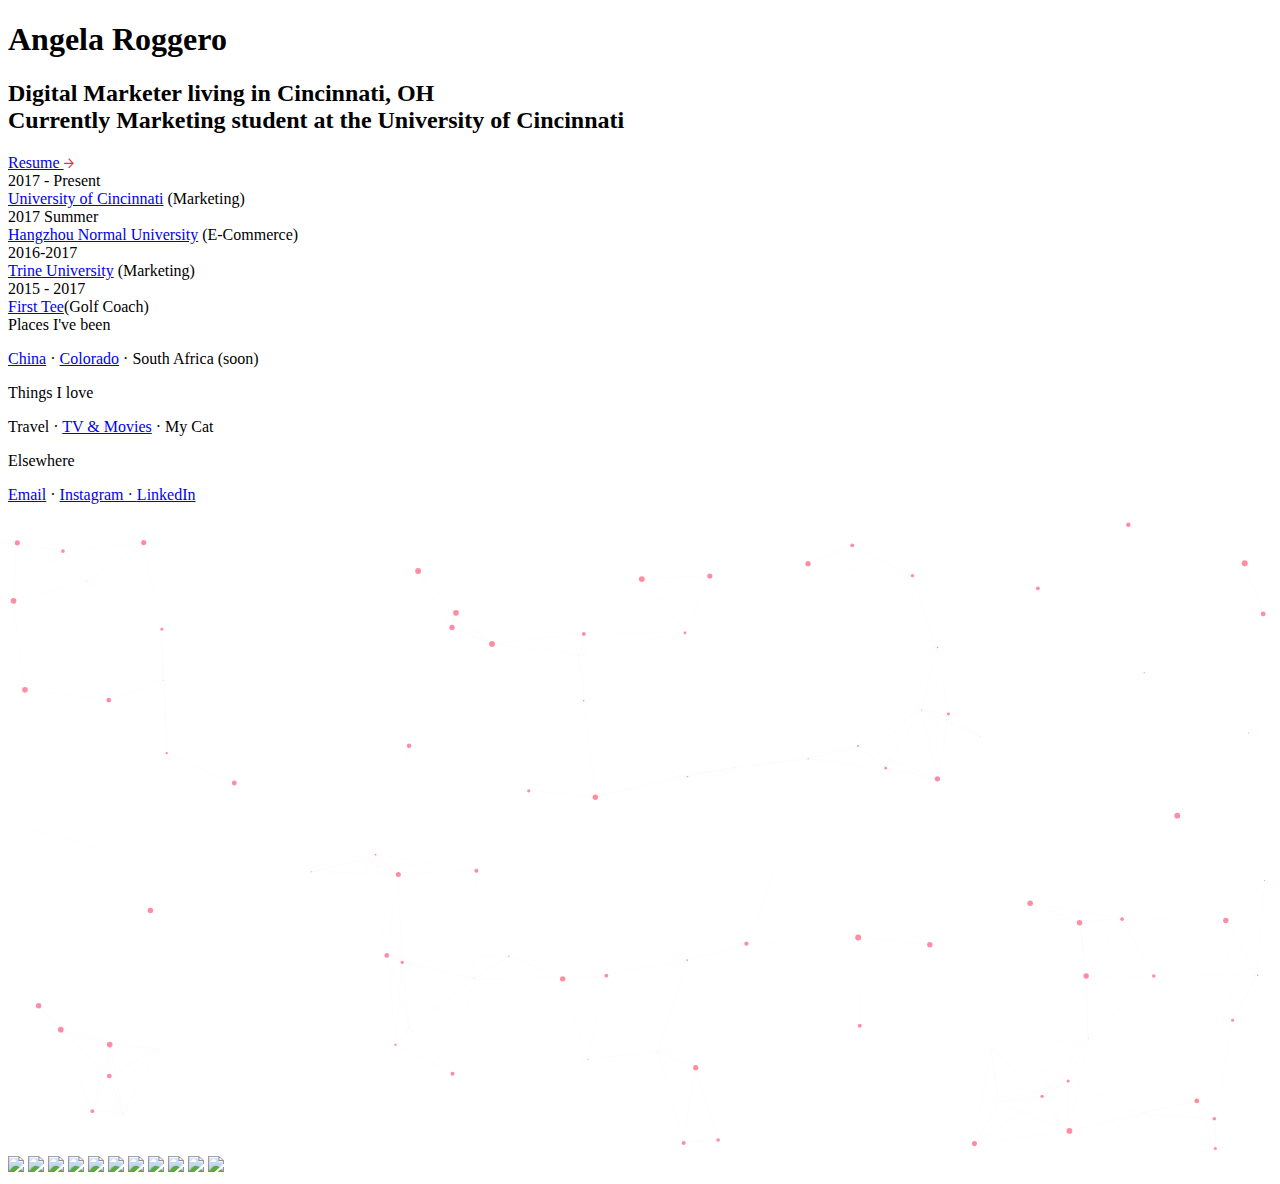
==== index.html @ 3e2d0a6f "Localized particles.js" ====
<!DOCTYPE html>
<html lang="en">

<head>
    <meta charset="utf-8">
    <title>Angela Roggero</title>
    <meta name="description" content="Angela Roggero Portfolio">
    <meta name="author" content="Angela Roggero">
    <meta name="viewport" content="width=device-width, initial-scale=1">
    <link rel="stylesheet" href="assets/css/main.css">
    <link href="https://fonts.googleapis.com/css?family=Karla" rel="stylesheet">
    <script src="assets/js/jquery-3.2.1.min.js"></script>
    <script src="assets/js/functions.js"></script>
    <!-- Favicon –––––––––––––––––––––––––––––––––––––––––––––––––– -->
    <link rel="icon" type="image/png" href="img/favicon.png">
    <script src="https://code.jquery.com/jquery-2.1.4.min.js"></script>
</head>

<body>
    <div class="wrapper">
        <div id="particles-js">
            <div class="content">


<!-- Header –––––––––––––––––––––––––––––––––––––––––––––––––– -->
                <h1><div class="link_angela"><span class="hover">Angela Roggero</span></div></h1>
                <h2>Digital Marketer living in<span class="hover link_cincinnati"> Cincinnati, OH</span><br>Currently Marketing student at the University of Cincinnati</h2>


<!-- Timeline –––––––––––––––––––––––––––––––––––––––––––––––––– -->
                <div class="experiences">
                    <div class="sectiontitle"> <a class="hover" href="file/roggero-angela-resume.pdf" target="_blank">Resume <span> <svg width="10" height="10" viewBox="0 0 24 24" xmlns="http://www.w3.org/2000/svg"> <path fill="#ff2851" d="M.216 11.359v2.819h18.401L10.24 22.87l2.114 1.918 11.276-11.941L12.314.788l-2.153 1.88 8.339 8.691z" fill-rule="evenodd"></path> </svg> </span> </a> </div>

                    <div class="year">
                        <div class="timestamp">2017 - Present</div>
                        <div class="title"><a class="hover link_uc" href="https://business.uc.edu/academics/departments/marketing.html" target="_blank">University of Cincinnati</a> (Marketing) </div>
                    </div>

                    <div style="clear:both;"></div>
                    <div class="year">
                        <div class="timestamp">2017 Summer</div>
                        <div class="title"><a class="hover link_hnu" href="http://english.hznu.edu.cn/c/2012-09-03/285253.shtml" target="_blank">Hangzhou Normal University</a> (E-Commerce)</div>
                    </div>

                    <div style="clear:both;"></div>
                    <div class="year">
                        <div class="timestamp">2016-2017</div>
                        <div class="title"><a class="hover link_trine" href="https://www.trine.edu/academics/majors-degrees/undergraduate/bs-marketing/index.aspx" target="_blank">Trine University</a> (Marketing)</div>
                    </div>

                    <div style="clear:both;"></div>
                    <div class="year">
                        <div class="timestamp">2015 - 2017</div>
                        <div class="title"><a class="hover link_golf" href="https://www.trine.edu/academics/majors-degrees/undergraduate/bs-marketing/index.aspx" target="_blank">First Tee</a>(Golf Coach)</div>
                    </div>

                    <div style="clear:both;"></div>
                </div>

<!-- Places I've Been –––––––––––––––––––––––––––––––––––––––––––––––––– -->
                <div class="sectiontitle">Places I've been</div>
                <p><a class="hover link_china" href="https://itunes.apple.com/app/qiu-shi-chaomobile/id583334920" target="_blank">China</a> · <a class="hover link_colorado" href="https://youtu.be/Vg82FDtxzfw" target="_blank">Colorado</a> · South Africa (soon)</p>


<!-- Things I Love –––––––––––––––––––––––––––––––––––––––––––––––––– -->
                <div class="sectiontitle">Things I love</div>
                <p><span class="hover link_travel" target="_blank">Travel</span> · <a class="hover link_tv" href="https://www.instagram.com/elanofx/" target="_blank">TV & Movies</a> · <span class="hover link_cat">My Cat</span></p>
                <div class="sectiontitle">Elsewhere</div>
                <p><a href="mailto:roggerat@mail.uc.edu?Subject=Hi%20there" target="_top">Email</a> · <a href="https://www.instagram.com/aroggero_/" target="_blank">Instagram · <a href="https://www.linkedin.com/in/angelaroggero/" target="_blank">LinkedIn</a></p>
            </div>
        </div>
    </div>
    </div>


<!-- Images –––––––––––––––––––––––––––––––––––––––––––––––––– -->


    <img src="img/corn.jpg" class="img img_angela">
    <img src="img/cincinnati.jpg" class="img img_cincinnati">

    <img src="img/uc.jpg" class="img img_uc">
    <img src="img/hnu.jpg" class="img img_hnu">
    <img src="img/trine.JPG" class="img img_trine">
    <img src="img/golf.jpg" class="img img_golf">

    <img src="img/china.jpg" class="img img_china">
    <img src="img/colorado.jpg" class="img img_colorado">

    <img src="img/travel.JPG" class="img img_travel">
  	<img src="img/tv.jpg" class="img img_tv">
    <img src="img/cat.JPG" class="img img_cat">


<!-- JS –––––––––––––––––––––––––––––––––––––––––––––––––– -->
    <script data-cfasync="false" src="assets/js/cdn-cgi/scripts/d07b1474/cloudflare-static/email-decode.min.js"></script>
    <script src="assets/js/particles.min.js"></script>
    <script>
        particlesJS("particles-js", {
            "particles": {
                "number": {
                    "value": 100,
                    "density": {
                        "enable": false,
                        "value_area": 4498.141557303954
                    }
                },
                "color": {
                    "value": "#FF5D7C"
                },
                "shape": {
                    "type": "circle",
                    "stroke": {
                        "width": 0,
                        "color": "#FF7690"
                    },
                    "polygon": {
                        "nb_sides": 6
                    },
                    "image": {
                        "src": "img/github.svg",
                        "width": 100,
                        "height": 100
                    }
                },
                "opacity": {
                    "value": 0.7,
                    "random": false,
                    "anim": {
                        "enable": false,
                        "speed": 1,
                        "opacity_min": 0.1,
                        "sync": false
                    }
                },
                "size": {
                    "value": 3,
                    "random": true,
                    "anim": {
                        "enable": false,
                        "speed": 40,
                        "size_min": 0.1,
                        "sync": false
                    }
                },
                "line_linked": {
                    "enable": true,
                    "distance": 150,
                    "color": "#FFF3F5",
                    "opacity": 0.6,
                    "width": 1
                },
                "move": {
                    "enable": true,
                    "speed": 4,
                    "direction": "none",
                    "random": false,
                    "straight": false,
                    "out_mode": "out",
                    "bounce": false,
                    "attract": {
                        "enable": false,
                        "rotateX": 600,
                        "rotateY": 1200
                    }
                }
            },
            "interactivity": {
                "detect_on": "canvas",
                "events": {
                    "onhover": {
                        "enable": true,
                        "mode": "repulse"
                    },
                    "onclick": {
                        "enable": true,
                        "mode": "push"
                    },
                    "resize": true
                },
                "modes": {
                    "grab": {
                        "distance": 400,
                        "line_linked": {
                            "opacity": 1
                        }
                    },
                    "bubble": {
                        "distance": 400,
                        "size": 40,
                        "duration": 2,
                        "opacity": 8,
                        "speed": 3
                    },
                    "repulse": {
                        "distance": 200,
                        "duration": 0.4
                    },
                    "push": {
                        "particles_nb": 4
                    },
                    "remove": {
                        "particles_nb": 2
                    }
                }
            },
            "retina_detect": true
        });
    </script>
</body>

</html>
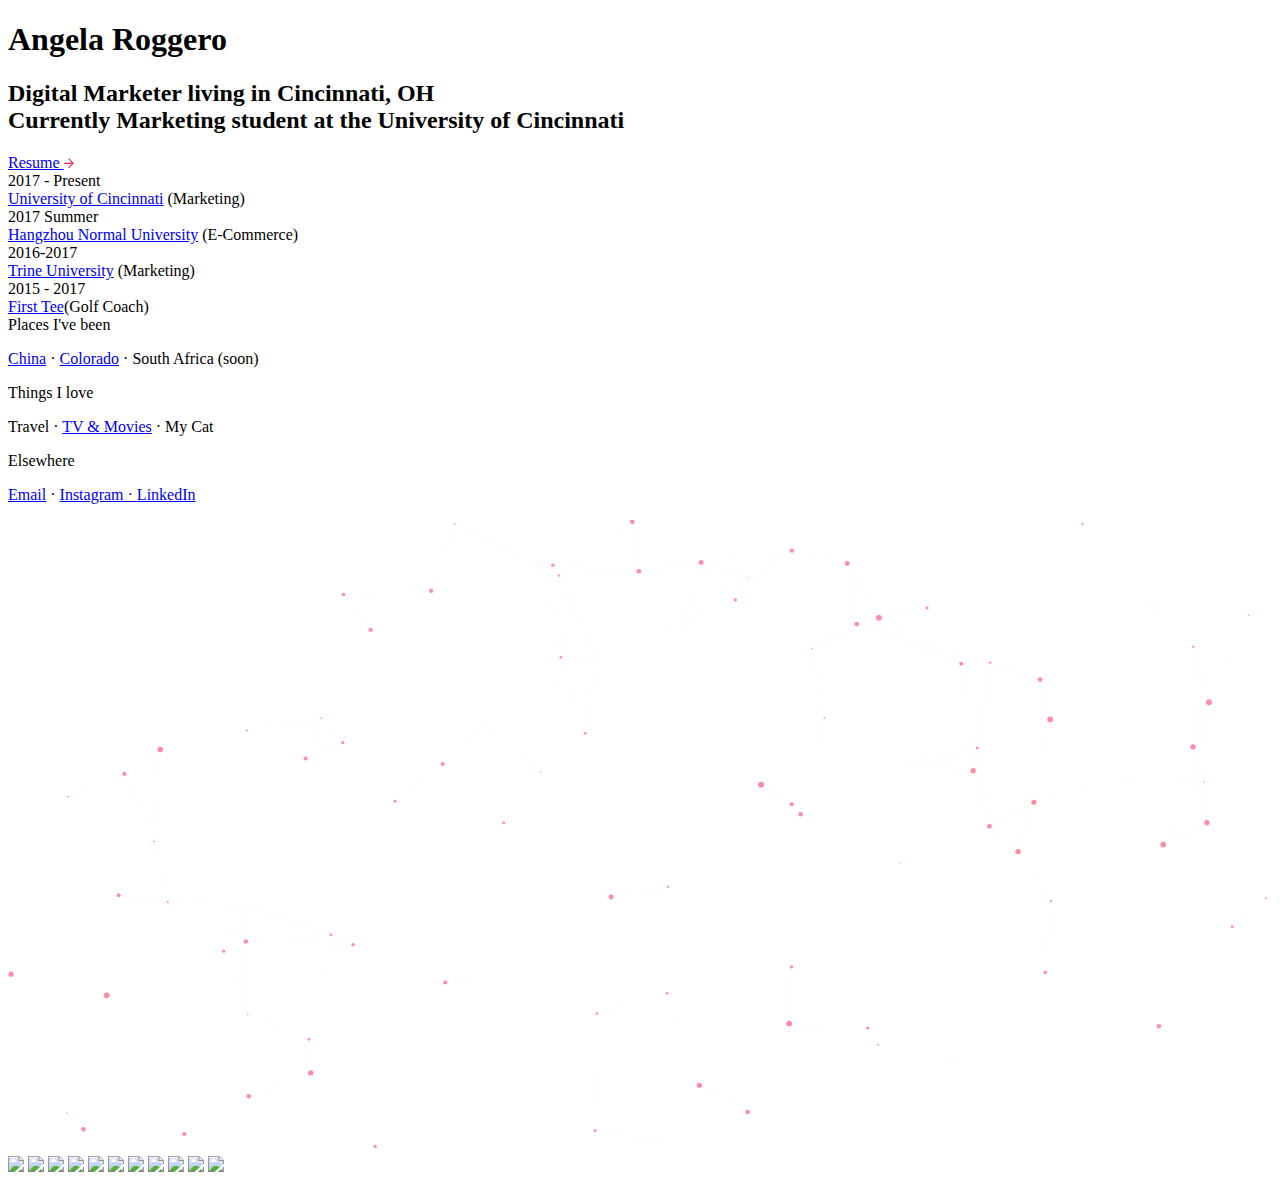
==== commit 8d6f8c42: "Fixed HNU image" ====
--- a/index.html
+++ b/index.html
@@ -80,7 +80,7 @@
     <img src="img/cincinnati.jpg" class="img img_cincinnati">
 
     <img src="img/uc.jpg" class="img img_uc">
-    <img src="img/hnu.jpg" class="img img_hnu">
+    <img src="img/hnu.JPG" class="img img_hnu">
     <img src="img/trine.JPG" class="img img_trine">
     <img src="img/golf.jpg" class="img img_golf">
 
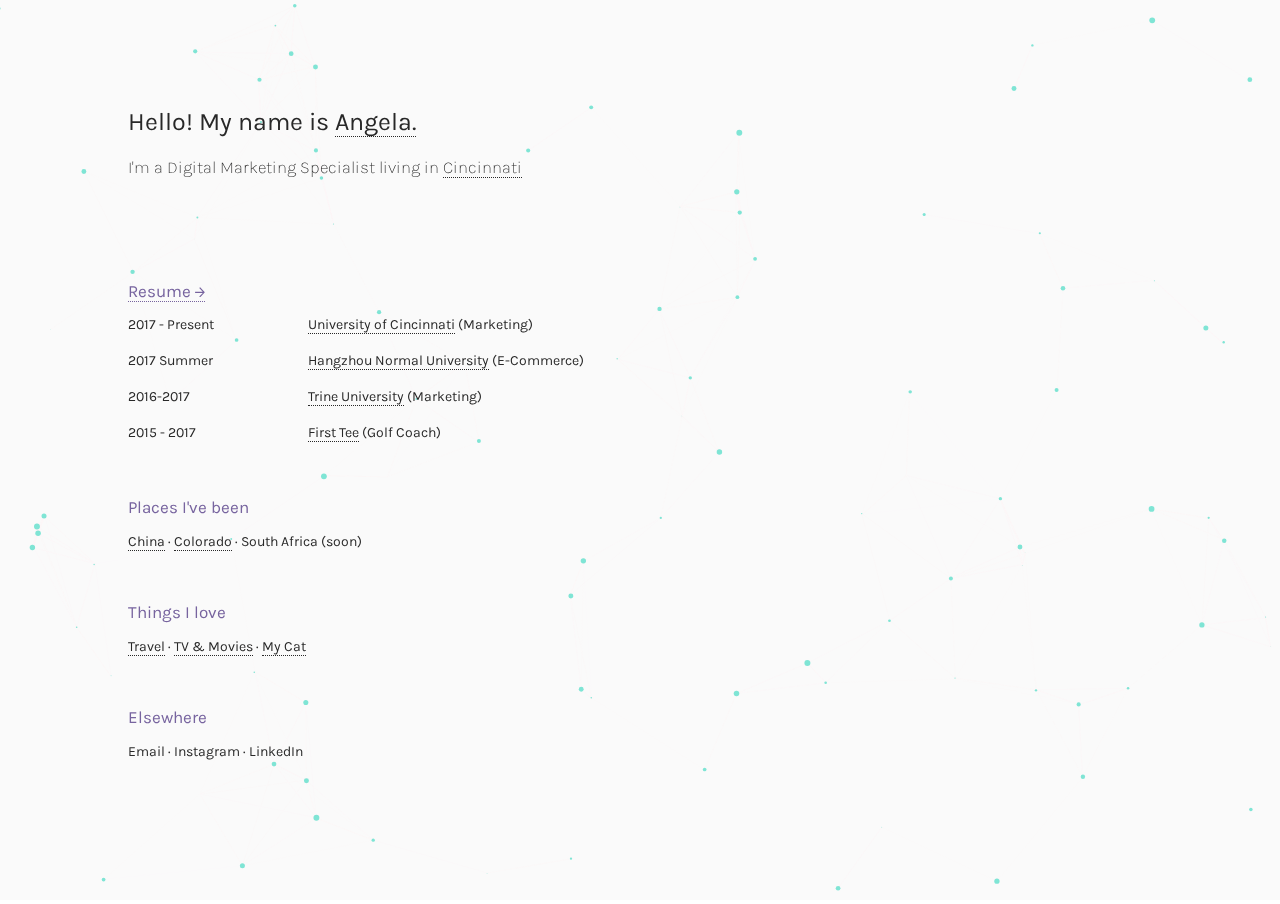
==== commit e155ac3a: "Multiple changes" ====
--- a/index.html
+++ b/index.html
@@ -23,13 +23,13 @@
 
 
 <!-- Header –––––––––––––––––––––––––––––––––––––––––––––––––– -->
-                <h1><div class="link_angela"><span class="hover">Angela Roggero</span></div></h1>
-                <h2>Digital Marketer living in<span class="hover link_cincinnati"> Cincinnati, OH</span><br>Currently Marketing student at the University of Cincinnati</h2>
+                <h1>Hello! My name is <span class="hover link_angela">Angela.</span></h1>
+                <h2>I'm a Digital Marketing Specialist living in <span class="hover link_cincinnati">Cincinnati</span></h2>
 
 
 <!-- Timeline –––––––––––––––––––––––––––––––––––––––––––––––––– -->
                 <div class="experiences">
-                    <div class="sectiontitle"> <a class="hover" href="file/roggero-angela-resume.pdf" target="_blank">Resume <span> <svg width="10" height="10" viewBox="0 0 24 24" xmlns="http://www.w3.org/2000/svg"> <path fill="#ff2851" d="M.216 11.359v2.819h18.401L10.24 22.87l2.114 1.918 11.276-11.941L12.314.788l-2.153 1.88 8.339 8.691z" fill-rule="evenodd"></path> </svg> </span> </a> </div>
+                    <div class="sectiontitle"> <a class="hover" href="file/roggero-angela-resume.pdf" target="_blank">Resume <span> <svg width="10" height="10" viewBox="0 0 24 24" xmlns="http://www.w3.org/2000/svg"> <path fill="#77649F" d="M.216 11.359v2.819h18.401L10.24 22.87l2.114 1.918 11.276-11.941L12.314.788l-2.153 1.88 8.339 8.691z" fill-rule="evenodd"></path> </svg> </span> </a> </div>
 
                     <div class="year">
                         <div class="timestamp">2017 - Present</div>
@@ -51,7 +51,7 @@
                     <div style="clear:both;"></div>
                     <div class="year">
                         <div class="timestamp">2015 - 2017</div>
-                        <div class="title"><a class="hover link_golf" href="https://www.trine.edu/academics/majors-degrees/undergraduate/bs-marketing/index.aspx" target="_blank">First Tee</a>(Golf Coach)</div>
+                        <div class="title"><a class="hover link_golf" href="https://thefirsttee.org/about/" target="_blank">First Tee</a> (Golf Coach)</div>
                     </div>
 
                     <div style="clear:both;"></div>
@@ -59,12 +59,12 @@
 
 <!-- Places I've Been –––––––––––––––––––––––––––––––––––––––––––––––––– -->
                 <div class="sectiontitle">Places I've been</div>
-                <p><a class="hover link_china" href="https://itunes.apple.com/app/qiu-shi-chaomobile/id583334920" target="_blank">China</a> · <a class="hover link_colorado" href="https://youtu.be/Vg82FDtxzfw" target="_blank">Colorado</a> · South Africa (soon)</p>
+                <p><a class="hover link_china" href="" target="_blank">China</a> · <a class="hover link_colorado" href="" target="_blank">Colorado</a> · South Africa (soon)</p>
 
 
 <!-- Things I Love –––––––––––––––––––––––––––––––––––––––––––––––––– -->
                 <div class="sectiontitle">Things I love</div>
-                <p><span class="hover link_travel" target="_blank">Travel</span> · <a class="hover link_tv" href="https://www.instagram.com/elanofx/" target="_blank">TV & Movies</a> · <span class="hover link_cat">My Cat</span></p>
+                <p><span class="hover link_travel" target="_blank">Travel</span> · <a class="hover link_tv" href="" target="_blank">TV & Movies</a> · <span class="hover link_cat">My Cat</span></p>
                 <div class="sectiontitle">Elsewhere</div>
                 <p><a href="mailto:roggerat@mail.uc.edu?Subject=Hi%20there" target="_top">Email</a> · <a href="https://www.instagram.com/aroggero_/" target="_blank">Instagram · <a href="https://www.linkedin.com/in/angelaroggero/" target="_blank">LinkedIn</a></p>
             </div>
@@ -106,13 +106,13 @@
                     }
                 },
                 "color": {
-                    "value": "#FF5D7C"
+                    "value": "#4adcc4"
                 },
                 "shape": {
                     "type": "circle",
                     "stroke": {
                         "width": 0,
-                        "color": "#FF7690"
+                        "color": "#9edfd6"
                     },
                     "polygon": {
                         "nb_sides": 6
--- a/assets/css/main.css
+++ b/assets/css/main.css
@@ -0,0 +1,175 @@
+::selection {
+    background: #282828;
+    color: #fff
+}
+
+::-moz-selection {
+    background: #282828;
+    color: #fff
+}
+
+body {
+    font-family: 'Karla', sans-serif;
+    text-rendering: optimizeLegibility;
+    -webkit-font-smoothing: antialiased;
+    margin: 0;
+    color: #282828
+}
+
+a {
+    text-decoration: none;
+    color: inherit
+}
+
+.hover {
+    text-decoration: none;
+    text-decoration-color: inherit;
+    border-color: inherit;
+    border-style: dotted;
+    border-width: 0 0 1px;
+    transition: border-color .2s ease-in-out;
+    -moz-transition: border-color .2s ease-in-out;
+    -webkit-transition: border-color .2s ease-in-out
+}
+
+a:hover,
+.hover:hover {
+    border-color: #77649F;
+    border-style: solid;
+    border-width: 0 0 3px
+}
+
+.content {
+    left: 10%;
+    top: 10%;
+    right: 10%;
+    position: absolute
+}
+
+h1 {
+
+    font-weight: 400;
+    font-size: 25px;
+    line-height: 1.4;
+    margin-top: 14px;
+    max-width: 600px;
+    width: 80%
+}
+
+h2 {
+    font-size: 17px;
+    font-weight: 100;
+    line-height: 1.4;
+    margin-top: 8px;
+    max-width: 600px;
+    width: 80%
+}
+
+p {
+    line-height: 1.5;
+    font-size: 14px;
+    font-weight: 400;
+    max-width: 600px
+}
+
+.name {
+  color: #77649F !important;
+}
+
+.experiences {
+    margin-top: 100px;
+    line-height: 1.4;
+    font-size: 14px;
+    font-weight: 400
+}
+
+.year {
+    margin-top: 8px;
+    line-height: 28px
+}
+
+.timestamp {
+    width: 180px;
+    float: left
+}
+
+.title {
+    float: left
+}
+
+.sectiontitle {
+    font-size: 17px;
+    font-weight: 400;
+    margin-top: 50px;
+    color: #77649F
+}
+
+li {
+    list-style-type: circle;
+    font-size: 14px;
+    font-weight: 400;
+    float: left;
+    left: 0;
+    margin-left: 13px;
+    margin-top: 64px;
+    margin-top: 1em
+}
+
+li:first-child {
+    list-style-type: none
+}
+
+.img {
+    display: none;
+    width: 700px;
+
+    left: 50%;
+    opacity: .9;
+    position: fixed;
+    top: 15%
+}
+
+#wrapper {
+    width: 100%;
+    height: 100%;
+    left: 0;
+    top: 0;
+    z-index: 0;
+    position: fixed
+}
+
+#particles-js {
+    position: absolute;
+    z-index: 0;
+    width: 100%;
+    height: 100%;
+    background-color: #fafafa;
+    background-image: url();
+    background-repeat: no-repeat;
+    background-size: cover;
+    background-position: 50% 50%
+}
+
+@media only screen and (max-width: 1050px) {
+    .img {
+        opacity: .5
+    }
+}
+
+@media only screen and (max-height: 702px) {
+    .experiences {
+        margin-top: 140px;
+        font-size: 14px;
+        font-weight: 400;
+        position: relative
+    }
+}
+
+@media only screen and (max-width: 542px) {
+    .timestamp {
+        width: 100%;
+        font-style: italic;
+        font-weight: 800;
+        float: left
+    }
+}
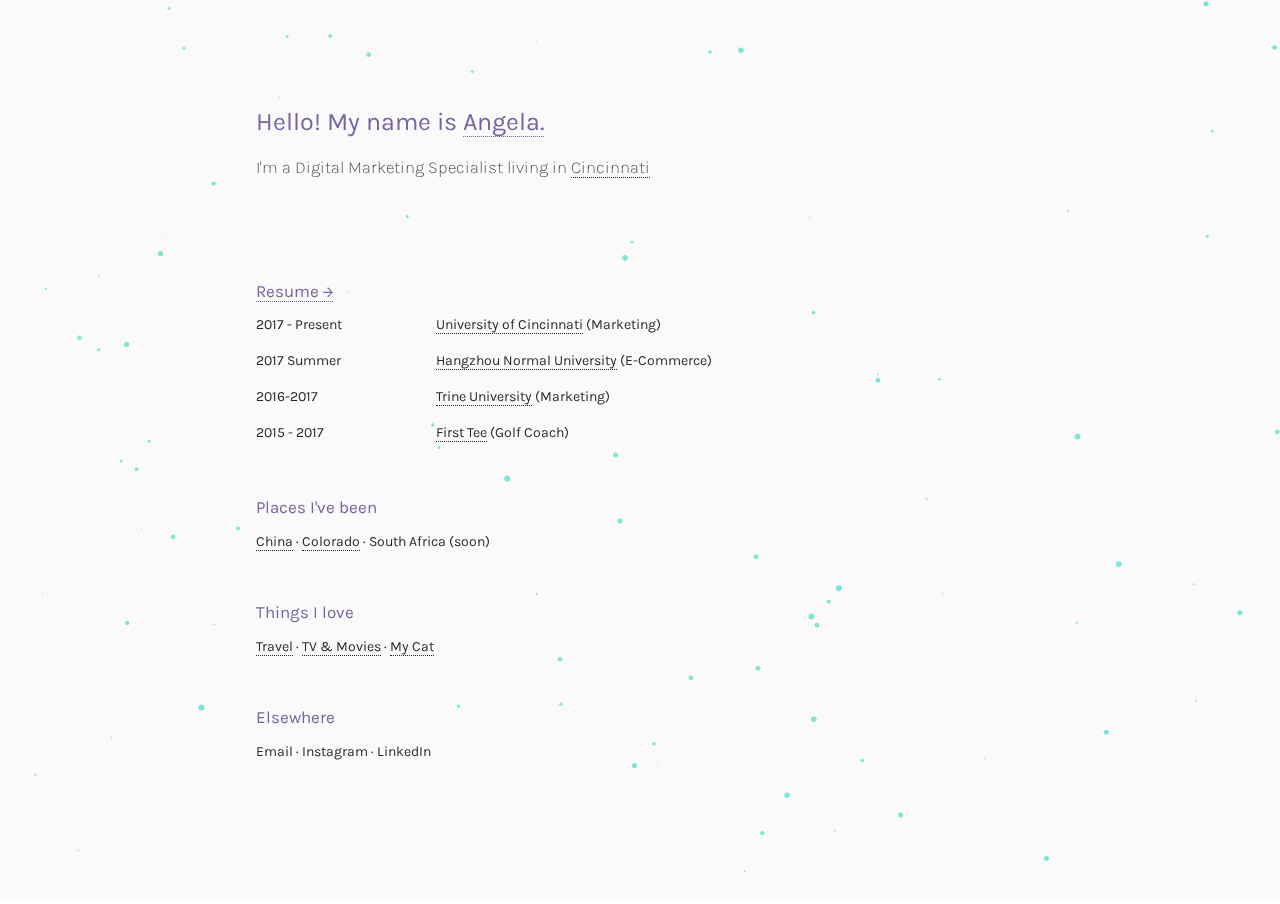
==== commit 76523379: "index.html" ====
--- a/index.html
+++ b/index.html
@@ -13,7 +13,7 @@
     <script src="assets/js/functions.js"></script>
     <!-- Favicon –––––––––––––––––––––––––––––––––––––––––––––––––– -->
     <link rel="icon" type="image/png" href="img/favicon.png">
-    <script src="https://code.jquery.com/jquery-2.1.4.min.js"></script>
+
 </head>
 
 <body>
@@ -23,7 +23,7 @@
 
 
 <!-- Header –––––––––––––––––––––––––––––––––––––––––––––––––– -->
-                <h1>Hello! My name is <span class="hover link_angela">Angela.</span></h1>
+                <h1 class="name" >Hello! My name is <span class="name hover link_angela">Angela.</span></h1>
                 <h2>I'm a Digital Marketing Specialist living in <span class="hover link_cincinnati">Cincinnati</span></h2>
 
 
@@ -76,20 +76,20 @@
 <!-- Images –––––––––––––––––––––––––––––––––––––––––––––––––– -->
 
 
-    <img src="img/corn.jpg" class="img img_angela">
-    <img src="img/cincinnati.jpg" class="img img_cincinnati">
-
-    <img src="img/uc.jpg" class="img img_uc">
-    <img src="img/hnu.JPG" class="img img_hnu">
-    <img src="img/trine.JPG" class="img img_trine">
-    <img src="img/golf.jpg" class="img img_golf">
-
-    <img src="img/china.jpg" class="img img_china">
-    <img src="img/colorado.jpg" class="img img_colorado">
-
-    <img src="img/travel.JPG" class="img img_travel">
-  	<img src="img/tv.jpg" class="img img_tv">
-    <img src="img/cat.JPG" class="img img_cat">
+    <img src="img/corn-1.jpg" class="img img_angela">
+    <img src="img/cincinnati-1.jpg" class="img img_cincinnati">
+
+    <img src="img/uc-1.jpg" class="img img_uc">
+    <img src="img/hnu-1.jpg" class="img img_hnu">
+    <img src="img/trine-1.jpg" class="img img_trine">
+    <img src="img/golf-1.jpg" class="img img_golf">
+
+    <img src="img/china-1.jpg" class="img img_china">
+    <img src="img/colorado-1.jpg" class="img img_colorado">
+
+    <img src="img/travel-1.jpg" class="img img_travel">
+  	<img src="img/tv-1.jpg" class="img img_tv">
+    <img src="img/cat-1.jpg" class="img img_cat">
 
 
 <!-- JS –––––––––––––––––––––––––––––––––––––––––––––––––– -->
--- a/assets/css/main.css
+++ b/assets/css/main.css
@@ -40,7 +40,7 @@
 }
 
 .content {
-    left: 10%;
+    left: 20%;
     top: 10%;
     right: 10%;
     position: absolute
@@ -121,13 +121,14 @@
 
 .img {
     display: none;
-    width: 700px;
+    height: 100%;
+    weight: auto;
+    left: 55%;
+    opacity: .9;
+    position: absolute;
 
-    left: 50%;
-    opacity: .9;
-    position: fixed;
-    top: 15%
 }
+
 
 #wrapper {
     width: 100%;
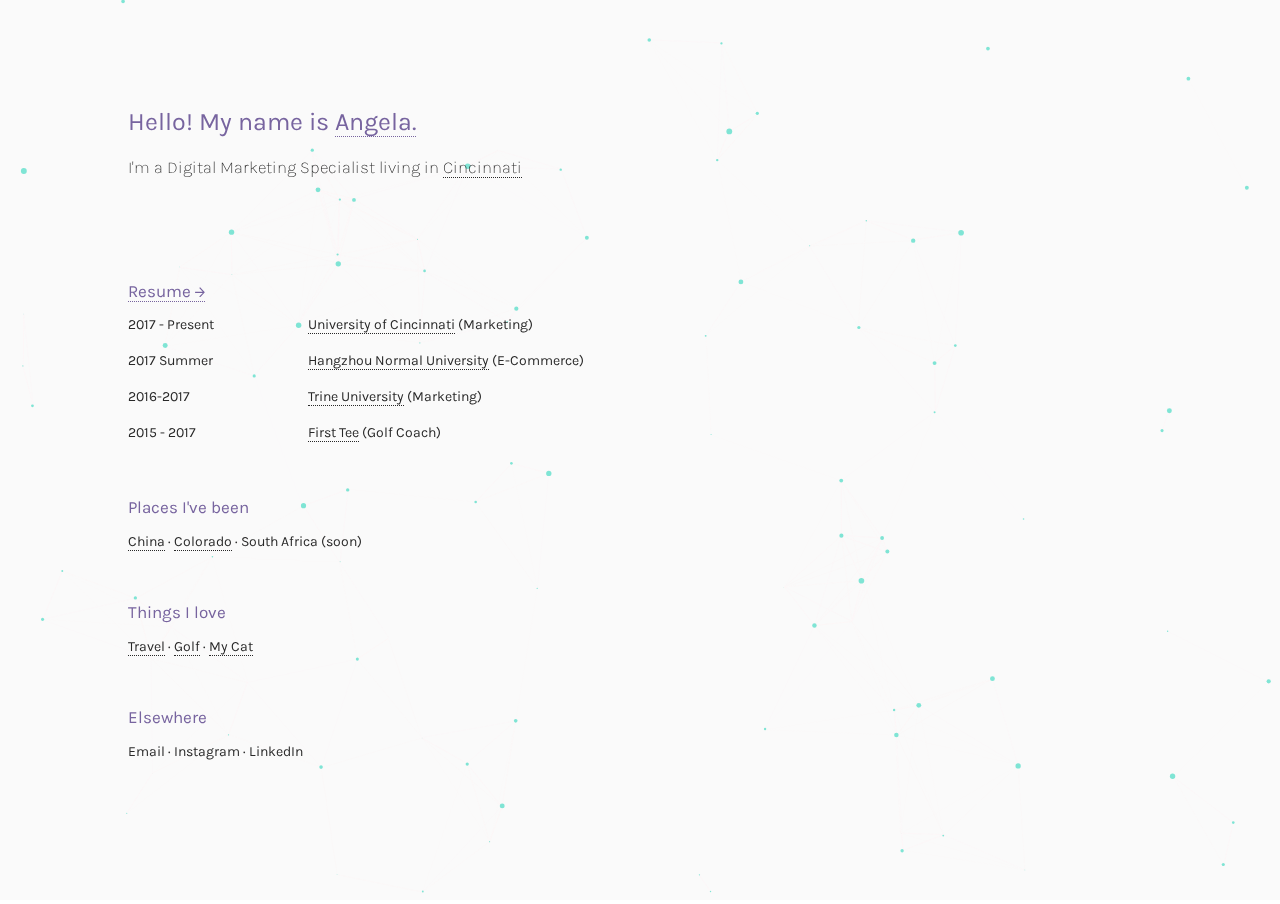
==== commit eae2594d: "YOUOUO" ====
--- a/index.html
+++ b/index.html
@@ -8,7 +8,11 @@
     <meta name="author" content="Angela Roggero">
     <meta name="viewport" content="width=device-width, initial-scale=1">
     <link rel="stylesheet" href="assets/css/main.css">
+
     <link href="https://fonts.googleapis.com/css?family=Karla" rel="stylesheet">
+    <script src="https://code.jquery.com/jquery-3.2.1.slim.min.js" integrity="sha384-KJ3o2DKtIkvYIK3UENzmM7KCkRr/rE9/Qpg6aAZGJwFDMVNA/GpGFF93hXpG5KkN" crossorigin="anonymous"></script>
+<script src="https://cdnjs.cloudflare.com/ajax/libs/popper.js/1.12.9/umd/popper.min.js" integrity="sha384-ApNbgh9B+Y1QKtv3Rn7W3mgPxhU9K/ScQsAP7hUibX39j7fakFPskvXusvfa0b4Q" crossorigin="anonymous"></script>
+
     <script src="assets/js/jquery-3.2.1.min.js"></script>
     <script src="assets/js/functions.js"></script>
     <!-- Favicon –––––––––––––––––––––––––––––––––––––––––––––––––– -->
@@ -51,7 +55,7 @@
                     <div style="clear:both;"></div>
                     <div class="year">
                         <div class="timestamp">2015 - 2017</div>
-                        <div class="title"><a class="hover link_golf" href="https://thefirsttee.org/about/" target="_blank">First Tee</a> (Golf Coach)</div>
+                        <div class="title"><a class="hover link_first-tee" href="https://thefirsttee.org/about/" target="_blank">First Tee</a> (Golf Coach)</div>
                     </div>
 
                     <div style="clear:both;"></div>
@@ -64,7 +68,7 @@
 
 <!-- Things I Love –––––––––––––––––––––––––––––––––––––––––––––––––– -->
                 <div class="sectiontitle">Things I love</div>
-                <p><span class="hover link_travel" target="_blank">Travel</span> · <a class="hover link_tv" href="" target="_blank">TV & Movies</a> · <span class="hover link_cat">My Cat</span></p>
+                <p><span class="hover link_travel" target="_blank">Travel</span> · <a class="hover link_golf" href="" target="_blank">Golf</a> · <span class="hover link_cat">My Cat</span></p>
                 <div class="sectiontitle">Elsewhere</div>
                 <p><a href="mailto:roggerat@mail.uc.edu?Subject=Hi%20there" target="_top">Email</a> · <a href="https://www.instagram.com/aroggero_/" target="_blank">Instagram · <a href="https://www.linkedin.com/in/angelaroggero/" target="_blank">LinkedIn</a></p>
             </div>
@@ -76,19 +80,19 @@
 <!-- Images –––––––––––––––––––––––––––––––––––––––––––––––––– -->
 
 
-    <img src="img/corn-1.jpg" class="img img_angela">
-    <img src="img/cincinnati-1.jpg" class="img img_cincinnati">
-
-    <img src="img/uc-1.jpg" class="img img_uc">
-    <img src="img/hnu-1.jpg" class="img img_hnu">
+    <img src="img/angela.jpg" class="img img_angela">
+    <img src="img/cincinnati.JPG" class="img img_cincinnati">
+
+    <img src="img/uc.jpg" class="img img_uc">
+    <img src="img/hnu.jpg" class="img img_hnu">
     <img src="img/trine-1.jpg" class="img img_trine">
-    <img src="img/golf-1.jpg" class="img img_golf">
-
-    <img src="img/china-1.jpg" class="img img_china">
+    <img src="img/first-tee.JPG" class="img img_first-tee">
+
+    <img src="img/china.jpg" class="img img_china">
     <img src="img/colorado-1.jpg" class="img img_colorado">
 
     <img src="img/travel-1.jpg" class="img img_travel">
-  	<img src="img/tv-1.jpg" class="img img_tv">
+  	<img src="img/golf.jpg" class="img img_golf">
     <img src="img/cat-1.jpg" class="img img_cat">
 
 
--- a/assets/css/main.css
+++ b/assets/css/main.css
@@ -32,6 +32,44 @@
     -webkit-transition: border-color .2s ease-in-out
 }
 
+.wrapperz,
+.wrapper-wide {
+    padding: 0 16px;
+    margin: 0 auto
+}
+
+@media only screen and (min-width: 500px) {
+    .wrapperz,
+    .wrapper-wide {
+        padding: 0 1.6rem
+    }
+}
+
+.wrapperz {
+    max-width: calc(700px + (1.6rem*2))
+}
+
+.wrapper-wide {
+    max-width: calc(1100px + (1.6rem*2))
+}
+
+.hero {
+  margin:auto !important;
+}
+
+.neyer {
+    display: block;
+    margin-left: auto;
+    margin-right: auto;
+}
+
+.yoga {
+    display: block;
+    margin-left: auto;
+    margin-right: auto
+}
+
+
 a:hover,
 .hover:hover {
     border-color: #77649F;
@@ -40,7 +78,7 @@
 }
 
 .content {
-    left: 20%;
+    left: 10%;
     top: 10%;
     right: 10%;
     position: absolute
@@ -141,13 +179,13 @@
 
 #particles-js {
     position: absolute;
-    z-index: 0;
+    z-index: -1;
     width: 100%;
     height: 100%;
     background-color: #fafafa;
     background-image: url();
-    background-repeat: no-repeat;
-    background-size: cover;
+
+
     background-position: 50% 50%
 }
 
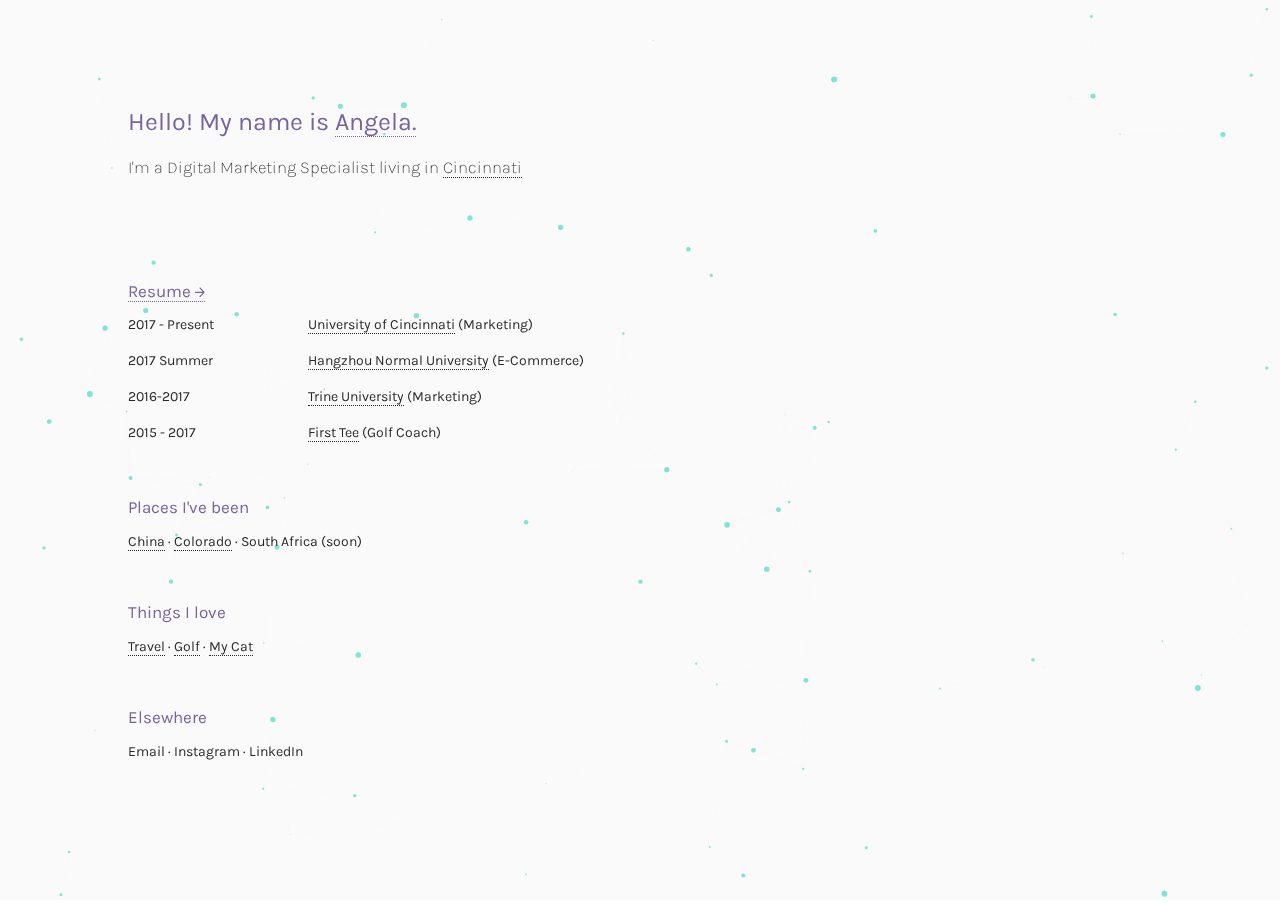
==== commit 2c8e1386: "fds" ====
--- a/index.html
+++ b/index.html
@@ -81,10 +81,10 @@
 
 
     <img src="img/angela.jpg" class="img img_angela">
-    <img src="img/cincinnati.JPG" class="img img_cincinnati">
+    <img src="http://roggero.me/img/cincinnati-1.JPG" class="img img_cincinnati">
 
     <img src="img/uc.jpg" class="img img_uc">
-    <img src="img/hnu.jpg" class="img img_hnu">
+    <img src="http://roggero.me/img/hnu.jpg" class="img img_hnu">
     <img src="img/trine-1.jpg" class="img img_trine">
     <img src="img/first-tee.JPG" class="img img_first-tee">
 
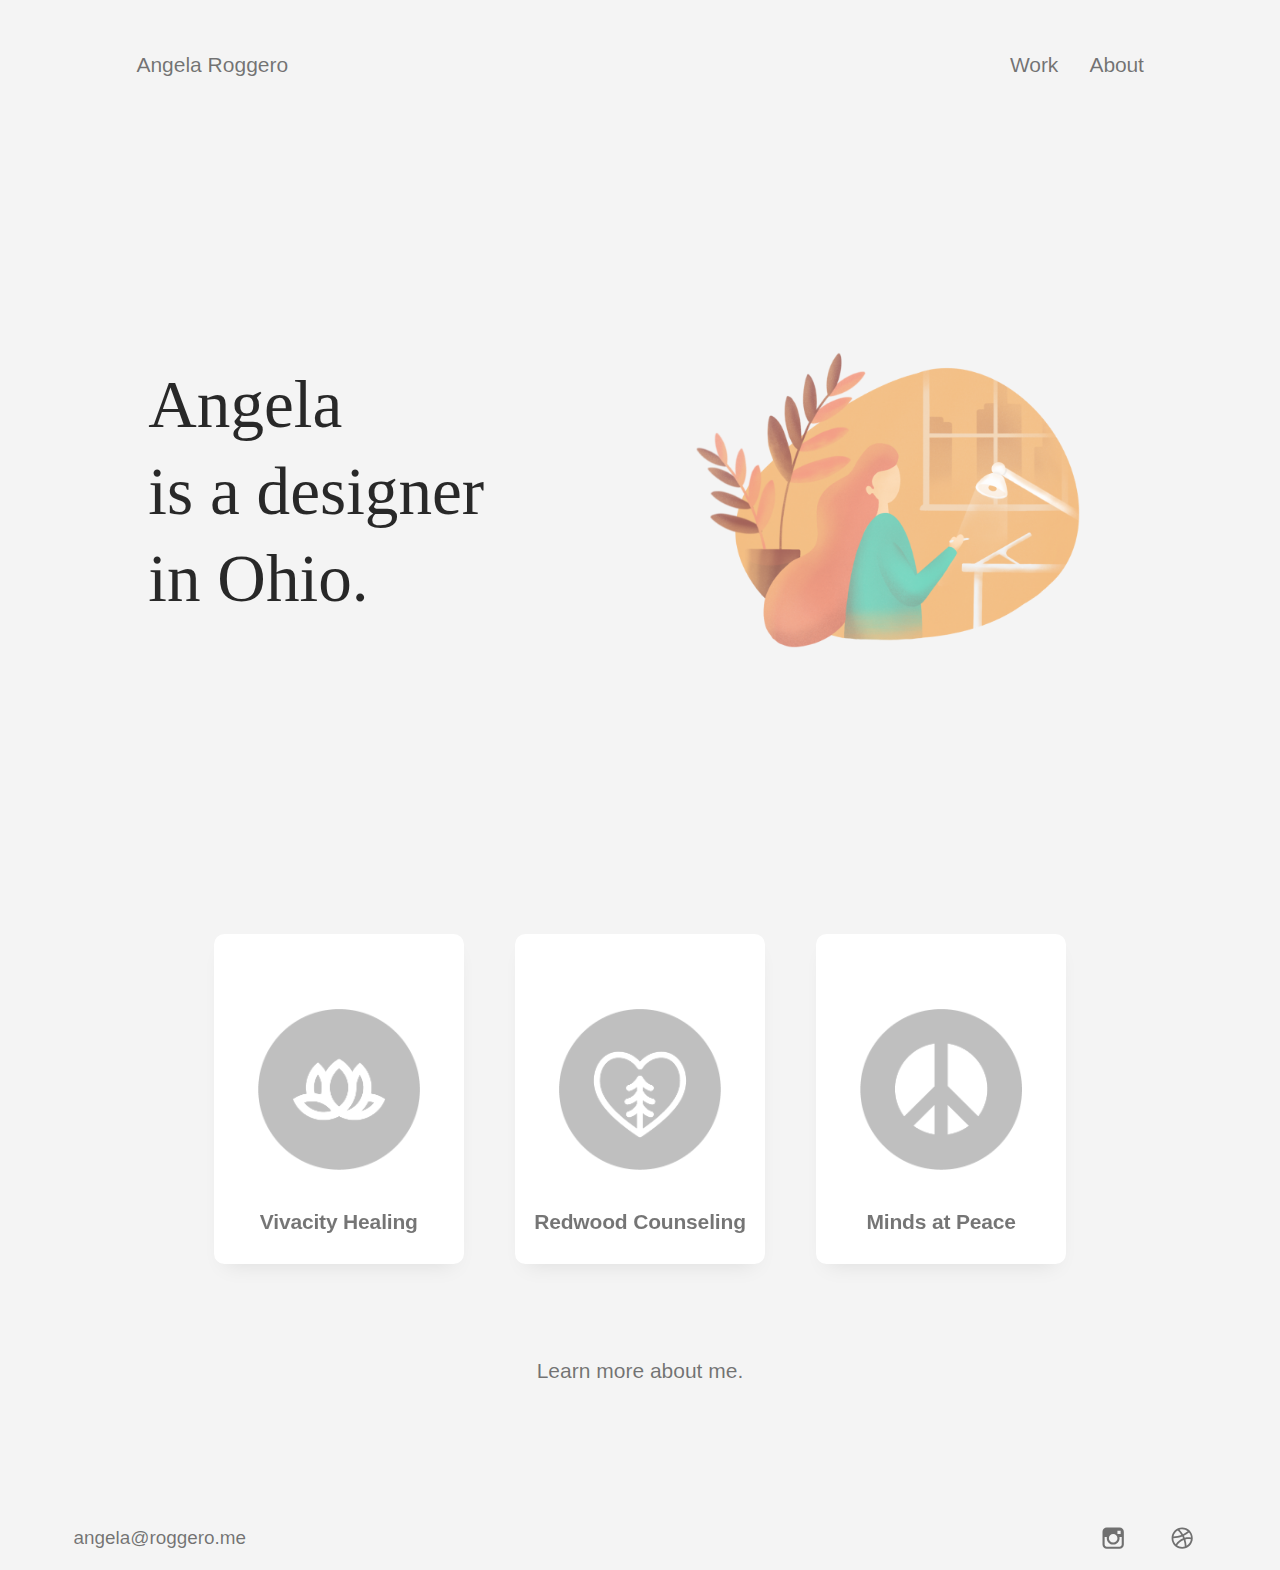
==== commit 1bd093f7: "publish_v1" ====
--- a/index.html
+++ b/index.html
@@ -1,216 +1,12 @@
-<!DOCTYPE html>
-<html lang="en">
-
-<head>
-    <meta charset="utf-8">
-    <title>Angela Roggero</title>
-    <meta name="description" content="Angela Roggero Portfolio">
-    <meta name="author" content="Angela Roggero">
-    <meta name="viewport" content="width=device-width, initial-scale=1">
-    <link rel="stylesheet" href="assets/css/main.css">
-
-    <link href="https://fonts.googleapis.com/css?family=Karla" rel="stylesheet">
-    <script src="https://code.jquery.com/jquery-3.2.1.slim.min.js" integrity="sha384-KJ3o2DKtIkvYIK3UENzmM7KCkRr/rE9/Qpg6aAZGJwFDMVNA/GpGFF93hXpG5KkN" crossorigin="anonymous"></script>
-<script src="https://cdnjs.cloudflare.com/ajax/libs/popper.js/1.12.9/umd/popper.min.js" integrity="sha384-ApNbgh9B+Y1QKtv3Rn7W3mgPxhU9K/ScQsAP7hUibX39j7fakFPskvXusvfa0b4Q" crossorigin="anonymous"></script>
-
-    <script src="assets/js/jquery-3.2.1.min.js"></script>
-    <script src="assets/js/functions.js"></script>
-    <!-- Favicon –––––––––––––––––––––––––––––––––––––––––––––––––– -->
-    <link rel="icon" type="image/png" href="img/favicon.png">
-
-</head>
-
-<body>
-    <div class="wrapper">
-        <div id="particles-js">
-            <div class="content">
-
-
-<!-- Header –––––––––––––––––––––––––––––––––––––––––––––––––– -->
-                <h1 class="name" >Hello! My name is <span class="name hover link_angela">Angela.</span></h1>
-                <h2>I'm a Digital Marketing Specialist living in <span class="hover link_cincinnati">Cincinnati</span></h2>
-
-
-<!-- Timeline –––––––––––––––––––––––––––––––––––––––––––––––––– -->
-                <div class="experiences">
-                    <div class="sectiontitle"> <a class="hover" href="file/roggero-angela-resume.pdf" target="_blank">Resume <span> <svg width="10" height="10" viewBox="0 0 24 24" xmlns="http://www.w3.org/2000/svg"> <path fill="#77649F" d="M.216 11.359v2.819h18.401L10.24 22.87l2.114 1.918 11.276-11.941L12.314.788l-2.153 1.88 8.339 8.691z" fill-rule="evenodd"></path> </svg> </span> </a> </div>
-
-                    <div class="year">
-                        <div class="timestamp">2017 - Present</div>
-                        <div class="title"><a class="hover link_uc" href="https://business.uc.edu/academics/departments/marketing.html" target="_blank">University of Cincinnati</a> (Marketing) </div>
-                    </div>
-
-                    <div style="clear:both;"></div>
-                    <div class="year">
-                        <div class="timestamp">2017 Summer</div>
-                        <div class="title"><a class="hover link_hnu" href="http://english.hznu.edu.cn/c/2012-09-03/285253.shtml" target="_blank">Hangzhou Normal University</a> (E-Commerce)</div>
-                    </div>
-
-                    <div style="clear:both;"></div>
-                    <div class="year">
-                        <div class="timestamp">2016-2017</div>
-                        <div class="title"><a class="hover link_trine" href="https://www.trine.edu/academics/majors-degrees/undergraduate/bs-marketing/index.aspx" target="_blank">Trine University</a> (Marketing)</div>
-                    </div>
-
-                    <div style="clear:both;"></div>
-                    <div class="year">
-                        <div class="timestamp">2015 - 2017</div>
-                        <div class="title"><a class="hover link_first-tee" href="https://thefirsttee.org/about/" target="_blank">First Tee</a> (Golf Coach)</div>
-                    </div>
-
-                    <div style="clear:both;"></div>
-                </div>
-
-<!-- Places I've Been –––––––––––––––––––––––––––––––––––––––––––––––––– -->
-                <div class="sectiontitle">Places I've been</div>
-                <p><a class="hover link_china" href="" target="_blank">China</a> · <a class="hover link_colorado" href="" target="_blank">Colorado</a> · South Africa (soon)</p>
-
-
-<!-- Things I Love –––––––––––––––––––––––––––––––––––––––––––––––––– -->
-                <div class="sectiontitle">Things I love</div>
-                <p><span class="hover link_travel" target="_blank">Travel</span> · <a class="hover link_golf" href="" target="_blank">Golf</a> · <span class="hover link_cat">My Cat</span></p>
-                <div class="sectiontitle">Elsewhere</div>
-                <p><a href="mailto:roggerat@mail.uc.edu?Subject=Hi%20there" target="_top">Email</a> · <a href="https://www.instagram.com/aroggero_/" target="_blank">Instagram · <a href="https://www.linkedin.com/in/angelaroggero/" target="_blank">LinkedIn</a></p>
-            </div>
-        </div>
-    </div>
-    </div>
-
-
-<!-- Images –––––––––––––––––––––––––––––––––––––––––––––––––– -->
-
-
-    <img src="img/angela.jpg" class="img img_angela">
-    <img src="http://roggero.me/img/cincinnati-1.JPG" class="img img_cincinnati">
-
-    <img src="img/uc.jpg" class="img img_uc">
-    <img src="http://roggero.me/img/hnu.jpg" class="img img_hnu">
-    <img src="img/trine-1.jpg" class="img img_trine">
-    <img src="img/first-tee.JPG" class="img img_first-tee">
-
-    <img src="img/china.jpg" class="img img_china">
-    <img src="img/colorado-1.jpg" class="img img_colorado">
-
-    <img src="img/travel-1.jpg" class="img img_travel">
-  	<img src="img/golf.jpg" class="img img_golf">
-    <img src="img/cat-1.jpg" class="img img_cat">
-
-
-<!-- JS –––––––––––––––––––––––––––––––––––––––––––––––––– -->
-    <script data-cfasync="false" src="assets/js/cdn-cgi/scripts/d07b1474/cloudflare-static/email-decode.min.js"></script>
-    <script src="assets/js/particles.min.js"></script>
-    <script>
-        particlesJS("particles-js", {
-            "particles": {
-                "number": {
-                    "value": 100,
-                    "density": {
-                        "enable": false,
-                        "value_area": 4498.141557303954
-                    }
-                },
-                "color": {
-                    "value": "#4adcc4"
-                },
-                "shape": {
-                    "type": "circle",
-                    "stroke": {
-                        "width": 0,
-                        "color": "#9edfd6"
-                    },
-                    "polygon": {
-                        "nb_sides": 6
-                    },
-                    "image": {
-                        "src": "img/github.svg",
-                        "width": 100,
-                        "height": 100
-                    }
-                },
-                "opacity": {
-                    "value": 0.7,
-                    "random": false,
-                    "anim": {
-                        "enable": false,
-                        "speed": 1,
-                        "opacity_min": 0.1,
-                        "sync": false
-                    }
-                },
-                "size": {
-                    "value": 3,
-                    "random": true,
-                    "anim": {
-                        "enable": false,
-                        "speed": 40,
-                        "size_min": 0.1,
-                        "sync": false
-                    }
-                },
-                "line_linked": {
-                    "enable": true,
-                    "distance": 150,
-                    "color": "#FFF3F5",
-                    "opacity": 0.6,
-                    "width": 1
-                },
-                "move": {
-                    "enable": true,
-                    "speed": 4,
-                    "direction": "none",
-                    "random": false,
-                    "straight": false,
-                    "out_mode": "out",
-                    "bounce": false,
-                    "attract": {
-                        "enable": false,
-                        "rotateX": 600,
-                        "rotateY": 1200
-                    }
-                }
-            },
-            "interactivity": {
-                "detect_on": "canvas",
-                "events": {
-                    "onhover": {
-                        "enable": true,
-                        "mode": "repulse"
-                    },
-                    "onclick": {
-                        "enable": true,
-                        "mode": "push"
-                    },
-                    "resize": true
-                },
-                "modes": {
-                    "grab": {
-                        "distance": 400,
-                        "line_linked": {
-                            "opacity": 1
-                        }
-                    },
-                    "bubble": {
-                        "distance": 400,
-                        "size": 40,
-                        "duration": 2,
-                        "opacity": 8,
-                        "speed": 3
-                    },
-                    "repulse": {
-                        "distance": 200,
-                        "duration": 0.4
-                    },
-                    "push": {
-                        "particles_nb": 4
-                    },
-                    "remove": {
-                        "particles_nb": 2
-                    }
-                }
-            },
-            "retina_detect": true
-        });
-    </script>
-</body>
-
-</html>
+<head><meta charset="utf-8"/><meta name="viewport" content="width=device-width,initial-scale=1.0"/><title>Home • Angela Roggero</title><meta/><meta property="og:title" content="Home"/><meta property="og:site_name" content="Angela Roggero"/><meta property="og:url" content="index"/><meta property="og:type" content="website"/><meta property="og:image" content=""/><meta name="author" content="Angela Roggero"/><link rel="apple-touch-icon" sizes="180x180" href="/apple-touch-icon.png"/><link rel="icon" type="image/png" sizes="32x32" href="/favicon-32x32.png"/><link rel="icon" type="image/png" sizes="16x16" href="/favicon-16x16.png"/><link rel="manifest" href="/site.webmanifest"/><link rel="mask-icon" href="/safari-pinned-tab.svg" color="#5bbad5"/><meta name="msapplication-TileColor" content="#da532c"/><meta name="theme-color" content="#ffffff"/><link rel="stylesheet" type="text/css" href="css/main.css"/></head><body class="page-home"><div class="header wrapper"><a class="logo" href="/index.html">Angela Roggero</a><nav class="nav" role="navigation"><ul class="menu"><li><a href="/vivacity.html">Work</a></li><li><a href="/about.html">About</a></li></ul></nav></div><main class="main transition-fade" role="main" id="swup"><div class="wrapper home-hero fadeOuthome"><h1 class="home-heading"><span class="lines two-lines"><span class="line"><span class="letter letter-1">A</span><span class="letter letter-2">n</span><span class="letter letter-3">g</span><span class="letter letter-4">e</span><span class="letter letter-5">l</span><span class="letter letter-6">a</span><span class="letter letter-7">&nbsp;</span><span class="letter letter-8">i</span><span class="letter letter-9">s</span><span class="letter letter-10">&nbsp;</span><span class="letter letter-11">a</span></span><span class="line"><span class="letter letter-12">d</span><span class="letter letter-13">e</span><span class="letter letter-14">s</span><span class="letter letter-15">i</span><span class="letter letter-16">g</span><span class="letter letter-17">n</span><span class="letter letter-18">e</span><span class="letter letter-19">r</span><span class="letter letter-20">&nbsp;</span><span class="letter letter-21">i</span><span class="letter letter-22">n</span><span class="letter letter-23">&nbsp;</span><span class="letter letter-24">O</span><span class="letter letter-25">h</span><span class="letter letter-26">i</span><span class="letter letter-27">o</span><span class="letter letter-28">. </span><span class="letter letter-29"> </span><span class="letter letter-30"> </span><span class="letter letter-31"> </span><span class="letter letter-32"> </span><span class="letter letter-33"> </span><span class="letter letter-34"> </span><span class="letter letter-35"> </span></span></span><span class="lines three-lines"><span class="line"><span class="letter letter-1">A</span><span class="letter letter-2">n</span><span class="letter letter-3">g</span><span class="letter letter-4">e</span><span class="letter letter-5">l</span><span class="letter letter-6">a</span></span><span class="line"><span class="letter letter-8">i</span><span class="letter letter-9">s</span><span class="letter letter-10">&nbsp;</span><span class="letter letter-11">a</span><span class="letter letter-11">&nbsp;</span><span class="letter letter-12">d</span><span class="letter letter-13">e</span><span class="letter letter-14">s</span><span class="letter letter-15">i</span><span class="letter letter-16">g</span><span class="letter letter-17">n</span><span class="letter letter-18">e</span><span class="letter letter-19">r</span></span><span class="line"><span class="letter letter-21">i</span><span class="letter letter-22">n</span><span class="letter letter-23">&nbsp;</span><span class="letter letter-24">O</span><span class="letter letter-25">h</span><span class="letter letter-26">i</span><span class="letter letter-27">o</span><span class="letter letter-28">. </span></span></span></h1><div id="home-skull"><img class="home-img" id="skull" src="img/about/home-hero_md.png"/></div></div><div class="content fadeInhome"><div class="wrapper"><div class="project-wrapper"><a class="project-preview project--1 transition-swipe" data-swup-transition="undefined-project" href="/vivacity.html"><div class="project-banner-container"><img class="project-banner" src="img/projects/project-preview/preview_vivacity.png"/></div><div class="project-preview-content"><span class="project-button"> <p>Vivacity Healing</p></span></div></a><a class="project-preview project--2 transition-swipe" data-swup-transition="undefined-project" href="/redwood.html"><div class="project-banner-container"><img class="project-banner" src="img/projects/project-preview/preview_redwood.png"/></div><div class="project-preview-content"><span class="project-button"> <p>Redwood Counseling</p></span></div></a><a class="project-preview project--3 transition-swipe" data-swup-transition="undefined-project" href="/minds-at-peace.html"><div class="project-banner-container"><img class="project-banner" src="img/projects/project-preview/preview_minds.png"/></div><div class="project-preview-content"><span class="project-button"> <p>Minds at Peace</p></span></div></a></div><a class="contact-me" href="/about.html">Learn more about me.</a><div class="spacer"></div><footer id="footer"><div class="footer-content wrapper"><div class="contact-links"><a href="mailto:angela@roggero.me" itemprop="email" target="_blank">angela@roggero.me</a></div><ul class="social-links"><li class="social-link"><a href="https://instagram.com/aroggero_/" target="_blank"><svg class="svg-icon" viewBox="0 0 20 20"><path fill="none" d="M14.52,2.469H5.482c-1.664,0-3.013,1.349-3.013,3.013v9.038c0,1.662,1.349,3.012,3.013,3.012h9.038c1.662,0,3.012-1.35,3.012-3.012V5.482C17.531,3.818,16.182,2.469,14.52,2.469 M13.012,4.729h2.26v2.259h-2.26V4.729z M10,6.988c1.664,0,3.012,1.349,3.012,3.012c0,1.664-1.348,3.013-3.012,3.013c-1.664,0-3.012-1.349-3.012-3.013C6.988,8.336,8.336,6.988,10,6.988 M16.025,14.52c0,0.831-0.676,1.506-1.506,1.506H5.482c-0.831,0-1.507-0.675-1.507-1.506V9.247h1.583C5.516,9.494,5.482,9.743,5.482,10c0,2.497,2.023,4.52,4.518,4.52c2.494,0,4.52-2.022,4.52-4.52c0-0.257-0.035-0.506-0.076-0.753h1.582V14.52z"></path></svg></a></li><li class="social-link"><a href="https://dribbble.com/aroggero_/" target="_blank"><svg class="svg-icon" viewBox="0 0 20 20" xmlns="http://www.w3.org/2000/svg"><path fill="none" d="M10,2.531c-4.125,0-7.469,3.344-7.469,7.469c0,4.125,3.344,7.469,7.469,7.469c4.125,0,7.469-3.344,7.469-7.469C17.469,5.875,14.125,2.531,10,2.531 M10,3.776c1.48,0,2.84,0.519,3.908,1.384c-1.009,0.811-2.111,1.512-3.298,2.066C9.914,6.072,9.077,5.017,8.14,4.059C8.728,3.876,9.352,3.776,10,3.776 M6.903,4.606c0.962,0.93,1.82,1.969,2.53,3.112C7.707,8.364,5.849,8.734,3.902,8.75C4.264,6.976,5.382,5.481,6.903,4.606 M3.776,10c2.219,0,4.338-0.418,6.29-1.175c0.209,0.404,0.405,0.813,0.579,1.236c-2.147,0.805-3.953,2.294-5.177,4.195C4.421,13.143,3.776,11.648,3.776,10 M10,16.224c-1.337,0-2.572-0.426-3.586-1.143c1.079-1.748,2.709-3.119,4.659-3.853c0.483,1.488,0.755,3.071,0.784,4.714C11.271,16.125,10.646,16.224,10,16.224 M13.075,15.407c-0.072-1.577-0.342-3.103-0.806-4.542c0.673-0.154,1.369-0.243,2.087-0.243c0.621,0,1.22,0.085,1.807,0.203C15.902,12.791,14.728,14.465,13.075,15.407 M14.356,9.378c-0.868,0-1.708,0.116-2.515,0.313c-0.188-0.464-0.396-0.917-0.621-1.359c1.294-0.612,2.492-1.387,3.587-2.284c0.798,0.97,1.302,2.187,1.395,3.517C15.602,9.455,14.99,9.378,14.356,9.378"></path></svg></a></li></ul></div></footer><script src="//ajax.googleapis.com/ajax/libs/jquery/3.3.1/jquery.min.js"></script><script src="js/functions.js"></script><script src="js/swup.js"></script><script src="js/wow.min.js"></script><script>new WOW().init();
+let options = {};
+const swup = new Swup(options);</script><script>function domReady(callback) {
+document.readyState === "interactive" || document.readyState === "complete" ? callback() : document.addEventListener("DOMContentLoaded", callback);
+};
+domReady(function() {
+const domain = window.location.origin
+const swup = new Swup({
+LINK_SELECTOR: `a[href*="${domain}"]:not([data-no-swup]), a[href^="/"]:not([data-no-swup]), a[href^="#"]:not([data-no-swup]), a[xlink\\\:href]`,
+})
+});
+</script></div></div></main></body>--- a/css/main.css
+++ b/css/main.css
@@ -0,0 +1 @@
+@charset "UTF-8";@import "//app/scss/bundle";.project-preview.project--1:after{background:#f95353}.project-preview.project--2:after{background:#5d6e5d}.project-preview.project--3:after{background:#0fafdb}.clearfix:after{clear:both;content:"";display:table}.hide-text{overflow:hidden;padding:0;text-indent:101%;white-space:nowrap}.visually-hidden{border:0;clip:rect(0 0 0 0);height:1px;margin:-1px;overflow:hidden;padding:0;position:absolute;width:1px}html{box-sizing:border-box}body{position:relative}*,:after,:before{box-sizing:inherit}ol,ul{list-style:none}a:-webkit-any-link{text-decoration:none!important}body{background:#f4f4f4}a{color:inherit;text-decoration:none}::selection{background-color:#eee}.transition-fade{transition:.2s ease;opacity:1}.button-container.transition-fade{transition-delay:.3s}html.is-animating .transition-fade{opacity:0}.transition-swipe{transition:.3s;-webkit-transform:translateZ(0);transform:translateZ(0);opacity:1}.transition-swipe.hero-title,img.transition-fade{transition-delay:.1s}.about-container.transition-fade,.transition-swipe.project-description{transition-delay:.2s}.button-container.transition-fade,.content.transition-swipe,.wrapper.transition-swipe{transition-delay:.3s}.is-animating .transition-swipe{opacity:0}.is-animating.to-prev-project .transition-swipe{-webkit-transform:translate3d(-4rem,0,0);transform:translate3d(-4rem,0,0);transition-timing-function:ease-out}.is-leaving.to-prev-project .transition-swipe{-webkit-transform:translate3d(4rem,0,0);transform:translate3d(4rem,0,0);transition-timing-function:ease-in}.is-animating.to-next-project .transition-swipe{-webkit-transform:translate3d(4rem,0,0);transform:translate3d(4rem,0,0);transition-timing-function:ease-out}.is-leaving.to-next-project .transition-swipe{-webkit-transform:translate3d(-4rem,0,0);transform:translate3d(-4rem,0,0);transition-timing-function:ease-in}.blur-up{-webkit-filter:blur(6px);filter:blur(6px);transition:-webkit-filter .3s;transition:filter .3s;transition:filter .3s,-webkit-filter .3s}.blur-up.lazyloaded{-webkit-filter:blur(0);filter:blur(0)}.home-heading .lines .letter.letter-1{-webkit-animation-delay:.03s;animation-delay:.03s}.home-heading .lines .letter.letter-2{-webkit-animation-delay:.06s;animation-delay:.06s}.home-heading .lines .letter.letter-3{-webkit-animation-delay:.09s;animation-delay:.09s}.home-heading .lines .letter.letter-4{-webkit-animation-delay:.12s;animation-delay:.12s}.home-heading .lines .letter.letter-5{-webkit-animation-delay:.15s;animation-delay:.15s}.home-heading .lines .letter.letter-6{-webkit-animation-delay:.18s;animation-delay:.18s}.home-heading .lines .letter.letter-7{-webkit-animation-delay:.21s;animation-delay:.21s}.home-heading .lines .letter.letter-8{-webkit-animation-delay:.24s;animation-delay:.24s}.home-heading .lines .letter.letter-9{-webkit-animation-delay:.27s;animation-delay:.27s}.home-heading .lines .letter.letter-10{-webkit-animation-delay:.3s;animation-delay:.3s}.home-heading .lines .letter.letter-11{-webkit-animation-delay:.33s;animation-delay:.33s}.home-heading .lines .letter.letter-12{-webkit-animation-delay:.36s;animation-delay:.36s}.home-heading .lines .letter.letter-13{-webkit-animation-delay:.39s;animation-delay:.39s}.home-heading .lines .letter.letter-14{-webkit-animation-delay:.42s;animation-delay:.42s}.home-heading .lines .letter.letter-15{-webkit-animation-delay:.45s;animation-delay:.45s}.home-heading .lines .letter.letter-16{-webkit-animation-delay:.48s;animation-delay:.48s}.home-heading .lines .letter.letter-17{-webkit-animation-delay:.51s;animation-delay:.51s}.home-heading .lines .letter.letter-18{-webkit-animation-delay:.54s;animation-delay:.54s}.home-heading .lines .letter.letter-19{-webkit-animation-delay:.57s;animation-delay:.57s}.home-heading .lines .letter.letter-20{-webkit-animation-delay:.6s;animation-delay:.6s}.home-heading .lines .letter.letter-21{-webkit-animation-delay:.63s;animation-delay:.63s}.home-heading .lines .letter.letter-22{-webkit-animation-delay:.66s;animation-delay:.66s}.home-heading .lines .letter.letter-23{-webkit-animation-delay:.69s;animation-delay:.69s}.home-heading .lines .letter.letter-24{-webkit-animation-delay:.72s;animation-delay:.72s}.home-heading .lines .letter.letter-25{-webkit-animation-delay:.75s;animation-delay:.75s}.home-heading .lines .letter.letter-26{-webkit-animation-delay:.78s;animation-delay:.78s}.home-heading .lines .letter.letter-27{-webkit-animation-delay:.81s;animation-delay:.81s}.home-heading .lines .letter.letter-28{-webkit-animation-delay:.84s;animation-delay:.84s}.home-heading .lines .letter.letter-29{-webkit-animation-delay:.87s;animation-delay:.87s}.home-heading .lines .letter.letter-30{-webkit-animation-delay:.9s;animation-delay:.9s}.home-heading .lines .letter.letter-31{-webkit-animation-delay:.93s;animation-delay:.93s}.home-heading .lines .letter.letter-32{-webkit-animation-delay:.96s;animation-delay:.96s}.home-heading .lines .letter.letter-33{-webkit-animation-delay:.99s;animation-delay:.99s}.home-heading .lines .letter.letter-34{-webkit-animation-delay:1.02s;animation-delay:1.02s}.home-heading .lines .letter.letter-35{-webkit-animation-delay:1.05s;animation-delay:1.05s}.page-home #home-skull{width:100%}@-webkit-keyframes slideInhome-skull{0%{-webkit-transform:translate3d(0,25%,0) scale(.92);transform:translate3d(0,25%,0) scale(.92);opacity:0}to{-webkit-transform:translateZ(0) scale(1);transform:translateZ(0) scale(1);opacity:1}}@keyframes slideInhome-skull{0%{-webkit-transform:translate3d(0,25%,0) scale(.92);transform:translate3d(0,25%,0) scale(.92);opacity:0}to{-webkit-transform:translateZ(0) scale(1);transform:translateZ(0) scale(1);opacity:1}}@-webkit-keyframes rotate{0%{-webkit-transform:rotate(0deg);transform:rotate(0deg)}to{-webkit-transform:rotate(1turn);transform:rotate(1turn)}}@keyframes rotate{0%{-webkit-transform:rotate(0deg);transform:rotate(0deg)}to{-webkit-transform:rotate(1turn);transform:rotate(1turn)}}.animated,.page-home .svg-art,.page-home .title-with-icons p{-webkit-animation-duration:1s;animation-duration:1s;-webkit-animation-fill-mode:both;animation-fill-mode:both}.animated.bounceIn,.animated.bounceOut,.page-home .bounceIn.svg-art,.page-home .bounceOut.svg-art,.page-home .title-with-icons p.bounceIn,.page-home .title-with-icons p.bounceOut{-webkit-animation-duration:.75s;animation-duration:.75s}@-webkit-keyframes bounce{0%,20%,53%,80%,to{-webkit-animation-timing-function:cubic-bezier(.215,.61,.355,1);animation-timing-function:cubic-bezier(.215,.61,.355,1);-webkit-transform:translateZ(0);transform:translateZ(0)}40%,43%{-webkit-animation-timing-function:cubic-bezier(.755,.05,.855,.06);animation-timing-function:cubic-bezier(.755,.05,.855,.06);-webkit-transform:translate3d(0,-30px,0);transform:translate3d(0,-30px,0)}70%{-webkit-animation-timing-function:cubic-bezier(.755,.05,.855,.06);animation-timing-function:cubic-bezier(.755,.05,.855,.06);-webkit-transform:translate3d(0,-15px,0);transform:translate3d(0,-15px,0)}90%{-webkit-transform:translate3d(0,-4px,0);transform:translate3d(0,-4px,0)}}@keyframes bounce{0%,20%,53%,80%,to{-webkit-animation-timing-function:cubic-bezier(.215,.61,.355,1);animation-timing-function:cubic-bezier(.215,.61,.355,1);-webkit-transform:translateZ(0);transform:translateZ(0)}40%,43%{-webkit-animation-timing-function:cubic-bezier(.755,.05,.855,.06);animation-timing-function:cubic-bezier(.755,.05,.855,.06);-webkit-transform:translate3d(0,-30px,0);transform:translate3d(0,-30px,0)}70%{-webkit-animation-timing-function:cubic-bezier(.755,.05,.855,.06);animation-timing-function:cubic-bezier(.755,.05,.855,.06);-webkit-transform:translate3d(0,-15px,0);transform:translate3d(0,-15px,0)}90%{-webkit-transform:translate3d(0,-4px,0);transform:translate3d(0,-4px,0)}}.bounce{-webkit-animation-name:bounce;animation-name:bounce;-webkit-transform-origin:center bottom;transform-origin:center bottom}@-webkit-keyframes bounceIn{0%,20%,40%,60%,80%,to{-webkit-animation-timing-function:cubic-bezier(.215,.61,.355,1);animation-timing-function:cubic-bezier(.215,.61,.355,1)}0%{opacity:0;-webkit-transform:scale3d(.3,.3,.3);transform:scale3d(.3,.3,.3)}20%{-webkit-transform:scale3d(1.1,1.1,1.1);transform:scale3d(1.1,1.1,1.1)}40%{-webkit-transform:scale3d(.9,.9,.9);transform:scale3d(.9,.9,.9)}60%{opacity:1;-webkit-transform:scale3d(1.03,1.03,1.03);transform:scale3d(1.03,1.03,1.03)}80%{-webkit-transform:scale3d(.97,.97,.97);transform:scale3d(.97,.97,.97)}to{opacity:1;-webkit-transform:scaleX(1);transform:scaleX(1)}}@keyframes bounceIn{0%,20%,40%,60%,80%,to{-webkit-animation-timing-function:cubic-bezier(.215,.61,.355,1);animation-timing-function:cubic-bezier(.215,.61,.355,1)}0%{opacity:0;-webkit-transform:scale3d(.3,.3,.3);transform:scale3d(.3,.3,.3)}20%{-webkit-transform:scale3d(1.1,1.1,1.1);transform:scale3d(1.1,1.1,1.1)}40%{-webkit-transform:scale3d(.9,.9,.9);transform:scale3d(.9,.9,.9)}60%{opacity:1;-webkit-transform:scale3d(1.03,1.03,1.03);transform:scale3d(1.03,1.03,1.03)}80%{-webkit-transform:scale3d(.97,.97,.97);transform:scale3d(.97,.97,.97)}to{opacity:1;-webkit-transform:scaleX(1);transform:scaleX(1)}}.bounceIn{-webkit-animation-name:bounceIn;animation-name:bounceIn}@-webkit-keyframes bounceInDown{0%,60%,75%,90%,to{-webkit-animation-timing-function:cubic-bezier(.215,.61,.355,1);animation-timing-function:cubic-bezier(.215,.61,.355,1)}0%{opacity:0;-webkit-transform:translate3d(0,-3000px,0);transform:translate3d(0,-3000px,0)}60%{opacity:1;-webkit-transform:translate3d(0,25px,0);transform:translate3d(0,25px,0)}75%{-webkit-transform:translate3d(0,-10px,0);transform:translate3d(0,-10px,0)}90%{-webkit-transform:translate3d(0,5px,0);transform:translate3d(0,5px,0)}to{-webkit-transform:none;transform:none}}@keyframes bounceInDown{0%,60%,75%,90%,to{-webkit-animation-timing-function:cubic-bezier(.215,.61,.355,1);animation-timing-function:cubic-bezier(.215,.61,.355,1)}0%{opacity:0;-webkit-transform:translate3d(0,-3000px,0);transform:translate3d(0,-3000px,0)}60%{opacity:1;-webkit-transform:translate3d(0,25px,0);transform:translate3d(0,25px,0)}75%{-webkit-transform:translate3d(0,-10px,0);transform:translate3d(0,-10px,0)}90%{-webkit-transform:translate3d(0,5px,0);transform:translate3d(0,5px,0)}to{-webkit-transform:none;transform:none}}.bounceInDown{-webkit-animation-name:bounceInDown;animation-name:bounceInDown}@-webkit-keyframes bounceInLeft{0%,60%,75%,90%,to{-webkit-animation-timing-function:cubic-bezier(.215,.61,.355,1);animation-timing-function:cubic-bezier(.215,.61,.355,1)}0%{opacity:0;-webkit-transform:translate3d(-3000px,0,0);transform:translate3d(-3000px,0,0)}60%{opacity:1;-webkit-transform:translate3d(25px,0,0);transform:translate3d(25px,0,0)}75%{-webkit-transform:translate3d(-10px,0,0);transform:translate3d(-10px,0,0)}90%{-webkit-transform:translate3d(5px,0,0);transform:translate3d(5px,0,0)}to{-webkit-transform:none;transform:none}}@keyframes bounceInLeft{0%,60%,75%,90%,to{-webkit-animation-timing-function:cubic-bezier(.215,.61,.355,1);animation-timing-function:cubic-bezier(.215,.61,.355,1)}0%{opacity:0;-webkit-transform:translate3d(-3000px,0,0);transform:translate3d(-3000px,0,0)}60%{opacity:1;-webkit-transform:translate3d(25px,0,0);transform:translate3d(25px,0,0)}75%{-webkit-transform:translate3d(-10px,0,0);transform:translate3d(-10px,0,0)}90%{-webkit-transform:translate3d(5px,0,0);transform:translate3d(5px,0,0)}to{-webkit-transform:none;transform:none}}.bounceInLeft{-webkit-animation-name:bounceInLeft;animation-name:bounceInLeft}@-webkit-keyframes bounceInRight{0%,60%,75%,90%,to{-webkit-animation-timing-function:cubic-bezier(.215,.61,.355,1);animation-timing-function:cubic-bezier(.215,.61,.355,1)}0%{opacity:0;-webkit-transform:translate3d(3000px,0,0);transform:translate3d(3000px,0,0)}60%{opacity:1;-webkit-transform:translate3d(-25px,0,0);transform:translate3d(-25px,0,0)}75%{-webkit-transform:translate3d(10px,0,0);transform:translate3d(10px,0,0)}90%{-webkit-transform:translate3d(-5px,0,0);transform:translate3d(-5px,0,0)}to{-webkit-transform:none;transform:none}}@keyframes bounceInRight{0%,60%,75%,90%,to{-webkit-animation-timing-function:cubic-bezier(.215,.61,.355,1);animation-timing-function:cubic-bezier(.215,.61,.355,1)}0%{opacity:0;-webkit-transform:translate3d(3000px,0,0);transform:translate3d(3000px,0,0)}60%{opacity:1;-webkit-transform:translate3d(-25px,0,0);transform:translate3d(-25px,0,0)}75%{-webkit-transform:translate3d(10px,0,0);transform:translate3d(10px,0,0)}90%{-webkit-transform:translate3d(-5px,0,0);transform:translate3d(-5px,0,0)}to{-webkit-transform:none;transform:none}}.bounceInRight{-webkit-animation-name:bounceInRight;animation-name:bounceInRight}@-webkit-keyframes bounceInUp{0%,60%,75%,90%,to{-webkit-animation-timing-function:cubic-bezier(.215,.61,.355,1);animation-timing-function:cubic-bezier(.215,.61,.355,1)}0%{opacity:0;-webkit-transform:translate3d(0,3000px,0);transform:translate3d(0,3000px,0)}60%{opacity:1;-webkit-transform:translate3d(0,-20px,0);transform:translate3d(0,-20px,0)}75%{-webkit-transform:translate3d(0,10px,0);transform:translate3d(0,10px,0)}90%{-webkit-transform:translate3d(0,-5px,0);transform:translate3d(0,-5px,0)}to{-webkit-transform:translateZ(0);transform:translateZ(0)}}@keyframes bounceInUp{0%,60%,75%,90%,to{-webkit-animation-timing-function:cubic-bezier(.215,.61,.355,1);animation-timing-function:cubic-bezier(.215,.61,.355,1)}0%{opacity:0;-webkit-transform:translate3d(0,3000px,0);transform:translate3d(0,3000px,0)}60%{opacity:1;-webkit-transform:translate3d(0,-20px,0);transform:translate3d(0,-20px,0)}75%{-webkit-transform:translate3d(0,10px,0);transform:translate3d(0,10px,0)}90%{-webkit-transform:translate3d(0,-5px,0);transform:translate3d(0,-5px,0)}to{-webkit-transform:translateZ(0);transform:translateZ(0)}}.bounceInUp{-webkit-animation-name:bounceInUp;animation-name:bounceInUp}@-webkit-keyframes bounceOut{20%{-webkit-transform:scale3d(.9,.9,.9);transform:scale3d(.9,.9,.9)}50%,55%{opacity:1;-webkit-transform:scale3d(1.1,1.1,1.1);transform:scale3d(1.1,1.1,1.1)}to{opacity:0;-webkit-transform:scale3d(.3,.3,.3);transform:scale3d(.3,.3,.3)}}@keyframes bounceOut{20%{-webkit-transform:scale3d(.9,.9,.9);transform:scale3d(.9,.9,.9)}50%,55%{opacity:1;-webkit-transform:scale3d(1.1,1.1,1.1);transform:scale3d(1.1,1.1,1.1)}to{opacity:0;-webkit-transform:scale3d(.3,.3,.3);transform:scale3d(.3,.3,.3)}}.bounceOut{-webkit-animation-name:bounceOut;animation-name:bounceOut}@-webkit-keyframes bounceOutDown{20%{-webkit-transform:translate3d(0,10px,0);transform:translate3d(0,10px,0)}40%,45%{opacity:1;-webkit-transform:translate3d(0,-20px,0);transform:translate3d(0,-20px,0)}to{opacity:0;-webkit-transform:translate3d(0,2000px,0);transform:translate3d(0,2000px,0)}}@keyframes bounceOutDown{20%{-webkit-transform:translate3d(0,10px,0);transform:translate3d(0,10px,0)}40%,45%{opacity:1;-webkit-transform:translate3d(0,-20px,0);transform:translate3d(0,-20px,0)}to{opacity:0;-webkit-transform:translate3d(0,2000px,0);transform:translate3d(0,2000px,0)}}.bounceOutDown{-webkit-animation-name:bounceOutDown;animation-name:bounceOutDown}@-webkit-keyframes bounceOutLeft{20%{opacity:1;-webkit-transform:translate3d(20px,0,0);transform:translate3d(20px,0,0)}to{opacity:0;-webkit-transform:translate3d(-2000px,0,0);transform:translate3d(-2000px,0,0)}}@keyframes bounceOutLeft{20%{opacity:1;-webkit-transform:translate3d(20px,0,0);transform:translate3d(20px,0,0)}to{opacity:0;-webkit-transform:translate3d(-2000px,0,0);transform:translate3d(-2000px,0,0)}}.bounceOutLeft{-webkit-animation-name:bounceOutLeft;animation-name:bounceOutLeft}@-webkit-keyframes bounceOutRight{20%{opacity:1;-webkit-transform:translate3d(-20px,0,0);transform:translate3d(-20px,0,0)}to{opacity:0;-webkit-transform:translate3d(2000px,0,0);transform:translate3d(2000px,0,0)}}@keyframes bounceOutRight{20%{opacity:1;-webkit-transform:translate3d(-20px,0,0);transform:translate3d(-20px,0,0)}to{opacity:0;-webkit-transform:translate3d(2000px,0,0);transform:translate3d(2000px,0,0)}}.bounceOutRight{-webkit-animation-name:bounceOutRight;animation-name:bounceOutRight}@-webkit-keyframes bounceOutUp{20%{-webkit-transform:translate3d(0,-10px,0);transform:translate3d(0,-10px,0)}40%,45%{opacity:1;-webkit-transform:translate3d(0,20px,0);transform:translate3d(0,20px,0)}to{opacity:0;-webkit-transform:translate3d(0,-2000px,0);transform:translate3d(0,-2000px,0)}}@keyframes bounceOutUp{20%{-webkit-transform:translate3d(0,-10px,0);transform:translate3d(0,-10px,0)}40%,45%{opacity:1;-webkit-transform:translate3d(0,20px,0);transform:translate3d(0,20px,0)}to{opacity:0;-webkit-transform:translate3d(0,-2000px,0);transform:translate3d(0,-2000px,0)}}.bounceOutUp{-webkit-animation-name:bounceOutUp;animation-name:bounceOutUp}@-webkit-keyframes fadeIn{0%{opacity:0}to{opacity:1}}@keyframes fadeIn{0%{opacity:0}to{opacity:1}}.fadeIn,.page-home .svg-art{-webkit-animation-name:fadeIn;animation-name:fadeIn}@-webkit-keyframes fadeInDown{0%{opacity:0;-webkit-transform:translate3d(0,-100%,0);transform:translate3d(0,-100%,0)}to{opacity:1;-webkit-transform:none;transform:none}}@keyframes fadeInDown{0%{opacity:0;-webkit-transform:translate3d(0,-100%,0);transform:translate3d(0,-100%,0)}to{opacity:1;-webkit-transform:none;transform:none}}.fadeInDown{-webkit-animation-name:fadeInDown;animation-name:fadeInDown}@-webkit-keyframes fadeInDownBig{0%{opacity:0;-webkit-transform:translate3d(0,-2000px,0);transform:translate3d(0,-2000px,0)}to{opacity:1;-webkit-transform:none;transform:none}}@keyframes fadeInDownBig{0%{opacity:0;-webkit-transform:translate3d(0,-2000px,0);transform:translate3d(0,-2000px,0)}to{opacity:1;-webkit-transform:none;transform:none}}.fadeInDownBig{-webkit-animation-name:fadeInDownBig;animation-name:fadeInDownBig}@-webkit-keyframes fadeInLeft{0%{opacity:0;-webkit-transform:translate3d(-100%,0,0);transform:translate3d(-100%,0,0)}to{opacity:1;-webkit-transform:none;transform:none}}@keyframes fadeInLeft{0%{opacity:0;-webkit-transform:translate3d(-100%,0,0);transform:translate3d(-100%,0,0)}to{opacity:1;-webkit-transform:none;transform:none}}.fadeInLeft{-webkit-animation-name:fadeInLeft;animation-name:fadeInLeft}@-webkit-keyframes fadeInLeftBig{0%{opacity:0;-webkit-transform:translate3d(-2000px,0,0);transform:translate3d(-2000px,0,0)}to{opacity:1;-webkit-transform:none;transform:none}}@keyframes fadeInLeftBig{0%{opacity:0;-webkit-transform:translate3d(-2000px,0,0);transform:translate3d(-2000px,0,0)}to{opacity:1;-webkit-transform:none;transform:none}}.fadeInLeftBig{-webkit-animation-name:fadeInLeftBig;animation-name:fadeInLeftBig}@-webkit-keyframes fadeInRight{0%{opacity:0;-webkit-transform:translate3d(100%,0,0);transform:translate3d(100%,0,0)}to{opacity:1;-webkit-transform:none;transform:none}}@keyframes fadeInRight{0%{opacity:0;-webkit-transform:translate3d(100%,0,0);transform:translate3d(100%,0,0)}to{opacity:1;-webkit-transform:none;transform:none}}.fadeInRight{-webkit-animation-name:fadeInRight;animation-name:fadeInRight}@-webkit-keyframes fadeInRightBig{0%{opacity:0;-webkit-transform:translate3d(2000px,0,0);transform:translate3d(2000px,0,0)}to{opacity:1;-webkit-transform:none;transform:none}}@keyframes fadeInRightBig{0%{opacity:0;-webkit-transform:translate3d(2000px,0,0);transform:translate3d(2000px,0,0)}to{opacity:1;-webkit-transform:none;transform:none}}.fadeInRightBig{-webkit-animation-name:fadeInRightBig;animation-name:fadeInRightBig}@-webkit-keyframes fadeInUp{0%{opacity:0;-webkit-transform:translate3d(0,60px,0);transform:translate3d(0,60px,0)}to{opacity:1;-webkit-transform:none;transform:none}}@keyframes fadeInUp{0%{opacity:0;-webkit-transform:translate3d(0,60px,0);transform:translate3d(0,60px,0)}to{opacity:1;-webkit-transform:none;transform:none}}.fadeInUp,.page-home .title-with-icons p{-webkit-animation-name:fadeInUp;animation-name:fadeInUp;-webkit-animation-duration:.8s;animation-duration:.8s}@-webkit-keyframes fadeInUpBig{0%{opacity:0;-webkit-transform:translate3d(0,2000px,0);transform:translate3d(0,2000px,0)}to{opacity:1;-webkit-transform:none;transform:none}}@keyframes fadeInUpBig{0%{opacity:0;-webkit-transform:translate3d(0,2000px,0);transform:translate3d(0,2000px,0)}to{opacity:1;-webkit-transform:none;transform:none}}.fadeInUpBig{-webkit-animation-name:fadeInUpBig;animation-name:fadeInUpBig}@-webkit-keyframes fadeOut{0%{opacity:1}to{opacity:0}}@keyframes fadeOut{0%{opacity:1}to{opacity:0}}.fadeOut{-webkit-animation-name:fadeOut;animation-name:fadeOut}@-webkit-keyframes fadeOutDown{0%{opacity:1}to{opacity:0;-webkit-transform:translate3d(0,100%,0);transform:translate3d(0,100%,0)}}@keyframes fadeOutDown{0%{opacity:1}to{opacity:0;-webkit-transform:translate3d(0,100%,0);transform:translate3d(0,100%,0)}}.fadeOutDown{-webkit-animation-name:fadeOutDown;animation-name:fadeOutDown}@-webkit-keyframes fadeOutDownBig{0%{opacity:1}to{opacity:0;-webkit-transform:translate3d(0,2000px,0);transform:translate3d(0,2000px,0)}}@keyframes fadeOutDownBig{0%{opacity:1}to{opacity:0;-webkit-transform:translate3d(0,2000px,0);transform:translate3d(0,2000px,0)}}.fadeOutDownBig{-webkit-animation-name:fadeOutDownBig;animation-name:fadeOutDownBig}@-webkit-keyframes fadeOutLeft{0%{opacity:1}to{opacity:0;-webkit-transform:translate3d(-100%,0,0);transform:translate3d(-100%,0,0)}}@keyframes fadeOutLeft{0%{opacity:1}to{opacity:0;-webkit-transform:translate3d(-100%,0,0);transform:translate3d(-100%,0,0)}}.fadeOutLeft{-webkit-animation-name:fadeOutLeft;animation-name:fadeOutLeft}@-webkit-keyframes fadeOutLeftBig{0%{opacity:1}to{opacity:0;-webkit-transform:translate3d(-2000px,0,0);transform:translate3d(-2000px,0,0)}}@keyframes fadeOutLeftBig{0%{opacity:1}to{opacity:0;-webkit-transform:translate3d(-2000px,0,0);transform:translate3d(-2000px,0,0)}}.fadeOutLeftBig{-webkit-animation-name:fadeOutLeftBig;animation-name:fadeOutLeftBig}@-webkit-keyframes fadeOutRight{0%{opacity:1}to{opacity:0;-webkit-transform:translate3d(100%,0,0);transform:translate3d(100%,0,0)}}@keyframes fadeOutRight{0%{opacity:1}to{opacity:0;-webkit-transform:translate3d(100%,0,0);transform:translate3d(100%,0,0)}}.fadeOutRight{-webkit-animation-name:fadeOutRight;animation-name:fadeOutRight}@-webkit-keyframes fadeOutRightBig{0%{opacity:1}to{opacity:0;-webkit-transform:translate3d(2000px,0,0);transform:translate3d(2000px,0,0)}}@keyframes fadeOutRightBig{0%{opacity:1}to{opacity:0;-webkit-transform:translate3d(2000px,0,0);transform:translate3d(2000px,0,0)}}.fadeOutRightBig{-webkit-animation-name:fadeOutRightBig;animation-name:fadeOutRightBig}@-webkit-keyframes fadeOutUp{0%{opacity:1}to{opacity:0;-webkit-transform:translate3d(0,-100%,0);transform:translate3d(0,-100%,0)}}@keyframes fadeOutUp{0%{opacity:1}to{opacity:0;-webkit-transform:translate3d(0,-100%,0);transform:translate3d(0,-100%,0)}}.fadeOutUp{-webkit-animation-name:fadeOutUp;animation-name:fadeOutUp}@-webkit-keyframes fadeOutUpBig{0%{opacity:1}to{opacity:0;-webkit-transform:translate3d(0,-2000px,0);transform:translate3d(0,-2000px,0)}}@keyframes fadeOutUpBig{0%{opacity:1}to{opacity:0;-webkit-transform:translate3d(0,-2000px,0);transform:translate3d(0,-2000px,0)}}.fadeOutUpBig{-webkit-animation-name:fadeOutUpBig;animation-name:fadeOutUpBig}@-webkit-keyframes slideInDown{0%{-webkit-transform:translate3d(0,-100%,0);transform:translate3d(0,-100%,0);visibility:visible}to{-webkit-transform:translateZ(0);transform:translateZ(0)}}@keyframes slideInDown{0%{-webkit-transform:translate3d(0,-100%,0);transform:translate3d(0,-100%,0);visibility:visible}to{-webkit-transform:translateZ(0);transform:translateZ(0)}}.slideInDown{-webkit-animation-name:slideInDown;animation-name:slideInDown}@-webkit-keyframes slideInLeft{0%{-webkit-transform:translate3d(-100%,0,0);transform:translate3d(-100%,0,0);visibility:visible}to{-webkit-transform:translateZ(0);transform:translateZ(0)}}@keyframes slideInLeft{0%{-webkit-transform:translate3d(-100%,0,0);transform:translate3d(-100%,0,0);visibility:visible}to{-webkit-transform:translateZ(0);transform:translateZ(0)}}.slideInLeft{-webkit-animation-name:slideInLeft;animation-name:slideInLeft}@-webkit-keyframes slideInRight{0%{-webkit-transform:translate3d(100%,0,0);transform:translate3d(100%,0,0);visibility:visible}to{-webkit-transform:translateZ(0);transform:translateZ(0)}}@keyframes slideInRight{0%{-webkit-transform:translate3d(100%,0,0);transform:translate3d(100%,0,0);visibility:visible}to{-webkit-transform:translateZ(0);transform:translateZ(0)}}.slideInRight{-webkit-animation-name:slideInRight;animation-name:slideInRight}@-webkit-keyframes slideInUp{0%{-webkit-transform:translate3d(0,100%,0);transform:translate3d(0,100%,0);visibility:visible}to{-webkit-transform:translateZ(0);transform:translateZ(0)}}@keyframes slideInUp{0%{-webkit-transform:translate3d(0,100%,0);transform:translate3d(0,100%,0);visibility:visible}to{-webkit-transform:translateZ(0);transform:translateZ(0)}}.slideInUp{-webkit-animation-name:slideInUp;animation-name:slideInUp}@-webkit-keyframes slideOutDown{0%{-webkit-transform:translateZ(0);transform:translateZ(0)}to{visibility:hidden;-webkit-transform:translate3d(0,100%,0);transform:translate3d(0,100%,0)}}@keyframes slideOutDown{0%{-webkit-transform:translateZ(0);transform:translateZ(0)}to{visibility:hidden;-webkit-transform:translate3d(0,100%,0);transform:translate3d(0,100%,0)}}.slideOutDown{-webkit-animation-name:slideOutDown;animation-name:slideOutDown}@-webkit-keyframes slideOutLeft{0%{-webkit-transform:translateZ(0);transform:translateZ(0)}to{visibility:hidden;-webkit-transform:translate3d(-100%,0,0);transform:translate3d(-100%,0,0)}}@keyframes slideOutLeft{0%{-webkit-transform:translateZ(0);transform:translateZ(0)}to{visibility:hidden;-webkit-transform:translate3d(-100%,0,0);transform:translate3d(-100%,0,0)}}.slideOutLeft{-webkit-animation-name:slideOutLeft;animation-name:slideOutLeft}@-webkit-keyframes slideOutRight{0%{-webkit-transform:translateZ(0);transform:translateZ(0)}to{visibility:hidden;-webkit-transform:translate3d(100%,0,0);transform:translate3d(100%,0,0)}}@keyframes slideOutRight{0%{-webkit-transform:translateZ(0);transform:translateZ(0)}to{visibility:hidden;-webkit-transform:translate3d(100%,0,0);transform:translate3d(100%,0,0)}}.slideOutRight{-webkit-animation-name:slideOutRight;animation-name:slideOutRight}@-webkit-keyframes slideOutUp{0%{-webkit-transform:translateZ(0);transform:translateZ(0)}to{visibility:hidden;-webkit-transform:translate3d(0,-100%,0);transform:translate3d(0,-100%,0)}}@keyframes slideOutUp{0%{-webkit-transform:translateZ(0);transform:translateZ(0)}to{visibility:hidden;-webkit-transform:translate3d(0,-100%,0);transform:translate3d(0,-100%,0)}}html{font-size:18px}@media screen and (min-width:320px){html{font-size:calc(18px + 3*(80vw - 320px)/880)}}@media screen and (min-width:1200px){html{font-size:21px}}body,li,p{line-height:1.5rem}li,p{font-family:CharterWeb-Regular,Georgia,Cambria,Times New Roman,Times,serif;letter-spacing:-.008em}h1,h2,h3,h4,h5,li,p{margin-bottom:1.5rem}h2,h3,h5{font-family:KievitWeb-Bold,if-font,-apple-system,BlinkMacSystemFont,Segoe UI,Roboto,Oxygen,Ubuntu,Cantarell,Open Sans,Helvetica Neue,sans-serif;letter-spacing:-.015em}h1{font-family:FellWeb-Regular,Georgia,Cambria,Times New Roman,Times,serif;font-weight:400!important;letter-spacing:0}blockquote{padding:0;margin:2rem}blockquote p{quotes:"“" "”" "‘" "’";font-size:1.25rem;line-height:1.95rem;text-indent:-.4em}blockquote p:before{content:open-quote}blockquote p:after{content:close-quote;margin:-.1em}.end-of-casestudy p,.hero-arrow .tooltip,.nav li,.project-button p,.project-overview h4,.project-overview p,[tooltip]:before,[tooltip]:hover:before,a,a.contact-me,figcaption,footer,h4,label{font-family:KievitWeb-Book,if-font,-apple-system,BlinkMacSystemFont,Segoe UI,Roboto,Oxygen,Ubuntu,Cantarell,Open Sans,Helvetica Neue,sans-serif}.end-of-casestudy p,.project-overview p,figcaption{font-size:85%}.hero-arrow .tooltip,[tooltip]:hover:before{font-size:14px}.project-description,.project-year{padding:1rem}.em-serif,.markup--quote{font-family:CharterWeb-RegularItalic,Georgia,Cambria,Times New Roman,Times,serif!important}.end-of-casestudy p,.project-description,.project-year,figcaption{color:rgba(0,0,0,.54)}figcaption{margin-top:1em}.end-of-casestudy{text-align:center;padding:3.2rem 0}@media (min-width:768px){.end-of-casestudy{padding:3.2rem}}.end-of-casestudy a:hover{color:rgba(0,0,0,.84);text-decoration:underline!important}h1{font-size:2rem;line-height:2rem;margin-top:1rem}h2{font-size:1.5rem;line-height:1.5rem;margin-top:3rem}h3{font-size:1.25rem;line-height:1.25rem;margin-top:3.25rem}h4{font-size:1rem;line-height:1rem;margin-top:3.5rem}h5{font-size:.875rem;line-height:.875rem;margin-top:3.625rem}h1{font-size:2.0736rem;font-size:31.104px}@media screen and (min-width:320px){h1{font-size:calc(31.104px + 29.646*(80vw - 320px)/880)}}@media screen and (min-width:1200px){h1{font-size:60.75px}}h2{font-size:1.728rem;font-size:25.92px}@media screen and (min-width:320px){h2{font-size:calc(25.92px + 14.58*(80vw - 320px)/880)}}@media screen and (min-width:1200px){h2{font-size:40.5px}}h3{font-size:1.44rem;font-size:25.92px}@media screen and (min-width:320px){h3{font-size:calc(25.92px + 14.58*(80vw - 320px)/880)}}@media screen and (min-width:1200px){h3{font-size:40.5px}}.wrapper-wide.text{padding-top:1.5em}.wrapper-wide.text ol li{display:list-item}h1,h2,h3,h4{margin:0}.contact-me,h1,h2{line-height:1.4}h4{font-style:normal;font-weight:700}.text{margin:0 auto}.text .contact-me,.text h2{margin-top:3em}.text .contact-me,.text h2,.text ol,.text p,.text ul{max-width:700px;margin-left:auto;margin-right:auto}.text .contact-me:first-child,.text h2:first-child{margin-top:0}.text ol,.text ul{padding-left:1.6rem}.text ol li,.text ul li{margin-bottom:.4rem}.text ul{list-style-type:disc}.text ol{list-style-type:decimal}.text figure,.text ol,.text p,.text ul{margin-bottom:1.6rem}.text .three-up+blockquote,.text .three-up+ol,.text .three-up+p,.text .three-up+ul,.text .two-up-+blockquote,.text .two-up-+ol,.text .two-up-+p,.text .two-up-+ul,.text blockquote+.three-up,.text blockquote+.two-up,.text blockquote+figure,.text figure:not(.about-selfie)+blockquote,.text figure:not(.about-selfie)+ol,.text figure:not(.about-selfie)+p,.text figure:not(.about-selfie)+ul,.text ol+.three-up,.text ol+.two-up,.text ol+figure,.text p+.three-up,.text p+.two-up,.text p+figure,.text ul+.three-up,.text ul+.two-up,.text ul+figure{margin-top:3.2rem}.text a{text-decoration:underline;transition:all .1s ease}html{-webkit-font-smoothing:antialiased;-moz-osx-font-smoothing:grayscale}.wf-loading .project-overview p,.wf-loading .text{visibility:hidden}.wf-active .project-overview p,.wf-active .text,.wf-inactive .project-overview p,.wf-inactive .text{visibility:visible}.browser-annotations,.contact-me,body,h1,h2,h3,h4{color:rgba(0,0,0,.84);font-style:normal;text-rendering:optimizeLegibility;-webkit-font-feature-settings:"pnum";font-feature-settings:"pnum";font-variant-numeric:proportional-nums}.header a{transition:color .2s ease}.header .logo{float:left;margin-top:2%}a.logo{display:block;transition:all .2s ease}.header .nav{float:right;font-weight:400}.header .nav li{float:left;margin-left:1em}@media (min-width:576px){.header .nav li{margin-left:1.5em}}.header .nav a,a.logo{color:rgba(0,0,0,.54);display:block;position:relative}.header .nav a:hover,a.logo:hover{color:rgba(0,0,0,.84)}.hero{color:rgba(0,0,0,.6);padding:1.6rem 0;text-align:center;overflow:hidden;position:relative}@media (min-width:992px){.hero{padding-bottom:3.2rem}}.hero-image{margin-bottom:2.4rem;padding:0 1.6rem}.hero-title{-webkit-animation-delay:.2s;animation-delay:.2s}.project-wrapper{display:flex;flex-direction:column;align-items:center}@media (min-width:992px){.project-wrapper{display:flex;flex-direction:row;justify-content:center;align-items:center}}.project-wrapper>div{display:flex;flex-direction:row;justify-content:center;flex-basis:calc(100% - 40px)}@media (min-width:992px){.project-wrapper>div{flex-basis:calc(33% - 40px)}}.project-wrapper>div>div{display:flex;flex-direction:row;justify-content:center}a.project-preview{display:flex;flex-direction:row;align-items:center;width:100%;height:180px;max-width:540px;margin:1rem 0;padding:1.5rem;position:relative;background-color:#fff;transition:all .2s ease;box-shadow:0 .5rem 1rem -.5rem rgba(0,0,0,.1);border-radius:.5rem;overflow:hidden}@media (min-width:576px){a.project-preview{display:flex;flex-direction:row;align-items:center;height:220px;margin:1rem;padding:1.5rem}}@media (min-width:992px){a.project-preview{display:flex;flex-direction:column;width:250px;height:330px;max-height:330px;min-width:250px;margin:2vw}}.project-preview:after{z-index:0;transition:all .3s ease 0s;content:"";position:absolute;top:0;right:0;bottom:0;width:0}@media (min-width:992px){.project-preview:after{position:absolute;top:0;right:0;left:0;height:0;width:100%}}.project-preview:hover:after{width:.5rem}@media (min-width:992px){.project-preview:hover:after{width:100%;height:.5rem}}.rounded{border-radius:.5rem;transition:all .5s ease-out}.rounded:hover img{-webkit-transform:scale(1.2);transform:scale(1.2)}a.project-preview:active,a.project-preview:focus,a.project-preview:hover{box-shadow:0 .5rem 1rem -.5rem rgba(0,0,0,.1);-webkit-transform:translateY(-15px)!important;transform:translateY(-15px)!important}a.project-preview:active .project-banner-container,a.project-preview:focus .project-banner-container,a.project-preview:hover .project-banner-container{left:calc(-100px + 4rem);-webkit-transform:scale(.7);transform:scale(.7)}@media (min-width:992px){a.project-preview:active .project-banner-container,a.project-preview:focus .project-banner-container,a.project-preview:hover .project-banner-container{-webkit-transform:none;transform:none;left:auto}}a.project-preview:active img.project-banner,a.project-preview:focus img.project-banner,a.project-preview:hover img.project-banner{-webkit-filter:none;filter:none}.rounded,a.project-preview:active{box-shadow:0 .5rem 1rem -.5rem rgba(0,0,0,.1);-webkit-transform:scale(.98)!important;transform:scale(.98)!important}.project-banner-container,.project-preview-content{transition:all .2s ease}@media (min-width:992px){.project-banner-container,.project-preview-content{width:auto;height:auto}}.project-banner-container{position:absolute;width:190px;height:190px;left:calc(-160px + 4rem);display:flex;justify-content:center}@media (min-width:576px){.project-banner-container{width:230px;height:230px;left:calc(-175px + 4rem)}}@media (min-width:992px){.project-banner-container{position:relative;width:auto;left:auto;display:flex;justify-content:center;align-items:center}}img.project-banner{width:auto;height:auto;margin-top:0;pointer-events:none;padding:1vw;-webkit-filter:grayscale(100%) contrast(0) brightness(170%);filter:grayscale(100%) contrast(0) brightness(170%);transition:all .5s ease-out}@media (min-width:992px){img.project-banner{-webkit-filter:grayscale(100%) contrast(0) brightness(150%);filter:grayscale(100%) contrast(0) brightness(150%);width:200px;height:auto;padding-top:1.5em}}.project-preview-content{position:relative;width:100%;height:65px;margin-left:7em;display:flex;flex-direction:row;justify-content:flex-start;align-items:flex-end;margin-top:0}@media (min-width:576px){.project-preview-content{margin-left:9em}}@media (min-width:992px){.project-preview-content{margin-left:0;position:absolute;bottom:.6em}}.project-preview-content p{text-align:left;font-size:1.2em;font-weight:600;color:rgba(0,0,0,.54)}@media (min-width:576px){.project-preview-content p{font-size:1.4em}}@media (min-width:992px){.project-preview-content p{font-size:inherit;text-align:center}}.project-button{text-align:left;align-self:center;color:rgba(0,0,0,.84);width:100%;height:auto;border-radius:4px;margin-top:.8rem;transition:all .2s ease;display:block}.project-overview{border-top:1px solid rgba(0,0,0,.05);border-bottom:1px solid rgba(0,0,0,.05)}@media (min-width:576px){.project-info{width:50%;float:left;padding:1.8em}}.project-overview h4{margin-top:.5em}.project-info p{margin-bottom:.5em;margin-top:.5em}.project-role{margin-top:1.2em}@media (min-width:576px){.project-role{margin-top:0;padding-right:0}}.project-challenge{padding-bottom:0}@media (min-width:576px){.project-challenge{border-right:1px solid rgba(0,0,0,.05);padding-left:0}}.markup--quote{background-color:transparent!important;background-image:linear-gradient(180deg,#e9fdf0,#e9fdf0)}.markup--quote:hover{cursor:pointer;background-image:linear-gradient(180deg,#7dffb3,#7dffb3)}[tooltip]:before{content:attr(tooltip);position:absolute;opacity:0}[tooltip]:hover:before{opacity:1;margin-top:-3.3em;margin-left:auto;transition:all .15s ease;border-radius:5px;padding:.2rem 2rem;max-width:250px;white-space:-moz-nowrap;white-space:-o-nowrap;white-space:nowrap;background-repeat:repeat-x;background-image:linear-gradient(180deg,rgba(49,49,47,.95),#262625);color:#fff;display:flex;justify-content:center;align-items:center}[tooltip]:not([tooltip-persistent]):before{pointer-events:none}.hero-arrow{opacity:1!important;width:56px;height:56px;background:transparent;color:rgba(0,0,0,.54);line-height:50px;border-radius:28px;text-align:center;font-size:2em;font-weight:700;transition:all .2s ease;z-index:5;position:absolute;top:20%}@media (min-width:576px){.hero-arrow{top:50%}}@media (min-width:992px){.hero-arrow{position:fixed}}.hero-arrow:hover,.tooltip{color:rgba(0,0,0,.84)}.hero-arrow:hover{background-color:rgba(0,0,0,.14)}.hero-arrow:hover .tooltip{-webkit-transform:none;transform:none}@media (min-width:768px){.hero-arrow:hover .tooltip{opacity:1}}.hero-arrow:active{box-shadow:none;background:rgba(0,0,0,.14);border-color:rgba(0,0,0,.14)}.hero-arrow .tooltip{opacity:0;border-radius:5px;padding:.2em 2em;max-width:250px;white-space:-moz-nowrap;white-space:-o-nowrap;white-space:nowrap;color:#fff;transition:all .2s ease;pointer-events:none;line-height:30px}.hero-arrow .tooltip,.hero-arrow .tooltip:before{position:absolute;background-repeat:repeat-x;background-image:linear-gradient(180deg,rgba(49,49,47,.95),#262625)}.hero-arrow .tooltip:before{content:"";width:12px;height:12px;border-radius:0 3px 0 3px;-webkit-transform:rotate(45deg);transform:rotate(45deg);top:11px;z-index:-1}.hero-arrow-prev{left:0;-webkit-animation-delay:0s;animation-delay:0s}@media (min-width:576px){.hero-arrow-prev{left:1rem}}.hero-arrow-prev .tooltip{left:calc(100% + 18px);-webkit-transform-origin:-40px center;transform-origin:-40px center;-webkit-transform:rotate(10deg);transform:rotate(10deg)}.hero-arrow-prev .tooltip:before{left:-6px}.hero-arrow-next{right:0;-webkit-animation-delay:.2s;animation-delay:.2s}@media (min-width:576px){.hero-arrow-next{right:1.6rem}}.hero-arrow-next .tooltip{right:calc(100% + 18px);-webkit-transform-origin:calc(100% + 40px) center;transform-origin:calc(100% + 40px) center;-webkit-transform:rotate(-10deg);transform:rotate(-10deg)}.hero-arrow-next .tooltip:before{right:-6px}.btn-container{display:flex;flex-direction:column;justify-content:flex-start;align-items:flex-start}@media (min-width:768px){.btn-container{display:flex;flex-direction:row}}.btn,.btn--inverse{margin:1em 1em 0 0;text-align:center;width:100%;height:37px;line-height:37px;border-radius:4px;font-size:16px;transition:all .15s ease;cursor:pointer;text-rendering:optimizelegibility;text-decoration:none!important;white-space:nowrap!important}@media (min-width:768px){.btn,.btn--inverse{padding:0 32px;width:auto}}.btn{color:hsla(0,0%,100%,.97);background:rgba(0,0,0,.84)}.btn:hover{background-color:#000;color:hsla(0,0%,100%,.97)!important}.btn--inverse{background:transparent;border:1px solid rgba(0,0,0,.68)}.btn--inverse:hover{border-color:#000;color:#000!important}a.email:hover{text-decoration:underline!important}figure{overflow:hidden;margin:0;transition:all .5s ease-out}figure:hover figure img{-webkit-transform:scale(1.1);transform:scale(1.1)}figure img{display:block;-o-object-fit:contain;object-fit:contain;transition:all .5s ease-out}figure.image-narrow,figure img{margin-left:auto;margin-right:auto}figure.image-narrow{max-width:700px}figure.image-mid{max-width:900px;margin-left:auto;margin-right:auto}img{height:auto;max-width:100%}.content-title{margin-top:3.2rem}.wrapper,.wrapper-wide{padding:0 16px;max-width:1200px;margin-left:auto;margin-right:auto;width:100%}@media (min-width:992px){.wrapper,.wrapper-wide{width:85%;padding:0 1.6rem}}.three-up,.two-up{display:flex;flex-wrap:wrap;justify-content:space-between;align-items:stretch}.two-up{display:flex;flex-direction:column}@media (min-width:576px){.two-up{display:flex;flex-direction:row}}@media only screen and (min-width:500px){.two-up>*{width:calc(50% - 15px)}}@media only screen and (min-width:400px){.three-up>*{width:calc(50% - 15px)}}@media only screen and (min-width:700px){.three-up>*{width:calc(33.3333% - 20px)}}.contact-me{display:block;text-align:center;padding:2.4rem 12px;transition:all .2s ease;z-index:99999}@media (min-width:576px){.contact-me{padding:3.2rem 1.6rem;height:10em;margin-bottom:3em}}.contact-me:hover{color:rgba(0,0,0,.84)}.contact-me:hover,a.contact-me{text-decoration:underline!important}a.contact-me{color:rgba(0,0,0,.54)}@media (min-width:576px){a.contact-me{text-decoration:none!important}}#footer{width:100%;max-width:1300px;margin-left:auto;margin-right:auto;text-align:center;position:absolute;right:0;bottom:0;left:0}#footer a{color:rgba(0,0,0,.54);font-size:.9em}#footer a:hover{color:rgba(0,0,0,.84)}#footer .footer-content{padding-top:1rem;width:100%;display:flex;flex-direction:row;justify-content:space-between}@media (min-width:576px){#footer .footer-content{padding-top:6rem}}#footer .contact-links{margin-right:auto;display:flex;justify-content:center;align-items:center}#footer ul.social-links{margin:0}#footer .social-links a{width:48px;height:48px;display:flex;justify-content:center;align-items:center;transition:all .2s ease}@media (min-width:576px){#footer .social-links a{margin:0 .4em}}#footer .social-links a:last-child{margin-right:0}#footer .social-links a:first-child{margin-left:0}li.social-link{margin:0 0 0 .5em;position:relative;display:inline-block;transition:all .2s ease;border-radius:50%}@media (min-width:576px){li.social-link{margin:0 0 0 1em}}li.social-link:hover{background:rgba(0,0,0,.14)}li.social-link:hover svg.svg-icon circle,li.social-link:hover svg.svg-icon path,li.social-link:hover svg.svg-icon polygon,li.social-link:hover svg.svg-icon rect{fill:rgba(0,0,0,.84)}.svg-icon{display:flex;justify-content:center;align-items:center;margin:auto;width:1.5em;height:1.5em}svg.svg-icon path,svg.svg-icon polygon,svg.svg-icon rect{fill:rgba(0,0,0,.54)}svg.svg-icon path:hover,svg.svg-icon polygon:hover,svg.svg-icon rect:hover{fill:rgba(0,0,0,.84)}svg.svg-icon circle{stroke:rgba(0,0,0,.54);stroke-width:1}figure.browser-screenshot{position:relative}figure.browser-screenshot:before{content:"";background:#ff5a5a;box-shadow:0 0 0 1px #ff0e0e,22px 0 0 0 #ffd220,22px 0 0 1px #ecbc00,44px 0 0 0 #64df66,44px 0 0 1px #2acc2d;width:11px;height:11px;border-radius:5.5px;display:block;position:absolute;top:14px;left:14px;z-index:3}figure.browser-screenshot:after{content:"";display:block;position:absolute;top:40px;left:0;right:0;bottom:0;z-index:3;border-radius:0 0 6px 6px;box-shadow:inset 0 1px 0 rgba(0,0,0,.15)}figure.browser-screenshot img{background:#e9eaf0;background-image:linear-gradient(180deg,#f6f8f9,#e9eaf0);background-repeat:no-repeat;background-size:100% 40px;border-radius:6px;padding-top:40px;box-shadow:0 5px 20px 1px rgba(0,0,0,.1),0 0 0 1px rgba(0,0,0,.12),inset 0 1px 0 hsla(0,0%,100%,.8);z-index:2;position:relative}.about-container{display:flex;flex-direction:column;align-items:center;margin-left:auto;margin-right:auto}@media (min-width:768px){.about-container{display:flex;flex-direction:row;width:90%}}.element::-webkit-scrollbar{width:0!important}.page-about .about-container{z-index:999999}.page-about #footer .footer-content{padding-top:0}@media (min-width:768px){.about-info{width:60%}}@media (min-width:768px){.page-about .hero-title{text-align:left}}.page-about .hero-title{text-align:center}.about-selfie{display:block;width:200px;border:2px solid #f4f4f4;border-radius:50%;background-color:#f4f4f4}@media (min-width:768px){.about-selfie{margin-right:12%;margin-left:0}}.about-selfie :after{content:"";width:100%;height:100%;top:0;left:0;background-color:rgba(0,0,0,.84);mix-blend-mode:lighten;transition:all .5s ease-in-out;position:absolute;z-index:99999!important}.about-selfie img{border-radius:50%}.spacer{display:block;width:auto;height:5em}@media (min-width:576px){.spacer{display:none}}.iframe-codepen{margin-top:3rem}.iframe-codepen .iframe-title{font-size:.8em;margin-top:1em;color:#40445e}.staticrypt-hr{margin-top:10px;margin-bottom:10px;border:0;border-top:1px solid #eee}.staticrypt-form{position:relative;z-index:1;background:#f4f4f4;width:100%;margin:0 auto;padding:45px 45px 0;text-align:center;display:flex;flex-direction:column;align-items:center}.staticrypt-form:hover{cursor:text}.group{position:relative}.staticrypt-form input{background:#f4f4f4;font-size:18px;padding:10px 10px 10px 5px;display:block;width:300px;border:none;border-bottom:1px solid rgba(0,0,0,.84)}.staticrypt-form input:focus{outline:none}label{color:rgba(0,0,0,.54);font-weight:400;position:absolute;pointer-events:none;left:5px;top:10px;transition:all .2s ease;-moz-transition:.2s ease all;-webkit-transition:all .2s ease}input:focus~label,input:valid~label{top:-20px;font-size:14px;color:#ec8680}.bar{position:relative;display:block;width:300px}.bar:after,.bar:before{content:"";height:2px;width:0;bottom:1px;position:absolute;background:#ec8680;transition:all .2s ease;-moz-transition:.2s ease all;-webkit-transition:all .2s ease}.bar:before{left:50%}.bar:after{right:50%}input:focus~.bar:after,input:focus~.bar:before{width:50%}.highlight{position:absolute;height:60%;width:100px;top:25%;left:0;pointer-events:none;opacity:.5}input:focus~.highlight{-webkit-animation:inputHighlighter .3s ease;animation:inputHighlighter .3s ease}@-webkit-keyframes inputHighlighter{0%{background:#ec8680}to{width:0;background:transparent}}@keyframes inputHighlighter{0%{background:#ec8680}to{width:0;background:transparent}}.staticrypt-form .staticrypt-decrypt-button{visibility:hidden}.staticrypt-instructions{margin-top:-1em;margin-bottom:1em}.shake{-webkit-animation:shake .5s infinite;animation:shake .5s infinite}@-webkit-keyframes shake{0%{-webkit-transform:translate(0);transform:translate(0)}20%{-webkit-transform:translate(3em);transform:translate(3em)}40%{-webkit-transform:translate(-3em);transform:translate(-3em)}60%{-webkit-transform:translate(3em);transform:translate(3em)}80%{-webkit-transform:translate(-3em);transform:translate(-3em)}to{-webkit-transform:translate(0);transform:translate(0)}}@keyframes shake{0%{-webkit-transform:translate(0);transform:translate(0)}20%{-webkit-transform:translate(3em);transform:translate(3em)}40%{-webkit-transform:translate(-3em);transform:translate(-3em)}60%{-webkit-transform:translate(3em);transform:translate(3em)}80%{-webkit-transform:translate(-3em);transform:translate(-3em)}to{-webkit-transform:translate(0);transform:translate(0)}}.page-home body{margin:0!important}.content .fadeInhome{opacity:0;margin-top:-600px}.page-home #home-skull{padding-top:30px;display:flex;align-items:center;justify-content:center;-webkit-animation:slideInhome-skull .8s ease;animation:slideInhome-skull .8s ease;-webkit-animation-delay:1s;animation-delay:1s;-webkit-animation-fill-mode:both;animation-fill-mode:both;width:auto;max-width:500px;max-height:500px;margin-bottom:0}@media (min-width:576px){.page-home #home-skull{width:80%}}@media (min-width:992px){.page-home #home-skull{padding-top:0;margin-top:0;display:flex;width:calc(50% - 1rem);right:3%;margin-bottom:0}}#skull{width:300px;max-width:420px;min-width:300px;height:auto}@media (min-width:576px){#skull{width:30vw}}.page-home .header{position:absolute;top:0;left:0;right:0}.home-hero{min-height:100vh;padding-top:4rem;position:relative;display:flex;flex-direction:column;justify-content:center;align-items:center}@media (min-width:992px){.home-hero{display:flex;flex-direction:row;justify-content:space-between;width:85%;padding-left:1.5rem;max-width:1100px}}.home-heading{z-index:99;padding-bottom:.8rem;font-size:11vw;line-height:1.2em;transition:-webkit-transform .3s ease;transition:transform .3s ease;transition:transform .3s ease,-webkit-transform .3s ease;text-align:center}@media (min-width:576px){.home-heading{font-size:8.4vw}}@media (min-width:992px){.home-heading{font-size:5.9vw;text-align:left;justify-self:flex-start;width:calc(50% - 1rem);line-height:1.3em}}@media (min-width:1200px){.home-heading{font-size:3.2rem}}.home-heading .lines{display:block}.home-heading .lines .line{display:block;white-space:nowrap}.home-heading .lines .letter{-webkit-animation:letterIn .6s ease;animation:letterIn .6s ease;-webkit-animation-fill-mode:both;animation-fill-mode:both;display:inline-block}.home-heading .two-lines{display:none}@media (min-width:576px){.home-heading .two-lines{display:block;width:100%;-webkit-transform:translate3d(50%,0,0);transform:translate3d(50%,0,0)}}@media (min-width:992px){.home-heading .two-lines{display:none}}@media (min-width:576px){.home-heading .two-lines .line{-webkit-transform:translate3d(-50%,0,0);transform:translate3d(-50%,0,0)}}@media (min-width:576px){.home-heading .three-lines{display:none}}@media (min-width:992px){.home-heading .three-lines{display:block}}.page-home .home-title{margin-right:-10px;white-space:nowrap}@-webkit-keyframes letterIn{0%{-webkit-transform:translate3d(0,50%,0) scale(.8);transform:translate3d(0,50%,0) scale(.8);opacity:0}to{color:#424242;-webkit-transform:translateZ(0) scale(1);transform:translateZ(0) scale(1)}}@keyframes letterIn{0%{-webkit-transform:translate3d(0,50%,0) scale(.8);transform:translate3d(0,50%,0) scale(.8);opacity:0}to{color:#424242;-webkit-transform:translateZ(0) scale(1);transform:translateZ(0) scale(1)}}.progressive{position:relative;display:block;overflow:hidden;outline:none}.progressive img{display:block;width:100%;max-width:none;height:auto;border:0}.progressive img.preview{-webkit-filter:blur(2vw);filter:blur(2vw);-webkit-transform:scale(1);transform:scale(1)}.progressive img.reveal{position:absolute;left:0;top:0;will-change:transform,opacity;-webkit-animation:progressiveReveal 1s ease-out;animation:progressiveReveal 1s ease-out}@-webkit-keyframes progressiveReveal{0%{-webkit-transform:scale(1);transform:scale(1);opacity:0}to{-webkit-transform:scale(1);transform:scale(1);opacity:1}}@keyframes progressiveReveal{0%{-webkit-transform:scale(1);transform:scale(1);opacity:0}to{-webkit-transform:scale(1);transform:scale(1);opacity:1}}.header{padding-top:20px;padding-bottom:20px;z-index:1;line-height:1.6rem}.cf:after,.cf:before,.footer:after,.footer:before,.header .menu:after,.header .menu:before,.header:after,.header:before,.project-overview:after,.project-overview:before,.wrapper-wide:after,.wrapper-wide:before,.wrapper:after,.wrapper:before{content:" ";display:table}.cf:after,.footer:after,.header .menu:after,.header:after,.project-overview:after,.wrapper-wide:after,.wrapper:after{clear:both}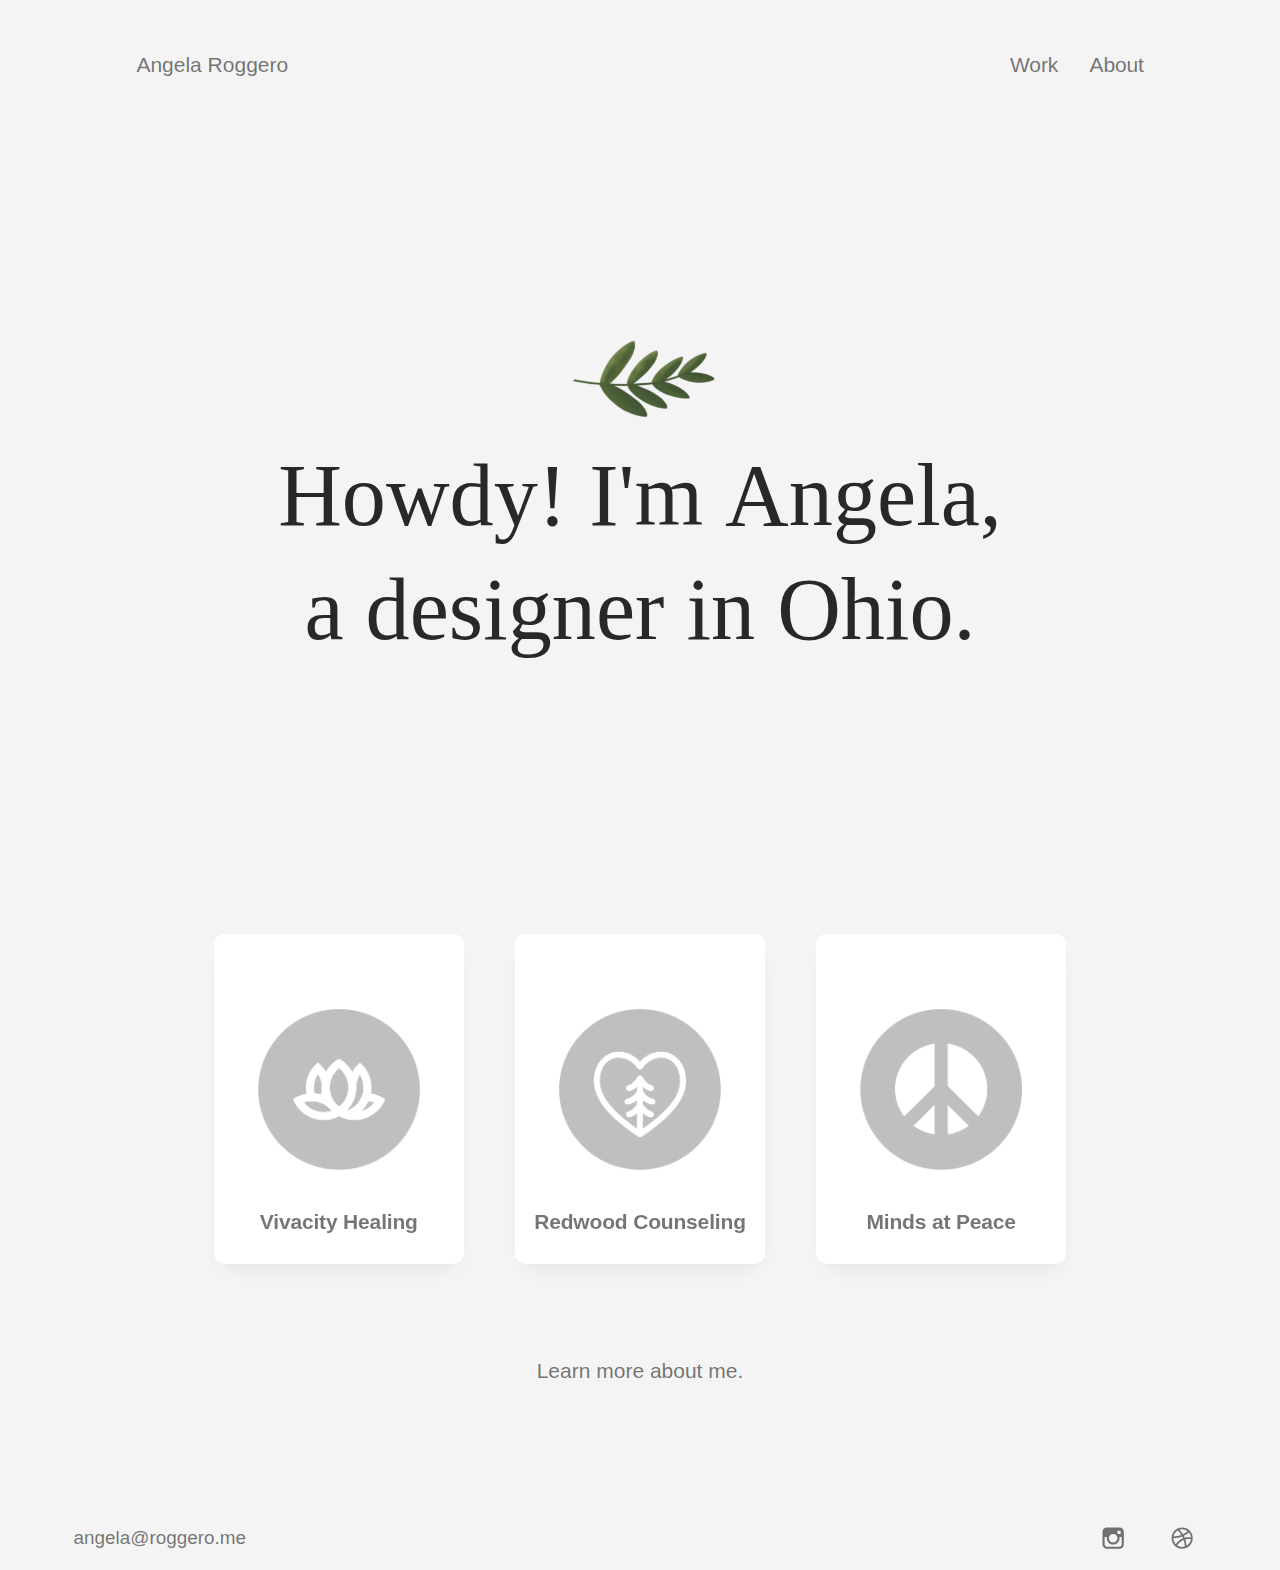
==== commit 4dc2c4c1: "Home_V01" ====
--- a/index.html
+++ b/index.html
@@ -1,4 +1,4 @@
-<head><meta charset="utf-8"/><meta name="viewport" content="width=device-width,initial-scale=1.0"/><title>Home • Angela Roggero</title><meta/><meta property="og:title" content="Home"/><meta property="og:site_name" content="Angela Roggero"/><meta property="og:url" content="index"/><meta property="og:type" content="website"/><meta property="og:image" content=""/><meta name="author" content="Angela Roggero"/><link rel="apple-touch-icon" sizes="180x180" href="/apple-touch-icon.png"/><link rel="icon" type="image/png" sizes="32x32" href="/favicon-32x32.png"/><link rel="icon" type="image/png" sizes="16x16" href="/favicon-16x16.png"/><link rel="manifest" href="/site.webmanifest"/><link rel="mask-icon" href="/safari-pinned-tab.svg" color="#5bbad5"/><meta name="msapplication-TileColor" content="#da532c"/><meta name="theme-color" content="#ffffff"/><link rel="stylesheet" type="text/css" href="css/main.css"/></head><body class="page-home"><div class="header wrapper"><a class="logo" href="/index.html">Angela Roggero</a><nav class="nav" role="navigation"><ul class="menu"><li><a href="/vivacity.html">Work</a></li><li><a href="/about.html">About</a></li></ul></nav></div><main class="main transition-fade" role="main" id="swup"><div class="wrapper home-hero fadeOuthome"><h1 class="home-heading"><span class="lines two-lines"><span class="line"><span class="letter letter-1">A</span><span class="letter letter-2">n</span><span class="letter letter-3">g</span><span class="letter letter-4">e</span><span class="letter letter-5">l</span><span class="letter letter-6">a</span><span class="letter letter-7">&nbsp;</span><span class="letter letter-8">i</span><span class="letter letter-9">s</span><span class="letter letter-10">&nbsp;</span><span class="letter letter-11">a</span></span><span class="line"><span class="letter letter-12">d</span><span class="letter letter-13">e</span><span class="letter letter-14">s</span><span class="letter letter-15">i</span><span class="letter letter-16">g</span><span class="letter letter-17">n</span><span class="letter letter-18">e</span><span class="letter letter-19">r</span><span class="letter letter-20">&nbsp;</span><span class="letter letter-21">i</span><span class="letter letter-22">n</span><span class="letter letter-23">&nbsp;</span><span class="letter letter-24">O</span><span class="letter letter-25">h</span><span class="letter letter-26">i</span><span class="letter letter-27">o</span><span class="letter letter-28">. </span><span class="letter letter-29"> </span><span class="letter letter-30"> </span><span class="letter letter-31"> </span><span class="letter letter-32"> </span><span class="letter letter-33"> </span><span class="letter letter-34"> </span><span class="letter letter-35"> </span></span></span><span class="lines three-lines"><span class="line"><span class="letter letter-1">A</span><span class="letter letter-2">n</span><span class="letter letter-3">g</span><span class="letter letter-4">e</span><span class="letter letter-5">l</span><span class="letter letter-6">a</span></span><span class="line"><span class="letter letter-8">i</span><span class="letter letter-9">s</span><span class="letter letter-10">&nbsp;</span><span class="letter letter-11">a</span><span class="letter letter-11">&nbsp;</span><span class="letter letter-12">d</span><span class="letter letter-13">e</span><span class="letter letter-14">s</span><span class="letter letter-15">i</span><span class="letter letter-16">g</span><span class="letter letter-17">n</span><span class="letter letter-18">e</span><span class="letter letter-19">r</span></span><span class="line"><span class="letter letter-21">i</span><span class="letter letter-22">n</span><span class="letter letter-23">&nbsp;</span><span class="letter letter-24">O</span><span class="letter letter-25">h</span><span class="letter letter-26">i</span><span class="letter letter-27">o</span><span class="letter letter-28">. </span></span></span></h1><div id="home-skull"><img class="home-img" id="skull" src="img/about/home-hero_md.png"/></div></div><div class="content fadeInhome"><div class="wrapper"><div class="project-wrapper"><a class="project-preview project--1 transition-swipe" data-swup-transition="undefined-project" href="/vivacity.html"><div class="project-banner-container"><img class="project-banner" src="img/projects/project-preview/preview_vivacity.png"/></div><div class="project-preview-content"><span class="project-button"> <p>Vivacity Healing</p></span></div></a><a class="project-preview project--2 transition-swipe" data-swup-transition="undefined-project" href="/redwood.html"><div class="project-banner-container"><img class="project-banner" src="img/projects/project-preview/preview_redwood.png"/></div><div class="project-preview-content"><span class="project-button"> <p>Redwood Counseling</p></span></div></a><a class="project-preview project--3 transition-swipe" data-swup-transition="undefined-project" href="/minds-at-peace.html"><div class="project-banner-container"><img class="project-banner" src="img/projects/project-preview/preview_minds.png"/></div><div class="project-preview-content"><span class="project-button"> <p>Minds at Peace</p></span></div></a></div><a class="contact-me" href="/about.html">Learn more about me.</a><div class="spacer"></div><footer id="footer"><div class="footer-content wrapper"><div class="contact-links"><a href="mailto:angela@roggero.me" itemprop="email" target="_blank">angela@roggero.me</a></div><ul class="social-links"><li class="social-link"><a href="https://instagram.com/aroggero_/" target="_blank"><svg class="svg-icon" viewBox="0 0 20 20"><path fill="none" d="M14.52,2.469H5.482c-1.664,0-3.013,1.349-3.013,3.013v9.038c0,1.662,1.349,3.012,3.013,3.012h9.038c1.662,0,3.012-1.35,3.012-3.012V5.482C17.531,3.818,16.182,2.469,14.52,2.469 M13.012,4.729h2.26v2.259h-2.26V4.729z M10,6.988c1.664,0,3.012,1.349,3.012,3.012c0,1.664-1.348,3.013-3.012,3.013c-1.664,0-3.012-1.349-3.012-3.013C6.988,8.336,8.336,6.988,10,6.988 M16.025,14.52c0,0.831-0.676,1.506-1.506,1.506H5.482c-0.831,0-1.507-0.675-1.507-1.506V9.247h1.583C5.516,9.494,5.482,9.743,5.482,10c0,2.497,2.023,4.52,4.518,4.52c2.494,0,4.52-2.022,4.52-4.52c0-0.257-0.035-0.506-0.076-0.753h1.582V14.52z"></path></svg></a></li><li class="social-link"><a href="https://dribbble.com/aroggero_/" target="_blank"><svg class="svg-icon" viewBox="0 0 20 20" xmlns="http://www.w3.org/2000/svg"><path fill="none" d="M10,2.531c-4.125,0-7.469,3.344-7.469,7.469c0,4.125,3.344,7.469,7.469,7.469c4.125,0,7.469-3.344,7.469-7.469C17.469,5.875,14.125,2.531,10,2.531 M10,3.776c1.48,0,2.84,0.519,3.908,1.384c-1.009,0.811-2.111,1.512-3.298,2.066C9.914,6.072,9.077,5.017,8.14,4.059C8.728,3.876,9.352,3.776,10,3.776 M6.903,4.606c0.962,0.93,1.82,1.969,2.53,3.112C7.707,8.364,5.849,8.734,3.902,8.75C4.264,6.976,5.382,5.481,6.903,4.606 M3.776,10c2.219,0,4.338-0.418,6.29-1.175c0.209,0.404,0.405,0.813,0.579,1.236c-2.147,0.805-3.953,2.294-5.177,4.195C4.421,13.143,3.776,11.648,3.776,10 M10,16.224c-1.337,0-2.572-0.426-3.586-1.143c1.079-1.748,2.709-3.119,4.659-3.853c0.483,1.488,0.755,3.071,0.784,4.714C11.271,16.125,10.646,16.224,10,16.224 M13.075,15.407c-0.072-1.577-0.342-3.103-0.806-4.542c0.673-0.154,1.369-0.243,2.087-0.243c0.621,0,1.22,0.085,1.807,0.203C15.902,12.791,14.728,14.465,13.075,15.407 M14.356,9.378c-0.868,0-1.708,0.116-2.515,0.313c-0.188-0.464-0.396-0.917-0.621-1.359c1.294-0.612,2.492-1.387,3.587-2.284c0.798,0.97,1.302,2.187,1.395,3.517C15.602,9.455,14.99,9.378,14.356,9.378"></path></svg></a></li></ul></div></footer><script src="//ajax.googleapis.com/ajax/libs/jquery/3.3.1/jquery.min.js"></script><script src="js/functions.js"></script><script src="js/swup.js"></script><script src="js/wow.min.js"></script><script>new WOW().init();
+<head><meta charset="utf-8"/><meta name="viewport" content="width=device-width,initial-scale=1.0"/><title>Home • Angela Roggero</title><meta/><meta property="og:title" content="Home"/><meta property="og:site_name" content="Angela Roggero"/><meta property="og:url" content="index"/><meta property="og:type" content="website"/><meta property="og:image" content=""/><meta name="author" content="Angela Roggero"/><link rel="apple-touch-icon" sizes="180x180" href="/apple-touch-icon.png"/><link rel="icon" type="image/png" sizes="32x32" href="/favicon-32x32.png"/><link rel="icon" type="image/png" sizes="16x16" href="/favicon-16x16.png"/><link rel="manifest" href="/site.webmanifest"/><link rel="mask-icon" href="/safari-pinned-tab.svg" color="#5bbad5"/><meta name="msapplication-TileColor" content="#da532c"/><meta name="theme-color" content="#ffffff"/><link rel="stylesheet" type="text/css" href="css/main.css"/></head><body class="page-home"><div class="header wrapper"><a class="logo" href="/index.html">Angela Roggero</a><nav class="nav" role="navigation"><ul class="menu"><li><a href="/vivacity.html">Work</a></li><li><a href="/about.html">About</a></li></ul></nav></div><main class="main transition-fade" role="main" id="swup"><div class="wrapper home-hero fadeOuthome"><div id="home-skull"><img class="home-img" id="skull" src="img/about/home-hero_md.png"/></div><h1 class="home-heading"><span class="lines two-lines"><span class="line"><span class="letter letter-1">H</span><span class="letter letter-2">o</span><span class="letter letter-3">w</span><span class="letter letter-4">d</span><span class="letter letter-5">y</span><span class="letter letter-6">!</span><span class="letter letter-7">&nbsp;</span><span class="letter letter-8">I</span><span class="letter letter-9">'m</span><span class="letter letter-10">&nbsp;</span><span class="letter letter-11">A</span><span class="letter letter-12">n</span><span class="letter letter-13">g</span><span class="letter letter-14">e</span><span class="letter letter-15">l</span><span class="letter letter-16">a,</span></span><span class="line"><span class="letter letter-17">a</span><span class="letter letter-18">&nbsp;</span><span class="letter letter-19">d</span><span class="letter letter-20">e</span><span class="letter letter-21">s</span><span class="letter letter-22">i</span><span class="letter letter-23">g</span><span class="letter letter-24">n</span><span class="letter letter-25">e</span><span class="letter letter-26">r</span><span class="letter letter-27">&nbsp;</span><span class="letter letter-28">i</span><span class="letter letter-29">n</span><span class="letter letter-30">&nbsp;</span><span class="letter letter-31">O</span><span class="letter letter-32">h</span><span class="letter letter-33">i</span><span class="letter letter-34">o</span><span class="letter letter-35">. </span></span></span><span class="lines three-lines"><span class="line"><span class="letter letter-1">A</span><span class="letter letter-2">n</span><span class="letter letter-3">g</span><span class="letter letter-4">e</span><span class="letter letter-5">l</span><span class="letter letter-6">a</span></span><span class="line"><span class="letter letter-8">i</span><span class="letter letter-9">s</span><span class="letter letter-10">&nbsp;</span><span class="letter letter-11">a</span><span class="letter letter-11">&nbsp;</span><span class="letter letter-12">d</span><span class="letter letter-13">e</span><span class="letter letter-14">s</span><span class="letter letter-15">i</span><span class="letter letter-16">g</span><span class="letter letter-17">n</span><span class="letter letter-18">e</span><span class="letter letter-19">r</span></span><span class="line"><span class="letter letter-21">i</span><span class="letter letter-22">n</span><span class="letter letter-23">&nbsp;</span><span class="letter letter-24">O</span><span class="letter letter-25">h</span><span class="letter letter-26">i</span><span class="letter letter-27">o</span><span class="letter letter-28">. </span></span></span></h1></div><div class="content fadeInhome"><div class="wrapper"><div class="project-wrapper"><a class="project-preview project--1 transition-swipe" data-swup-transition="undefined-project" href="/vivacity.html"><div class="project-banner-container"><img class="project-banner" src="img/projects/project-preview/preview_vivacity.png"/></div><div class="project-preview-content"><span class="project-button"> <p>Vivacity Healing</p></span></div></a><a class="project-preview project--2 transition-swipe" data-swup-transition="undefined-project" href="/redwood.html"><div class="project-banner-container"><img class="project-banner" src="img/projects/project-preview/preview_redwood.png"/></div><div class="project-preview-content"><span class="project-button"> <p>Redwood Counseling</p></span></div></a><a class="project-preview project--3 transition-swipe" data-swup-transition="undefined-project" href="/minds-at-peace.html"><div class="project-banner-container"><img class="project-banner" src="img/projects/project-preview/preview_minds.png"/></div><div class="project-preview-content"><span class="project-button"> <p>Minds at Peace</p></span></div></a></div><a class="contact-me" href="/about.html">Learn more about me.</a><div class="spacer"></div><footer id="footer"><div class="footer-content wrapper"><div class="contact-links"><a href="mailto:angela@roggero.me" itemprop="email" target="_blank">angela@roggero.me</a></div><ul class="social-links"><li class="social-link"><a href="https://instagram.com/aroggero_/" target="_blank"><svg class="svg-icon" viewBox="0 0 20 20"><path fill="none" d="M14.52,2.469H5.482c-1.664,0-3.013,1.349-3.013,3.013v9.038c0,1.662,1.349,3.012,3.013,3.012h9.038c1.662,0,3.012-1.35,3.012-3.012V5.482C17.531,3.818,16.182,2.469,14.52,2.469 M13.012,4.729h2.26v2.259h-2.26V4.729z M10,6.988c1.664,0,3.012,1.349,3.012,3.012c0,1.664-1.348,3.013-3.012,3.013c-1.664,0-3.012-1.349-3.012-3.013C6.988,8.336,8.336,6.988,10,6.988 M16.025,14.52c0,0.831-0.676,1.506-1.506,1.506H5.482c-0.831,0-1.507-0.675-1.507-1.506V9.247h1.583C5.516,9.494,5.482,9.743,5.482,10c0,2.497,2.023,4.52,4.518,4.52c2.494,0,4.52-2.022,4.52-4.52c0-0.257-0.035-0.506-0.076-0.753h1.582V14.52z"></path></svg></a></li><li class="social-link"><a href="https://dribbble.com/aroggero_/" target="_blank"><svg class="svg-icon" viewBox="0 0 20 20" xmlns="http://www.w3.org/2000/svg"><path fill="none" d="M10,2.531c-4.125,0-7.469,3.344-7.469,7.469c0,4.125,3.344,7.469,7.469,7.469c4.125,0,7.469-3.344,7.469-7.469C17.469,5.875,14.125,2.531,10,2.531 M10,3.776c1.48,0,2.84,0.519,3.908,1.384c-1.009,0.811-2.111,1.512-3.298,2.066C9.914,6.072,9.077,5.017,8.14,4.059C8.728,3.876,9.352,3.776,10,3.776 M6.903,4.606c0.962,0.93,1.82,1.969,2.53,3.112C7.707,8.364,5.849,8.734,3.902,8.75C4.264,6.976,5.382,5.481,6.903,4.606 M3.776,10c2.219,0,4.338-0.418,6.29-1.175c0.209,0.404,0.405,0.813,0.579,1.236c-2.147,0.805-3.953,2.294-5.177,4.195C4.421,13.143,3.776,11.648,3.776,10 M10,16.224c-1.337,0-2.572-0.426-3.586-1.143c1.079-1.748,2.709-3.119,4.659-3.853c0.483,1.488,0.755,3.071,0.784,4.714C11.271,16.125,10.646,16.224,10,16.224 M13.075,15.407c-0.072-1.577-0.342-3.103-0.806-4.542c0.673-0.154,1.369-0.243,2.087-0.243c0.621,0,1.22,0.085,1.807,0.203C15.902,12.791,14.728,14.465,13.075,15.407 M14.356,9.378c-0.868,0-1.708,0.116-2.515,0.313c-0.188-0.464-0.396-0.917-0.621-1.359c1.294-0.612,2.492-1.387,3.587-2.284c0.798,0.97,1.302,2.187,1.395,3.517C15.602,9.455,14.99,9.378,14.356,9.378"></path></svg></a></li></ul></div></footer><script src="//ajax.googleapis.com/ajax/libs/jquery/3.3.1/jquery.min.js"></script><script src="js/functions.js"></script><script src="js/swup.js"></script><script src="js/wow.min.js"></script><script>new WOW().init();
 let options = {};
 const swup = new Swup(options);</script><script>function domReady(callback) {
 document.readyState === "interactive" || document.readyState === "complete" ? callback() : document.addEventListener("DOMContentLoaded", callback);
--- a/css/main.css
+++ b/css/main.css
@@ -1 +1 @@
-@charset "UTF-8";@import "//app/scss/bundle";.project-preview.project--1:after{background:#f95353}.project-preview.project--2:after{background:#5d6e5d}.project-preview.project--3:after{background:#0fafdb}.clearfix:after{clear:both;content:"";display:table}.hide-text{overflow:hidden;padding:0;text-indent:101%;white-space:nowrap}.visually-hidden{border:0;clip:rect(0 0 0 0);height:1px;margin:-1px;overflow:hidden;padding:0;position:absolute;width:1px}html{box-sizing:border-box}body{position:relative}*,:after,:before{box-sizing:inherit}ol,ul{list-style:none}a:-webkit-any-link{text-decoration:none!important}body{background:#f4f4f4}a{color:inherit;text-decoration:none}::selection{background-color:#eee}.transition-fade{transition:.2s ease;opacity:1}.button-container.transition-fade{transition-delay:.3s}html.is-animating .transition-fade{opacity:0}.transition-swipe{transition:.3s;-webkit-transform:translateZ(0);transform:translateZ(0);opacity:1}.transition-swipe.hero-title,img.transition-fade{transition-delay:.1s}.about-container.transition-fade,.transition-swipe.project-description{transition-delay:.2s}.button-container.transition-fade,.content.transition-swipe,.wrapper.transition-swipe{transition-delay:.3s}.is-animating .transition-swipe{opacity:0}.is-animating.to-prev-project .transition-swipe{-webkit-transform:translate3d(-4rem,0,0);transform:translate3d(-4rem,0,0);transition-timing-function:ease-out}.is-leaving.to-prev-project .transition-swipe{-webkit-transform:translate3d(4rem,0,0);transform:translate3d(4rem,0,0);transition-timing-function:ease-in}.is-animating.to-next-project .transition-swipe{-webkit-transform:translate3d(4rem,0,0);transform:translate3d(4rem,0,0);transition-timing-function:ease-out}.is-leaving.to-next-project .transition-swipe{-webkit-transform:translate3d(-4rem,0,0);transform:translate3d(-4rem,0,0);transition-timing-function:ease-in}.blur-up{-webkit-filter:blur(6px);filter:blur(6px);transition:-webkit-filter .3s;transition:filter .3s;transition:filter .3s,-webkit-filter .3s}.blur-up.lazyloaded{-webkit-filter:blur(0);filter:blur(0)}.home-heading .lines .letter.letter-1{-webkit-animation-delay:.03s;animation-delay:.03s}.home-heading .lines .letter.letter-2{-webkit-animation-delay:.06s;animation-delay:.06s}.home-heading .lines .letter.letter-3{-webkit-animation-delay:.09s;animation-delay:.09s}.home-heading .lines .letter.letter-4{-webkit-animation-delay:.12s;animation-delay:.12s}.home-heading .lines .letter.letter-5{-webkit-animation-delay:.15s;animation-delay:.15s}.home-heading .lines .letter.letter-6{-webkit-animation-delay:.18s;animation-delay:.18s}.home-heading .lines .letter.letter-7{-webkit-animation-delay:.21s;animation-delay:.21s}.home-heading .lines .letter.letter-8{-webkit-animation-delay:.24s;animation-delay:.24s}.home-heading .lines .letter.letter-9{-webkit-animation-delay:.27s;animation-delay:.27s}.home-heading .lines .letter.letter-10{-webkit-animation-delay:.3s;animation-delay:.3s}.home-heading .lines .letter.letter-11{-webkit-animation-delay:.33s;animation-delay:.33s}.home-heading .lines .letter.letter-12{-webkit-animation-delay:.36s;animation-delay:.36s}.home-heading .lines .letter.letter-13{-webkit-animation-delay:.39s;animation-delay:.39s}.home-heading .lines .letter.letter-14{-webkit-animation-delay:.42s;animation-delay:.42s}.home-heading .lines .letter.letter-15{-webkit-animation-delay:.45s;animation-delay:.45s}.home-heading .lines .letter.letter-16{-webkit-animation-delay:.48s;animation-delay:.48s}.home-heading .lines .letter.letter-17{-webkit-animation-delay:.51s;animation-delay:.51s}.home-heading .lines .letter.letter-18{-webkit-animation-delay:.54s;animation-delay:.54s}.home-heading .lines .letter.letter-19{-webkit-animation-delay:.57s;animation-delay:.57s}.home-heading .lines .letter.letter-20{-webkit-animation-delay:.6s;animation-delay:.6s}.home-heading .lines .letter.letter-21{-webkit-animation-delay:.63s;animation-delay:.63s}.home-heading .lines .letter.letter-22{-webkit-animation-delay:.66s;animation-delay:.66s}.home-heading .lines .letter.letter-23{-webkit-animation-delay:.69s;animation-delay:.69s}.home-heading .lines .letter.letter-24{-webkit-animation-delay:.72s;animation-delay:.72s}.home-heading .lines .letter.letter-25{-webkit-animation-delay:.75s;animation-delay:.75s}.home-heading .lines .letter.letter-26{-webkit-animation-delay:.78s;animation-delay:.78s}.home-heading .lines .letter.letter-27{-webkit-animation-delay:.81s;animation-delay:.81s}.home-heading .lines .letter.letter-28{-webkit-animation-delay:.84s;animation-delay:.84s}.home-heading .lines .letter.letter-29{-webkit-animation-delay:.87s;animation-delay:.87s}.home-heading .lines .letter.letter-30{-webkit-animation-delay:.9s;animation-delay:.9s}.home-heading .lines .letter.letter-31{-webkit-animation-delay:.93s;animation-delay:.93s}.home-heading .lines .letter.letter-32{-webkit-animation-delay:.96s;animation-delay:.96s}.home-heading .lines .letter.letter-33{-webkit-animation-delay:.99s;animation-delay:.99s}.home-heading .lines .letter.letter-34{-webkit-animation-delay:1.02s;animation-delay:1.02s}.home-heading .lines .letter.letter-35{-webkit-animation-delay:1.05s;animation-delay:1.05s}.page-home #home-skull{width:100%}@-webkit-keyframes slideInhome-skull{0%{-webkit-transform:translate3d(0,25%,0) scale(.92);transform:translate3d(0,25%,0) scale(.92);opacity:0}to{-webkit-transform:translateZ(0) scale(1);transform:translateZ(0) scale(1);opacity:1}}@keyframes slideInhome-skull{0%{-webkit-transform:translate3d(0,25%,0) scale(.92);transform:translate3d(0,25%,0) scale(.92);opacity:0}to{-webkit-transform:translateZ(0) scale(1);transform:translateZ(0) scale(1);opacity:1}}@-webkit-keyframes rotate{0%{-webkit-transform:rotate(0deg);transform:rotate(0deg)}to{-webkit-transform:rotate(1turn);transform:rotate(1turn)}}@keyframes rotate{0%{-webkit-transform:rotate(0deg);transform:rotate(0deg)}to{-webkit-transform:rotate(1turn);transform:rotate(1turn)}}.animated,.page-home .svg-art,.page-home .title-with-icons p{-webkit-animation-duration:1s;animation-duration:1s;-webkit-animation-fill-mode:both;animation-fill-mode:both}.animated.bounceIn,.animated.bounceOut,.page-home .bounceIn.svg-art,.page-home .bounceOut.svg-art,.page-home .title-with-icons p.bounceIn,.page-home .title-with-icons p.bounceOut{-webkit-animation-duration:.75s;animation-duration:.75s}@-webkit-keyframes bounce{0%,20%,53%,80%,to{-webkit-animation-timing-function:cubic-bezier(.215,.61,.355,1);animation-timing-function:cubic-bezier(.215,.61,.355,1);-webkit-transform:translateZ(0);transform:translateZ(0)}40%,43%{-webkit-animation-timing-function:cubic-bezier(.755,.05,.855,.06);animation-timing-function:cubic-bezier(.755,.05,.855,.06);-webkit-transform:translate3d(0,-30px,0);transform:translate3d(0,-30px,0)}70%{-webkit-animation-timing-function:cubic-bezier(.755,.05,.855,.06);animation-timing-function:cubic-bezier(.755,.05,.855,.06);-webkit-transform:translate3d(0,-15px,0);transform:translate3d(0,-15px,0)}90%{-webkit-transform:translate3d(0,-4px,0);transform:translate3d(0,-4px,0)}}@keyframes bounce{0%,20%,53%,80%,to{-webkit-animation-timing-function:cubic-bezier(.215,.61,.355,1);animation-timing-function:cubic-bezier(.215,.61,.355,1);-webkit-transform:translateZ(0);transform:translateZ(0)}40%,43%{-webkit-animation-timing-function:cubic-bezier(.755,.05,.855,.06);animation-timing-function:cubic-bezier(.755,.05,.855,.06);-webkit-transform:translate3d(0,-30px,0);transform:translate3d(0,-30px,0)}70%{-webkit-animation-timing-function:cubic-bezier(.755,.05,.855,.06);animation-timing-function:cubic-bezier(.755,.05,.855,.06);-webkit-transform:translate3d(0,-15px,0);transform:translate3d(0,-15px,0)}90%{-webkit-transform:translate3d(0,-4px,0);transform:translate3d(0,-4px,0)}}.bounce{-webkit-animation-name:bounce;animation-name:bounce;-webkit-transform-origin:center bottom;transform-origin:center bottom}@-webkit-keyframes bounceIn{0%,20%,40%,60%,80%,to{-webkit-animation-timing-function:cubic-bezier(.215,.61,.355,1);animation-timing-function:cubic-bezier(.215,.61,.355,1)}0%{opacity:0;-webkit-transform:scale3d(.3,.3,.3);transform:scale3d(.3,.3,.3)}20%{-webkit-transform:scale3d(1.1,1.1,1.1);transform:scale3d(1.1,1.1,1.1)}40%{-webkit-transform:scale3d(.9,.9,.9);transform:scale3d(.9,.9,.9)}60%{opacity:1;-webkit-transform:scale3d(1.03,1.03,1.03);transform:scale3d(1.03,1.03,1.03)}80%{-webkit-transform:scale3d(.97,.97,.97);transform:scale3d(.97,.97,.97)}to{opacity:1;-webkit-transform:scaleX(1);transform:scaleX(1)}}@keyframes bounceIn{0%,20%,40%,60%,80%,to{-webkit-animation-timing-function:cubic-bezier(.215,.61,.355,1);animation-timing-function:cubic-bezier(.215,.61,.355,1)}0%{opacity:0;-webkit-transform:scale3d(.3,.3,.3);transform:scale3d(.3,.3,.3)}20%{-webkit-transform:scale3d(1.1,1.1,1.1);transform:scale3d(1.1,1.1,1.1)}40%{-webkit-transform:scale3d(.9,.9,.9);transform:scale3d(.9,.9,.9)}60%{opacity:1;-webkit-transform:scale3d(1.03,1.03,1.03);transform:scale3d(1.03,1.03,1.03)}80%{-webkit-transform:scale3d(.97,.97,.97);transform:scale3d(.97,.97,.97)}to{opacity:1;-webkit-transform:scaleX(1);transform:scaleX(1)}}.bounceIn{-webkit-animation-name:bounceIn;animation-name:bounceIn}@-webkit-keyframes bounceInDown{0%,60%,75%,90%,to{-webkit-animation-timing-function:cubic-bezier(.215,.61,.355,1);animation-timing-function:cubic-bezier(.215,.61,.355,1)}0%{opacity:0;-webkit-transform:translate3d(0,-3000px,0);transform:translate3d(0,-3000px,0)}60%{opacity:1;-webkit-transform:translate3d(0,25px,0);transform:translate3d(0,25px,0)}75%{-webkit-transform:translate3d(0,-10px,0);transform:translate3d(0,-10px,0)}90%{-webkit-transform:translate3d(0,5px,0);transform:translate3d(0,5px,0)}to{-webkit-transform:none;transform:none}}@keyframes bounceInDown{0%,60%,75%,90%,to{-webkit-animation-timing-function:cubic-bezier(.215,.61,.355,1);animation-timing-function:cubic-bezier(.215,.61,.355,1)}0%{opacity:0;-webkit-transform:translate3d(0,-3000px,0);transform:translate3d(0,-3000px,0)}60%{opacity:1;-webkit-transform:translate3d(0,25px,0);transform:translate3d(0,25px,0)}75%{-webkit-transform:translate3d(0,-10px,0);transform:translate3d(0,-10px,0)}90%{-webkit-transform:translate3d(0,5px,0);transform:translate3d(0,5px,0)}to{-webkit-transform:none;transform:none}}.bounceInDown{-webkit-animation-name:bounceInDown;animation-name:bounceInDown}@-webkit-keyframes bounceInLeft{0%,60%,75%,90%,to{-webkit-animation-timing-function:cubic-bezier(.215,.61,.355,1);animation-timing-function:cubic-bezier(.215,.61,.355,1)}0%{opacity:0;-webkit-transform:translate3d(-3000px,0,0);transform:translate3d(-3000px,0,0)}60%{opacity:1;-webkit-transform:translate3d(25px,0,0);transform:translate3d(25px,0,0)}75%{-webkit-transform:translate3d(-10px,0,0);transform:translate3d(-10px,0,0)}90%{-webkit-transform:translate3d(5px,0,0);transform:translate3d(5px,0,0)}to{-webkit-transform:none;transform:none}}@keyframes bounceInLeft{0%,60%,75%,90%,to{-webkit-animation-timing-function:cubic-bezier(.215,.61,.355,1);animation-timing-function:cubic-bezier(.215,.61,.355,1)}0%{opacity:0;-webkit-transform:translate3d(-3000px,0,0);transform:translate3d(-3000px,0,0)}60%{opacity:1;-webkit-transform:translate3d(25px,0,0);transform:translate3d(25px,0,0)}75%{-webkit-transform:translate3d(-10px,0,0);transform:translate3d(-10px,0,0)}90%{-webkit-transform:translate3d(5px,0,0);transform:translate3d(5px,0,0)}to{-webkit-transform:none;transform:none}}.bounceInLeft{-webkit-animation-name:bounceInLeft;animation-name:bounceInLeft}@-webkit-keyframes bounceInRight{0%,60%,75%,90%,to{-webkit-animation-timing-function:cubic-bezier(.215,.61,.355,1);animation-timing-function:cubic-bezier(.215,.61,.355,1)}0%{opacity:0;-webkit-transform:translate3d(3000px,0,0);transform:translate3d(3000px,0,0)}60%{opacity:1;-webkit-transform:translate3d(-25px,0,0);transform:translate3d(-25px,0,0)}75%{-webkit-transform:translate3d(10px,0,0);transform:translate3d(10px,0,0)}90%{-webkit-transform:translate3d(-5px,0,0);transform:translate3d(-5px,0,0)}to{-webkit-transform:none;transform:none}}@keyframes bounceInRight{0%,60%,75%,90%,to{-webkit-animation-timing-function:cubic-bezier(.215,.61,.355,1);animation-timing-function:cubic-bezier(.215,.61,.355,1)}0%{opacity:0;-webkit-transform:translate3d(3000px,0,0);transform:translate3d(3000px,0,0)}60%{opacity:1;-webkit-transform:translate3d(-25px,0,0);transform:translate3d(-25px,0,0)}75%{-webkit-transform:translate3d(10px,0,0);transform:translate3d(10px,0,0)}90%{-webkit-transform:translate3d(-5px,0,0);transform:translate3d(-5px,0,0)}to{-webkit-transform:none;transform:none}}.bounceInRight{-webkit-animation-name:bounceInRight;animation-name:bounceInRight}@-webkit-keyframes bounceInUp{0%,60%,75%,90%,to{-webkit-animation-timing-function:cubic-bezier(.215,.61,.355,1);animation-timing-function:cubic-bezier(.215,.61,.355,1)}0%{opacity:0;-webkit-transform:translate3d(0,3000px,0);transform:translate3d(0,3000px,0)}60%{opacity:1;-webkit-transform:translate3d(0,-20px,0);transform:translate3d(0,-20px,0)}75%{-webkit-transform:translate3d(0,10px,0);transform:translate3d(0,10px,0)}90%{-webkit-transform:translate3d(0,-5px,0);transform:translate3d(0,-5px,0)}to{-webkit-transform:translateZ(0);transform:translateZ(0)}}@keyframes bounceInUp{0%,60%,75%,90%,to{-webkit-animation-timing-function:cubic-bezier(.215,.61,.355,1);animation-timing-function:cubic-bezier(.215,.61,.355,1)}0%{opacity:0;-webkit-transform:translate3d(0,3000px,0);transform:translate3d(0,3000px,0)}60%{opacity:1;-webkit-transform:translate3d(0,-20px,0);transform:translate3d(0,-20px,0)}75%{-webkit-transform:translate3d(0,10px,0);transform:translate3d(0,10px,0)}90%{-webkit-transform:translate3d(0,-5px,0);transform:translate3d(0,-5px,0)}to{-webkit-transform:translateZ(0);transform:translateZ(0)}}.bounceInUp{-webkit-animation-name:bounceInUp;animation-name:bounceInUp}@-webkit-keyframes bounceOut{20%{-webkit-transform:scale3d(.9,.9,.9);transform:scale3d(.9,.9,.9)}50%,55%{opacity:1;-webkit-transform:scale3d(1.1,1.1,1.1);transform:scale3d(1.1,1.1,1.1)}to{opacity:0;-webkit-transform:scale3d(.3,.3,.3);transform:scale3d(.3,.3,.3)}}@keyframes bounceOut{20%{-webkit-transform:scale3d(.9,.9,.9);transform:scale3d(.9,.9,.9)}50%,55%{opacity:1;-webkit-transform:scale3d(1.1,1.1,1.1);transform:scale3d(1.1,1.1,1.1)}to{opacity:0;-webkit-transform:scale3d(.3,.3,.3);transform:scale3d(.3,.3,.3)}}.bounceOut{-webkit-animation-name:bounceOut;animation-name:bounceOut}@-webkit-keyframes bounceOutDown{20%{-webkit-transform:translate3d(0,10px,0);transform:translate3d(0,10px,0)}40%,45%{opacity:1;-webkit-transform:translate3d(0,-20px,0);transform:translate3d(0,-20px,0)}to{opacity:0;-webkit-transform:translate3d(0,2000px,0);transform:translate3d(0,2000px,0)}}@keyframes bounceOutDown{20%{-webkit-transform:translate3d(0,10px,0);transform:translate3d(0,10px,0)}40%,45%{opacity:1;-webkit-transform:translate3d(0,-20px,0);transform:translate3d(0,-20px,0)}to{opacity:0;-webkit-transform:translate3d(0,2000px,0);transform:translate3d(0,2000px,0)}}.bounceOutDown{-webkit-animation-name:bounceOutDown;animation-name:bounceOutDown}@-webkit-keyframes bounceOutLeft{20%{opacity:1;-webkit-transform:translate3d(20px,0,0);transform:translate3d(20px,0,0)}to{opacity:0;-webkit-transform:translate3d(-2000px,0,0);transform:translate3d(-2000px,0,0)}}@keyframes bounceOutLeft{20%{opacity:1;-webkit-transform:translate3d(20px,0,0);transform:translate3d(20px,0,0)}to{opacity:0;-webkit-transform:translate3d(-2000px,0,0);transform:translate3d(-2000px,0,0)}}.bounceOutLeft{-webkit-animation-name:bounceOutLeft;animation-name:bounceOutLeft}@-webkit-keyframes bounceOutRight{20%{opacity:1;-webkit-transform:translate3d(-20px,0,0);transform:translate3d(-20px,0,0)}to{opacity:0;-webkit-transform:translate3d(2000px,0,0);transform:translate3d(2000px,0,0)}}@keyframes bounceOutRight{20%{opacity:1;-webkit-transform:translate3d(-20px,0,0);transform:translate3d(-20px,0,0)}to{opacity:0;-webkit-transform:translate3d(2000px,0,0);transform:translate3d(2000px,0,0)}}.bounceOutRight{-webkit-animation-name:bounceOutRight;animation-name:bounceOutRight}@-webkit-keyframes bounceOutUp{20%{-webkit-transform:translate3d(0,-10px,0);transform:translate3d(0,-10px,0)}40%,45%{opacity:1;-webkit-transform:translate3d(0,20px,0);transform:translate3d(0,20px,0)}to{opacity:0;-webkit-transform:translate3d(0,-2000px,0);transform:translate3d(0,-2000px,0)}}@keyframes bounceOutUp{20%{-webkit-transform:translate3d(0,-10px,0);transform:translate3d(0,-10px,0)}40%,45%{opacity:1;-webkit-transform:translate3d(0,20px,0);transform:translate3d(0,20px,0)}to{opacity:0;-webkit-transform:translate3d(0,-2000px,0);transform:translate3d(0,-2000px,0)}}.bounceOutUp{-webkit-animation-name:bounceOutUp;animation-name:bounceOutUp}@-webkit-keyframes fadeIn{0%{opacity:0}to{opacity:1}}@keyframes fadeIn{0%{opacity:0}to{opacity:1}}.fadeIn,.page-home .svg-art{-webkit-animation-name:fadeIn;animation-name:fadeIn}@-webkit-keyframes fadeInDown{0%{opacity:0;-webkit-transform:translate3d(0,-100%,0);transform:translate3d(0,-100%,0)}to{opacity:1;-webkit-transform:none;transform:none}}@keyframes fadeInDown{0%{opacity:0;-webkit-transform:translate3d(0,-100%,0);transform:translate3d(0,-100%,0)}to{opacity:1;-webkit-transform:none;transform:none}}.fadeInDown{-webkit-animation-name:fadeInDown;animation-name:fadeInDown}@-webkit-keyframes fadeInDownBig{0%{opacity:0;-webkit-transform:translate3d(0,-2000px,0);transform:translate3d(0,-2000px,0)}to{opacity:1;-webkit-transform:none;transform:none}}@keyframes fadeInDownBig{0%{opacity:0;-webkit-transform:translate3d(0,-2000px,0);transform:translate3d(0,-2000px,0)}to{opacity:1;-webkit-transform:none;transform:none}}.fadeInDownBig{-webkit-animation-name:fadeInDownBig;animation-name:fadeInDownBig}@-webkit-keyframes fadeInLeft{0%{opacity:0;-webkit-transform:translate3d(-100%,0,0);transform:translate3d(-100%,0,0)}to{opacity:1;-webkit-transform:none;transform:none}}@keyframes fadeInLeft{0%{opacity:0;-webkit-transform:translate3d(-100%,0,0);transform:translate3d(-100%,0,0)}to{opacity:1;-webkit-transform:none;transform:none}}.fadeInLeft{-webkit-animation-name:fadeInLeft;animation-name:fadeInLeft}@-webkit-keyframes fadeInLeftBig{0%{opacity:0;-webkit-transform:translate3d(-2000px,0,0);transform:translate3d(-2000px,0,0)}to{opacity:1;-webkit-transform:none;transform:none}}@keyframes fadeInLeftBig{0%{opacity:0;-webkit-transform:translate3d(-2000px,0,0);transform:translate3d(-2000px,0,0)}to{opacity:1;-webkit-transform:none;transform:none}}.fadeInLeftBig{-webkit-animation-name:fadeInLeftBig;animation-name:fadeInLeftBig}@-webkit-keyframes fadeInRight{0%{opacity:0;-webkit-transform:translate3d(100%,0,0);transform:translate3d(100%,0,0)}to{opacity:1;-webkit-transform:none;transform:none}}@keyframes fadeInRight{0%{opacity:0;-webkit-transform:translate3d(100%,0,0);transform:translate3d(100%,0,0)}to{opacity:1;-webkit-transform:none;transform:none}}.fadeInRight{-webkit-animation-name:fadeInRight;animation-name:fadeInRight}@-webkit-keyframes fadeInRightBig{0%{opacity:0;-webkit-transform:translate3d(2000px,0,0);transform:translate3d(2000px,0,0)}to{opacity:1;-webkit-transform:none;transform:none}}@keyframes fadeInRightBig{0%{opacity:0;-webkit-transform:translate3d(2000px,0,0);transform:translate3d(2000px,0,0)}to{opacity:1;-webkit-transform:none;transform:none}}.fadeInRightBig{-webkit-animation-name:fadeInRightBig;animation-name:fadeInRightBig}@-webkit-keyframes fadeInUp{0%{opacity:0;-webkit-transform:translate3d(0,60px,0);transform:translate3d(0,60px,0)}to{opacity:1;-webkit-transform:none;transform:none}}@keyframes fadeInUp{0%{opacity:0;-webkit-transform:translate3d(0,60px,0);transform:translate3d(0,60px,0)}to{opacity:1;-webkit-transform:none;transform:none}}.fadeInUp,.page-home .title-with-icons p{-webkit-animation-name:fadeInUp;animation-name:fadeInUp;-webkit-animation-duration:.8s;animation-duration:.8s}@-webkit-keyframes fadeInUpBig{0%{opacity:0;-webkit-transform:translate3d(0,2000px,0);transform:translate3d(0,2000px,0)}to{opacity:1;-webkit-transform:none;transform:none}}@keyframes fadeInUpBig{0%{opacity:0;-webkit-transform:translate3d(0,2000px,0);transform:translate3d(0,2000px,0)}to{opacity:1;-webkit-transform:none;transform:none}}.fadeInUpBig{-webkit-animation-name:fadeInUpBig;animation-name:fadeInUpBig}@-webkit-keyframes fadeOut{0%{opacity:1}to{opacity:0}}@keyframes fadeOut{0%{opacity:1}to{opacity:0}}.fadeOut{-webkit-animation-name:fadeOut;animation-name:fadeOut}@-webkit-keyframes fadeOutDown{0%{opacity:1}to{opacity:0;-webkit-transform:translate3d(0,100%,0);transform:translate3d(0,100%,0)}}@keyframes fadeOutDown{0%{opacity:1}to{opacity:0;-webkit-transform:translate3d(0,100%,0);transform:translate3d(0,100%,0)}}.fadeOutDown{-webkit-animation-name:fadeOutDown;animation-name:fadeOutDown}@-webkit-keyframes fadeOutDownBig{0%{opacity:1}to{opacity:0;-webkit-transform:translate3d(0,2000px,0);transform:translate3d(0,2000px,0)}}@keyframes fadeOutDownBig{0%{opacity:1}to{opacity:0;-webkit-transform:translate3d(0,2000px,0);transform:translate3d(0,2000px,0)}}.fadeOutDownBig{-webkit-animation-name:fadeOutDownBig;animation-name:fadeOutDownBig}@-webkit-keyframes fadeOutLeft{0%{opacity:1}to{opacity:0;-webkit-transform:translate3d(-100%,0,0);transform:translate3d(-100%,0,0)}}@keyframes fadeOutLeft{0%{opacity:1}to{opacity:0;-webkit-transform:translate3d(-100%,0,0);transform:translate3d(-100%,0,0)}}.fadeOutLeft{-webkit-animation-name:fadeOutLeft;animation-name:fadeOutLeft}@-webkit-keyframes fadeOutLeftBig{0%{opacity:1}to{opacity:0;-webkit-transform:translate3d(-2000px,0,0);transform:translate3d(-2000px,0,0)}}@keyframes fadeOutLeftBig{0%{opacity:1}to{opacity:0;-webkit-transform:translate3d(-2000px,0,0);transform:translate3d(-2000px,0,0)}}.fadeOutLeftBig{-webkit-animation-name:fadeOutLeftBig;animation-name:fadeOutLeftBig}@-webkit-keyframes fadeOutRight{0%{opacity:1}to{opacity:0;-webkit-transform:translate3d(100%,0,0);transform:translate3d(100%,0,0)}}@keyframes fadeOutRight{0%{opacity:1}to{opacity:0;-webkit-transform:translate3d(100%,0,0);transform:translate3d(100%,0,0)}}.fadeOutRight{-webkit-animation-name:fadeOutRight;animation-name:fadeOutRight}@-webkit-keyframes fadeOutRightBig{0%{opacity:1}to{opacity:0;-webkit-transform:translate3d(2000px,0,0);transform:translate3d(2000px,0,0)}}@keyframes fadeOutRightBig{0%{opacity:1}to{opacity:0;-webkit-transform:translate3d(2000px,0,0);transform:translate3d(2000px,0,0)}}.fadeOutRightBig{-webkit-animation-name:fadeOutRightBig;animation-name:fadeOutRightBig}@-webkit-keyframes fadeOutUp{0%{opacity:1}to{opacity:0;-webkit-transform:translate3d(0,-100%,0);transform:translate3d(0,-100%,0)}}@keyframes fadeOutUp{0%{opacity:1}to{opacity:0;-webkit-transform:translate3d(0,-100%,0);transform:translate3d(0,-100%,0)}}.fadeOutUp{-webkit-animation-name:fadeOutUp;animation-name:fadeOutUp}@-webkit-keyframes fadeOutUpBig{0%{opacity:1}to{opacity:0;-webkit-transform:translate3d(0,-2000px,0);transform:translate3d(0,-2000px,0)}}@keyframes fadeOutUpBig{0%{opacity:1}to{opacity:0;-webkit-transform:translate3d(0,-2000px,0);transform:translate3d(0,-2000px,0)}}.fadeOutUpBig{-webkit-animation-name:fadeOutUpBig;animation-name:fadeOutUpBig}@-webkit-keyframes slideInDown{0%{-webkit-transform:translate3d(0,-100%,0);transform:translate3d(0,-100%,0);visibility:visible}to{-webkit-transform:translateZ(0);transform:translateZ(0)}}@keyframes slideInDown{0%{-webkit-transform:translate3d(0,-100%,0);transform:translate3d(0,-100%,0);visibility:visible}to{-webkit-transform:translateZ(0);transform:translateZ(0)}}.slideInDown{-webkit-animation-name:slideInDown;animation-name:slideInDown}@-webkit-keyframes slideInLeft{0%{-webkit-transform:translate3d(-100%,0,0);transform:translate3d(-100%,0,0);visibility:visible}to{-webkit-transform:translateZ(0);transform:translateZ(0)}}@keyframes slideInLeft{0%{-webkit-transform:translate3d(-100%,0,0);transform:translate3d(-100%,0,0);visibility:visible}to{-webkit-transform:translateZ(0);transform:translateZ(0)}}.slideInLeft{-webkit-animation-name:slideInLeft;animation-name:slideInLeft}@-webkit-keyframes slideInRight{0%{-webkit-transform:translate3d(100%,0,0);transform:translate3d(100%,0,0);visibility:visible}to{-webkit-transform:translateZ(0);transform:translateZ(0)}}@keyframes slideInRight{0%{-webkit-transform:translate3d(100%,0,0);transform:translate3d(100%,0,0);visibility:visible}to{-webkit-transform:translateZ(0);transform:translateZ(0)}}.slideInRight{-webkit-animation-name:slideInRight;animation-name:slideInRight}@-webkit-keyframes slideInUp{0%{-webkit-transform:translate3d(0,100%,0);transform:translate3d(0,100%,0);visibility:visible}to{-webkit-transform:translateZ(0);transform:translateZ(0)}}@keyframes slideInUp{0%{-webkit-transform:translate3d(0,100%,0);transform:translate3d(0,100%,0);visibility:visible}to{-webkit-transform:translateZ(0);transform:translateZ(0)}}.slideInUp{-webkit-animation-name:slideInUp;animation-name:slideInUp}@-webkit-keyframes slideOutDown{0%{-webkit-transform:translateZ(0);transform:translateZ(0)}to{visibility:hidden;-webkit-transform:translate3d(0,100%,0);transform:translate3d(0,100%,0)}}@keyframes slideOutDown{0%{-webkit-transform:translateZ(0);transform:translateZ(0)}to{visibility:hidden;-webkit-transform:translate3d(0,100%,0);transform:translate3d(0,100%,0)}}.slideOutDown{-webkit-animation-name:slideOutDown;animation-name:slideOutDown}@-webkit-keyframes slideOutLeft{0%{-webkit-transform:translateZ(0);transform:translateZ(0)}to{visibility:hidden;-webkit-transform:translate3d(-100%,0,0);transform:translate3d(-100%,0,0)}}@keyframes slideOutLeft{0%{-webkit-transform:translateZ(0);transform:translateZ(0)}to{visibility:hidden;-webkit-transform:translate3d(-100%,0,0);transform:translate3d(-100%,0,0)}}.slideOutLeft{-webkit-animation-name:slideOutLeft;animation-name:slideOutLeft}@-webkit-keyframes slideOutRight{0%{-webkit-transform:translateZ(0);transform:translateZ(0)}to{visibility:hidden;-webkit-transform:translate3d(100%,0,0);transform:translate3d(100%,0,0)}}@keyframes slideOutRight{0%{-webkit-transform:translateZ(0);transform:translateZ(0)}to{visibility:hidden;-webkit-transform:translate3d(100%,0,0);transform:translate3d(100%,0,0)}}.slideOutRight{-webkit-animation-name:slideOutRight;animation-name:slideOutRight}@-webkit-keyframes slideOutUp{0%{-webkit-transform:translateZ(0);transform:translateZ(0)}to{visibility:hidden;-webkit-transform:translate3d(0,-100%,0);transform:translate3d(0,-100%,0)}}@keyframes slideOutUp{0%{-webkit-transform:translateZ(0);transform:translateZ(0)}to{visibility:hidden;-webkit-transform:translate3d(0,-100%,0);transform:translate3d(0,-100%,0)}}html{font-size:18px}@media screen and (min-width:320px){html{font-size:calc(18px + 3*(80vw - 320px)/880)}}@media screen and (min-width:1200px){html{font-size:21px}}body,li,p{line-height:1.5rem}li,p{font-family:CharterWeb-Regular,Georgia,Cambria,Times New Roman,Times,serif;letter-spacing:-.008em}h1,h2,h3,h4,h5,li,p{margin-bottom:1.5rem}h2,h3,h5{font-family:KievitWeb-Bold,if-font,-apple-system,BlinkMacSystemFont,Segoe UI,Roboto,Oxygen,Ubuntu,Cantarell,Open Sans,Helvetica Neue,sans-serif;letter-spacing:-.015em}h1{font-family:FellWeb-Regular,Georgia,Cambria,Times New Roman,Times,serif;font-weight:400!important;letter-spacing:0}blockquote{padding:0;margin:2rem}blockquote p{quotes:"“" "”" "‘" "’";font-size:1.25rem;line-height:1.95rem;text-indent:-.4em}blockquote p:before{content:open-quote}blockquote p:after{content:close-quote;margin:-.1em}.end-of-casestudy p,.hero-arrow .tooltip,.nav li,.project-button p,.project-overview h4,.project-overview p,[tooltip]:before,[tooltip]:hover:before,a,a.contact-me,figcaption,footer,h4,label{font-family:KievitWeb-Book,if-font,-apple-system,BlinkMacSystemFont,Segoe UI,Roboto,Oxygen,Ubuntu,Cantarell,Open Sans,Helvetica Neue,sans-serif}.end-of-casestudy p,.project-overview p,figcaption{font-size:85%}.hero-arrow .tooltip,[tooltip]:hover:before{font-size:14px}.project-description,.project-year{padding:1rem}.em-serif,.markup--quote{font-family:CharterWeb-RegularItalic,Georgia,Cambria,Times New Roman,Times,serif!important}.end-of-casestudy p,.project-description,.project-year,figcaption{color:rgba(0,0,0,.54)}figcaption{margin-top:1em}.end-of-casestudy{text-align:center;padding:3.2rem 0}@media (min-width:768px){.end-of-casestudy{padding:3.2rem}}.end-of-casestudy a:hover{color:rgba(0,0,0,.84);text-decoration:underline!important}h1{font-size:2rem;line-height:2rem;margin-top:1rem}h2{font-size:1.5rem;line-height:1.5rem;margin-top:3rem}h3{font-size:1.25rem;line-height:1.25rem;margin-top:3.25rem}h4{font-size:1rem;line-height:1rem;margin-top:3.5rem}h5{font-size:.875rem;line-height:.875rem;margin-top:3.625rem}h1{font-size:2.0736rem;font-size:31.104px}@media screen and (min-width:320px){h1{font-size:calc(31.104px + 29.646*(80vw - 320px)/880)}}@media screen and (min-width:1200px){h1{font-size:60.75px}}h2{font-size:1.728rem;font-size:25.92px}@media screen and (min-width:320px){h2{font-size:calc(25.92px + 14.58*(80vw - 320px)/880)}}@media screen and (min-width:1200px){h2{font-size:40.5px}}h3{font-size:1.44rem;font-size:25.92px}@media screen and (min-width:320px){h3{font-size:calc(25.92px + 14.58*(80vw - 320px)/880)}}@media screen and (min-width:1200px){h3{font-size:40.5px}}.wrapper-wide.text{padding-top:1.5em}.wrapper-wide.text ol li{display:list-item}h1,h2,h3,h4{margin:0}.contact-me,h1,h2{line-height:1.4}h4{font-style:normal;font-weight:700}.text{margin:0 auto}.text .contact-me,.text h2{margin-top:3em}.text .contact-me,.text h2,.text ol,.text p,.text ul{max-width:700px;margin-left:auto;margin-right:auto}.text .contact-me:first-child,.text h2:first-child{margin-top:0}.text ol,.text ul{padding-left:1.6rem}.text ol li,.text ul li{margin-bottom:.4rem}.text ul{list-style-type:disc}.text ol{list-style-type:decimal}.text figure,.text ol,.text p,.text ul{margin-bottom:1.6rem}.text .three-up+blockquote,.text .three-up+ol,.text .three-up+p,.text .three-up+ul,.text .two-up-+blockquote,.text .two-up-+ol,.text .two-up-+p,.text .two-up-+ul,.text blockquote+.three-up,.text blockquote+.two-up,.text blockquote+figure,.text figure:not(.about-selfie)+blockquote,.text figure:not(.about-selfie)+ol,.text figure:not(.about-selfie)+p,.text figure:not(.about-selfie)+ul,.text ol+.three-up,.text ol+.two-up,.text ol+figure,.text p+.three-up,.text p+.two-up,.text p+figure,.text ul+.three-up,.text ul+.two-up,.text ul+figure{margin-top:3.2rem}.text a{text-decoration:underline;transition:all .1s ease}html{-webkit-font-smoothing:antialiased;-moz-osx-font-smoothing:grayscale}.wf-loading .project-overview p,.wf-loading .text{visibility:hidden}.wf-active .project-overview p,.wf-active .text,.wf-inactive .project-overview p,.wf-inactive .text{visibility:visible}.browser-annotations,.contact-me,body,h1,h2,h3,h4{color:rgba(0,0,0,.84);font-style:normal;text-rendering:optimizeLegibility;-webkit-font-feature-settings:"pnum";font-feature-settings:"pnum";font-variant-numeric:proportional-nums}.header a{transition:color .2s ease}.header .logo{float:left;margin-top:2%}a.logo{display:block;transition:all .2s ease}.header .nav{float:right;font-weight:400}.header .nav li{float:left;margin-left:1em}@media (min-width:576px){.header .nav li{margin-left:1.5em}}.header .nav a,a.logo{color:rgba(0,0,0,.54);display:block;position:relative}.header .nav a:hover,a.logo:hover{color:rgba(0,0,0,.84)}.hero{color:rgba(0,0,0,.6);padding:1.6rem 0;text-align:center;overflow:hidden;position:relative}@media (min-width:992px){.hero{padding-bottom:3.2rem}}.hero-image{margin-bottom:2.4rem;padding:0 1.6rem}.hero-title{-webkit-animation-delay:.2s;animation-delay:.2s}.project-wrapper{display:flex;flex-direction:column;align-items:center}@media (min-width:992px){.project-wrapper{display:flex;flex-direction:row;justify-content:center;align-items:center}}.project-wrapper>div{display:flex;flex-direction:row;justify-content:center;flex-basis:calc(100% - 40px)}@media (min-width:992px){.project-wrapper>div{flex-basis:calc(33% - 40px)}}.project-wrapper>div>div{display:flex;flex-direction:row;justify-content:center}a.project-preview{display:flex;flex-direction:row;align-items:center;width:100%;height:180px;max-width:540px;margin:1rem 0;padding:1.5rem;position:relative;background-color:#fff;transition:all .2s ease;box-shadow:0 .5rem 1rem -.5rem rgba(0,0,0,.1);border-radius:.5rem;overflow:hidden}@media (min-width:576px){a.project-preview{display:flex;flex-direction:row;align-items:center;height:220px;margin:1rem;padding:1.5rem}}@media (min-width:992px){a.project-preview{display:flex;flex-direction:column;width:250px;height:330px;max-height:330px;min-width:250px;margin:2vw}}.project-preview:after{z-index:0;transition:all .3s ease 0s;content:"";position:absolute;top:0;right:0;bottom:0;width:0}@media (min-width:992px){.project-preview:after{position:absolute;top:0;right:0;left:0;height:0;width:100%}}.project-preview:hover:after{width:.5rem}@media (min-width:992px){.project-preview:hover:after{width:100%;height:.5rem}}.rounded{border-radius:.5rem;transition:all .5s ease-out}.rounded:hover img{-webkit-transform:scale(1.2);transform:scale(1.2)}a.project-preview:active,a.project-preview:focus,a.project-preview:hover{box-shadow:0 .5rem 1rem -.5rem rgba(0,0,0,.1);-webkit-transform:translateY(-15px)!important;transform:translateY(-15px)!important}a.project-preview:active .project-banner-container,a.project-preview:focus .project-banner-container,a.project-preview:hover .project-banner-container{left:calc(-100px + 4rem);-webkit-transform:scale(.7);transform:scale(.7)}@media (min-width:992px){a.project-preview:active .project-banner-container,a.project-preview:focus .project-banner-container,a.project-preview:hover .project-banner-container{-webkit-transform:none;transform:none;left:auto}}a.project-preview:active img.project-banner,a.project-preview:focus img.project-banner,a.project-preview:hover img.project-banner{-webkit-filter:none;filter:none}.rounded,a.project-preview:active{box-shadow:0 .5rem 1rem -.5rem rgba(0,0,0,.1);-webkit-transform:scale(.98)!important;transform:scale(.98)!important}.project-banner-container,.project-preview-content{transition:all .2s ease}@media (min-width:992px){.project-banner-container,.project-preview-content{width:auto;height:auto}}.project-banner-container{position:absolute;width:190px;height:190px;left:calc(-160px + 4rem);display:flex;justify-content:center}@media (min-width:576px){.project-banner-container{width:230px;height:230px;left:calc(-175px + 4rem)}}@media (min-width:992px){.project-banner-container{position:relative;width:auto;left:auto;display:flex;justify-content:center;align-items:center}}img.project-banner{width:auto;height:auto;margin-top:0;pointer-events:none;padding:1vw;-webkit-filter:grayscale(100%) contrast(0) brightness(170%);filter:grayscale(100%) contrast(0) brightness(170%);transition:all .5s ease-out}@media (min-width:992px){img.project-banner{-webkit-filter:grayscale(100%) contrast(0) brightness(150%);filter:grayscale(100%) contrast(0) brightness(150%);width:200px;height:auto;padding-top:1.5em}}.project-preview-content{position:relative;width:100%;height:65px;margin-left:7em;display:flex;flex-direction:row;justify-content:flex-start;align-items:flex-end;margin-top:0}@media (min-width:576px){.project-preview-content{margin-left:9em}}@media (min-width:992px){.project-preview-content{margin-left:0;position:absolute;bottom:.6em}}.project-preview-content p{text-align:left;font-size:1.2em;font-weight:600;color:rgba(0,0,0,.54)}@media (min-width:576px){.project-preview-content p{font-size:1.4em}}@media (min-width:992px){.project-preview-content p{font-size:inherit;text-align:center}}.project-button{text-align:left;align-self:center;color:rgba(0,0,0,.84);width:100%;height:auto;border-radius:4px;margin-top:.8rem;transition:all .2s ease;display:block}.project-overview{border-top:1px solid rgba(0,0,0,.05);border-bottom:1px solid rgba(0,0,0,.05)}@media (min-width:576px){.project-info{width:50%;float:left;padding:1.8em}}.project-overview h4{margin-top:.5em}.project-info p{margin-bottom:.5em;margin-top:.5em}.project-role{margin-top:1.2em}@media (min-width:576px){.project-role{margin-top:0;padding-right:0}}.project-challenge{padding-bottom:0}@media (min-width:576px){.project-challenge{border-right:1px solid rgba(0,0,0,.05);padding-left:0}}.markup--quote{background-color:transparent!important;background-image:linear-gradient(180deg,#e9fdf0,#e9fdf0)}.markup--quote:hover{cursor:pointer;background-image:linear-gradient(180deg,#7dffb3,#7dffb3)}[tooltip]:before{content:attr(tooltip);position:absolute;opacity:0}[tooltip]:hover:before{opacity:1;margin-top:-3.3em;margin-left:auto;transition:all .15s ease;border-radius:5px;padding:.2rem 2rem;max-width:250px;white-space:-moz-nowrap;white-space:-o-nowrap;white-space:nowrap;background-repeat:repeat-x;background-image:linear-gradient(180deg,rgba(49,49,47,.95),#262625);color:#fff;display:flex;justify-content:center;align-items:center}[tooltip]:not([tooltip-persistent]):before{pointer-events:none}.hero-arrow{opacity:1!important;width:56px;height:56px;background:transparent;color:rgba(0,0,0,.54);line-height:50px;border-radius:28px;text-align:center;font-size:2em;font-weight:700;transition:all .2s ease;z-index:5;position:absolute;top:20%}@media (min-width:576px){.hero-arrow{top:50%}}@media (min-width:992px){.hero-arrow{position:fixed}}.hero-arrow:hover,.tooltip{color:rgba(0,0,0,.84)}.hero-arrow:hover{background-color:rgba(0,0,0,.14)}.hero-arrow:hover .tooltip{-webkit-transform:none;transform:none}@media (min-width:768px){.hero-arrow:hover .tooltip{opacity:1}}.hero-arrow:active{box-shadow:none;background:rgba(0,0,0,.14);border-color:rgba(0,0,0,.14)}.hero-arrow .tooltip{opacity:0;border-radius:5px;padding:.2em 2em;max-width:250px;white-space:-moz-nowrap;white-space:-o-nowrap;white-space:nowrap;color:#fff;transition:all .2s ease;pointer-events:none;line-height:30px}.hero-arrow .tooltip,.hero-arrow .tooltip:before{position:absolute;background-repeat:repeat-x;background-image:linear-gradient(180deg,rgba(49,49,47,.95),#262625)}.hero-arrow .tooltip:before{content:"";width:12px;height:12px;border-radius:0 3px 0 3px;-webkit-transform:rotate(45deg);transform:rotate(45deg);top:11px;z-index:-1}.hero-arrow-prev{left:0;-webkit-animation-delay:0s;animation-delay:0s}@media (min-width:576px){.hero-arrow-prev{left:1rem}}.hero-arrow-prev .tooltip{left:calc(100% + 18px);-webkit-transform-origin:-40px center;transform-origin:-40px center;-webkit-transform:rotate(10deg);transform:rotate(10deg)}.hero-arrow-prev .tooltip:before{left:-6px}.hero-arrow-next{right:0;-webkit-animation-delay:.2s;animation-delay:.2s}@media (min-width:576px){.hero-arrow-next{right:1.6rem}}.hero-arrow-next .tooltip{right:calc(100% + 18px);-webkit-transform-origin:calc(100% + 40px) center;transform-origin:calc(100% + 40px) center;-webkit-transform:rotate(-10deg);transform:rotate(-10deg)}.hero-arrow-next .tooltip:before{right:-6px}.btn-container{display:flex;flex-direction:column;justify-content:flex-start;align-items:flex-start}@media (min-width:768px){.btn-container{display:flex;flex-direction:row}}.btn,.btn--inverse{margin:1em 1em 0 0;text-align:center;width:100%;height:37px;line-height:37px;border-radius:4px;font-size:16px;transition:all .15s ease;cursor:pointer;text-rendering:optimizelegibility;text-decoration:none!important;white-space:nowrap!important}@media (min-width:768px){.btn,.btn--inverse{padding:0 32px;width:auto}}.btn{color:hsla(0,0%,100%,.97);background:rgba(0,0,0,.84)}.btn:hover{background-color:#000;color:hsla(0,0%,100%,.97)!important}.btn--inverse{background:transparent;border:1px solid rgba(0,0,0,.68)}.btn--inverse:hover{border-color:#000;color:#000!important}a.email:hover{text-decoration:underline!important}figure{overflow:hidden;margin:0;transition:all .5s ease-out}figure:hover figure img{-webkit-transform:scale(1.1);transform:scale(1.1)}figure img{display:block;-o-object-fit:contain;object-fit:contain;transition:all .5s ease-out}figure.image-narrow,figure img{margin-left:auto;margin-right:auto}figure.image-narrow{max-width:700px}figure.image-mid{max-width:900px;margin-left:auto;margin-right:auto}img{height:auto;max-width:100%}.content-title{margin-top:3.2rem}.wrapper,.wrapper-wide{padding:0 16px;max-width:1200px;margin-left:auto;margin-right:auto;width:100%}@media (min-width:992px){.wrapper,.wrapper-wide{width:85%;padding:0 1.6rem}}.three-up,.two-up{display:flex;flex-wrap:wrap;justify-content:space-between;align-items:stretch}.two-up{display:flex;flex-direction:column}@media (min-width:576px){.two-up{display:flex;flex-direction:row}}@media only screen and (min-width:500px){.two-up>*{width:calc(50% - 15px)}}@media only screen and (min-width:400px){.three-up>*{width:calc(50% - 15px)}}@media only screen and (min-width:700px){.three-up>*{width:calc(33.3333% - 20px)}}.contact-me{display:block;text-align:center;padding:2.4rem 12px;transition:all .2s ease;z-index:99999}@media (min-width:576px){.contact-me{padding:3.2rem 1.6rem;height:10em;margin-bottom:3em}}.contact-me:hover{color:rgba(0,0,0,.84)}.contact-me:hover,a.contact-me{text-decoration:underline!important}a.contact-me{color:rgba(0,0,0,.54)}@media (min-width:576px){a.contact-me{text-decoration:none!important}}#footer{width:100%;max-width:1300px;margin-left:auto;margin-right:auto;text-align:center;position:absolute;right:0;bottom:0;left:0}#footer a{color:rgba(0,0,0,.54);font-size:.9em}#footer a:hover{color:rgba(0,0,0,.84)}#footer .footer-content{padding-top:1rem;width:100%;display:flex;flex-direction:row;justify-content:space-between}@media (min-width:576px){#footer .footer-content{padding-top:6rem}}#footer .contact-links{margin-right:auto;display:flex;justify-content:center;align-items:center}#footer ul.social-links{margin:0}#footer .social-links a{width:48px;height:48px;display:flex;justify-content:center;align-items:center;transition:all .2s ease}@media (min-width:576px){#footer .social-links a{margin:0 .4em}}#footer .social-links a:last-child{margin-right:0}#footer .social-links a:first-child{margin-left:0}li.social-link{margin:0 0 0 .5em;position:relative;display:inline-block;transition:all .2s ease;border-radius:50%}@media (min-width:576px){li.social-link{margin:0 0 0 1em}}li.social-link:hover{background:rgba(0,0,0,.14)}li.social-link:hover svg.svg-icon circle,li.social-link:hover svg.svg-icon path,li.social-link:hover svg.svg-icon polygon,li.social-link:hover svg.svg-icon rect{fill:rgba(0,0,0,.84)}.svg-icon{display:flex;justify-content:center;align-items:center;margin:auto;width:1.5em;height:1.5em}svg.svg-icon path,svg.svg-icon polygon,svg.svg-icon rect{fill:rgba(0,0,0,.54)}svg.svg-icon path:hover,svg.svg-icon polygon:hover,svg.svg-icon rect:hover{fill:rgba(0,0,0,.84)}svg.svg-icon circle{stroke:rgba(0,0,0,.54);stroke-width:1}figure.browser-screenshot{position:relative}figure.browser-screenshot:before{content:"";background:#ff5a5a;box-shadow:0 0 0 1px #ff0e0e,22px 0 0 0 #ffd220,22px 0 0 1px #ecbc00,44px 0 0 0 #64df66,44px 0 0 1px #2acc2d;width:11px;height:11px;border-radius:5.5px;display:block;position:absolute;top:14px;left:14px;z-index:3}figure.browser-screenshot:after{content:"";display:block;position:absolute;top:40px;left:0;right:0;bottom:0;z-index:3;border-radius:0 0 6px 6px;box-shadow:inset 0 1px 0 rgba(0,0,0,.15)}figure.browser-screenshot img{background:#e9eaf0;background-image:linear-gradient(180deg,#f6f8f9,#e9eaf0);background-repeat:no-repeat;background-size:100% 40px;border-radius:6px;padding-top:40px;box-shadow:0 5px 20px 1px rgba(0,0,0,.1),0 0 0 1px rgba(0,0,0,.12),inset 0 1px 0 hsla(0,0%,100%,.8);z-index:2;position:relative}.about-container{display:flex;flex-direction:column;align-items:center;margin-left:auto;margin-right:auto}@media (min-width:768px){.about-container{display:flex;flex-direction:row;width:90%}}.element::-webkit-scrollbar{width:0!important}.page-about .about-container{z-index:999999}.page-about #footer .footer-content{padding-top:0}@media (min-width:768px){.about-info{width:60%}}@media (min-width:768px){.page-about .hero-title{text-align:left}}.page-about .hero-title{text-align:center}.about-selfie{display:block;width:200px;border:2px solid #f4f4f4;border-radius:50%;background-color:#f4f4f4}@media (min-width:768px){.about-selfie{margin-right:12%;margin-left:0}}.about-selfie :after{content:"";width:100%;height:100%;top:0;left:0;background-color:rgba(0,0,0,.84);mix-blend-mode:lighten;transition:all .5s ease-in-out;position:absolute;z-index:99999!important}.about-selfie img{border-radius:50%}.spacer{display:block;width:auto;height:5em}@media (min-width:576px){.spacer{display:none}}.iframe-codepen{margin-top:3rem}.iframe-codepen .iframe-title{font-size:.8em;margin-top:1em;color:#40445e}.staticrypt-hr{margin-top:10px;margin-bottom:10px;border:0;border-top:1px solid #eee}.staticrypt-form{position:relative;z-index:1;background:#f4f4f4;width:100%;margin:0 auto;padding:45px 45px 0;text-align:center;display:flex;flex-direction:column;align-items:center}.staticrypt-form:hover{cursor:text}.group{position:relative}.staticrypt-form input{background:#f4f4f4;font-size:18px;padding:10px 10px 10px 5px;display:block;width:300px;border:none;border-bottom:1px solid rgba(0,0,0,.84)}.staticrypt-form input:focus{outline:none}label{color:rgba(0,0,0,.54);font-weight:400;position:absolute;pointer-events:none;left:5px;top:10px;transition:all .2s ease;-moz-transition:.2s ease all;-webkit-transition:all .2s ease}input:focus~label,input:valid~label{top:-20px;font-size:14px;color:#ec8680}.bar{position:relative;display:block;width:300px}.bar:after,.bar:before{content:"";height:2px;width:0;bottom:1px;position:absolute;background:#ec8680;transition:all .2s ease;-moz-transition:.2s ease all;-webkit-transition:all .2s ease}.bar:before{left:50%}.bar:after{right:50%}input:focus~.bar:after,input:focus~.bar:before{width:50%}.highlight{position:absolute;height:60%;width:100px;top:25%;left:0;pointer-events:none;opacity:.5}input:focus~.highlight{-webkit-animation:inputHighlighter .3s ease;animation:inputHighlighter .3s ease}@-webkit-keyframes inputHighlighter{0%{background:#ec8680}to{width:0;background:transparent}}@keyframes inputHighlighter{0%{background:#ec8680}to{width:0;background:transparent}}.staticrypt-form .staticrypt-decrypt-button{visibility:hidden}.staticrypt-instructions{margin-top:-1em;margin-bottom:1em}.shake{-webkit-animation:shake .5s infinite;animation:shake .5s infinite}@-webkit-keyframes shake{0%{-webkit-transform:translate(0);transform:translate(0)}20%{-webkit-transform:translate(3em);transform:translate(3em)}40%{-webkit-transform:translate(-3em);transform:translate(-3em)}60%{-webkit-transform:translate(3em);transform:translate(3em)}80%{-webkit-transform:translate(-3em);transform:translate(-3em)}to{-webkit-transform:translate(0);transform:translate(0)}}@keyframes shake{0%{-webkit-transform:translate(0);transform:translate(0)}20%{-webkit-transform:translate(3em);transform:translate(3em)}40%{-webkit-transform:translate(-3em);transform:translate(-3em)}60%{-webkit-transform:translate(3em);transform:translate(3em)}80%{-webkit-transform:translate(-3em);transform:translate(-3em)}to{-webkit-transform:translate(0);transform:translate(0)}}.page-home body{margin:0!important}.content .fadeInhome{opacity:0;margin-top:-600px}.page-home #home-skull{padding-top:30px;display:flex;align-items:center;justify-content:center;-webkit-animation:slideInhome-skull .8s ease;animation:slideInhome-skull .8s ease;-webkit-animation-delay:1s;animation-delay:1s;-webkit-animation-fill-mode:both;animation-fill-mode:both;width:auto;max-width:500px;max-height:500px;margin-bottom:0}@media (min-width:576px){.page-home #home-skull{width:80%}}@media (min-width:992px){.page-home #home-skull{padding-top:0;margin-top:0;display:flex;width:calc(50% - 1rem);right:3%;margin-bottom:0}}#skull{width:300px;max-width:420px;min-width:300px;height:auto}@media (min-width:576px){#skull{width:30vw}}.page-home .header{position:absolute;top:0;left:0;right:0}.home-hero{min-height:100vh;padding-top:4rem;position:relative;display:flex;flex-direction:column;justify-content:center;align-items:center}@media (min-width:992px){.home-hero{display:flex;flex-direction:row;justify-content:space-between;width:85%;padding-left:1.5rem;max-width:1100px}}.home-heading{z-index:99;padding-bottom:.8rem;font-size:11vw;line-height:1.2em;transition:-webkit-transform .3s ease;transition:transform .3s ease;transition:transform .3s ease,-webkit-transform .3s ease;text-align:center}@media (min-width:576px){.home-heading{font-size:8.4vw}}@media (min-width:992px){.home-heading{font-size:5.9vw;text-align:left;justify-self:flex-start;width:calc(50% - 1rem);line-height:1.3em}}@media (min-width:1200px){.home-heading{font-size:3.2rem}}.home-heading .lines{display:block}.home-heading .lines .line{display:block;white-space:nowrap}.home-heading .lines .letter{-webkit-animation:letterIn .6s ease;animation:letterIn .6s ease;-webkit-animation-fill-mode:both;animation-fill-mode:both;display:inline-block}.home-heading .two-lines{display:none}@media (min-width:576px){.home-heading .two-lines{display:block;width:100%;-webkit-transform:translate3d(50%,0,0);transform:translate3d(50%,0,0)}}@media (min-width:992px){.home-heading .two-lines{display:none}}@media (min-width:576px){.home-heading .two-lines .line{-webkit-transform:translate3d(-50%,0,0);transform:translate3d(-50%,0,0)}}@media (min-width:576px){.home-heading .three-lines{display:none}}@media (min-width:992px){.home-heading .three-lines{display:block}}.page-home .home-title{margin-right:-10px;white-space:nowrap}@-webkit-keyframes letterIn{0%{-webkit-transform:translate3d(0,50%,0) scale(.8);transform:translate3d(0,50%,0) scale(.8);opacity:0}to{color:#424242;-webkit-transform:translateZ(0) scale(1);transform:translateZ(0) scale(1)}}@keyframes letterIn{0%{-webkit-transform:translate3d(0,50%,0) scale(.8);transform:translate3d(0,50%,0) scale(.8);opacity:0}to{color:#424242;-webkit-transform:translateZ(0) scale(1);transform:translateZ(0) scale(1)}}.progressive{position:relative;display:block;overflow:hidden;outline:none}.progressive img{display:block;width:100%;max-width:none;height:auto;border:0}.progressive img.preview{-webkit-filter:blur(2vw);filter:blur(2vw);-webkit-transform:scale(1);transform:scale(1)}.progressive img.reveal{position:absolute;left:0;top:0;will-change:transform,opacity;-webkit-animation:progressiveReveal 1s ease-out;animation:progressiveReveal 1s ease-out}@-webkit-keyframes progressiveReveal{0%{-webkit-transform:scale(1);transform:scale(1);opacity:0}to{-webkit-transform:scale(1);transform:scale(1);opacity:1}}@keyframes progressiveReveal{0%{-webkit-transform:scale(1);transform:scale(1);opacity:0}to{-webkit-transform:scale(1);transform:scale(1);opacity:1}}.header{padding-top:20px;padding-bottom:20px;z-index:1;line-height:1.6rem}.cf:after,.cf:before,.footer:after,.footer:before,.header .menu:after,.header .menu:before,.header:after,.header:before,.project-overview:after,.project-overview:before,.wrapper-wide:after,.wrapper-wide:before,.wrapper:after,.wrapper:before{content:" ";display:table}.cf:after,.footer:after,.header .menu:after,.header:after,.project-overview:after,.wrapper-wide:after,.wrapper:after{clear:both}+@charset "UTF-8";@import "//app/scss/bundle";.project-preview.project--1:after{background:#f95353}.project-preview.project--2:after{background:#5d6e5d}.project-preview.project--3:after{background:#0fafdb}.clearfix:after{clear:both;content:"";display:table}.hide-text{overflow:hidden;padding:0;text-indent:101%;white-space:nowrap}.visually-hidden{border:0;clip:rect(0 0 0 0);height:1px;margin:-1px;overflow:hidden;padding:0;position:absolute;width:1px}html{box-sizing:border-box}body{position:relative}*,:after,:before{box-sizing:inherit}ol,ul{list-style:none}a:-webkit-any-link{text-decoration:none!important}body{background:#f4f4f4}a{color:inherit;text-decoration:none}::selection{background-color:#eee}.transition-fade{transition:.2s ease;opacity:1}.button-container.transition-fade{transition-delay:.3s}html.is-animating .transition-fade{opacity:0}.transition-swipe{transition:.3s;-webkit-transform:translateZ(0);transform:translateZ(0);opacity:1}.transition-swipe.hero-title,img.transition-fade{transition-delay:.1s}.about-container.transition-fade,.transition-swipe.project-description{transition-delay:.2s}.button-container.transition-fade,.content.transition-swipe,.wrapper.transition-swipe{transition-delay:.3s}.is-animating .transition-swipe{opacity:0}.is-animating.to-prev-project .transition-swipe{-webkit-transform:translate3d(-4rem,0,0);transform:translate3d(-4rem,0,0);transition-timing-function:ease-out}.is-leaving.to-prev-project .transition-swipe{-webkit-transform:translate3d(4rem,0,0);transform:translate3d(4rem,0,0);transition-timing-function:ease-in}.is-animating.to-next-project .transition-swipe{-webkit-transform:translate3d(4rem,0,0);transform:translate3d(4rem,0,0);transition-timing-function:ease-out}.is-leaving.to-next-project .transition-swipe{-webkit-transform:translate3d(-4rem,0,0);transform:translate3d(-4rem,0,0);transition-timing-function:ease-in}.blur-up{-webkit-filter:blur(6px);filter:blur(6px);transition:-webkit-filter .3s;transition:filter .3s;transition:filter .3s,-webkit-filter .3s}.blur-up.lazyloaded{-webkit-filter:blur(0);filter:blur(0)}.home-heading .lines .letter.letter-1{-webkit-animation-delay:.03s;animation-delay:.03s}.home-heading .lines .letter.letter-2{-webkit-animation-delay:.06s;animation-delay:.06s}.home-heading .lines .letter.letter-3{-webkit-animation-delay:.09s;animation-delay:.09s}.home-heading .lines .letter.letter-4{-webkit-animation-delay:.12s;animation-delay:.12s}.home-heading .lines .letter.letter-5{-webkit-animation-delay:.15s;animation-delay:.15s}.home-heading .lines .letter.letter-6{-webkit-animation-delay:.18s;animation-delay:.18s}.home-heading .lines .letter.letter-7{-webkit-animation-delay:.21s;animation-delay:.21s}.home-heading .lines .letter.letter-8{-webkit-animation-delay:.24s;animation-delay:.24s}.home-heading .lines .letter.letter-9{-webkit-animation-delay:.27s;animation-delay:.27s}.home-heading .lines .letter.letter-10{-webkit-animation-delay:.3s;animation-delay:.3s}.home-heading .lines .letter.letter-11{-webkit-animation-delay:.33s;animation-delay:.33s}.home-heading .lines .letter.letter-12{-webkit-animation-delay:.36s;animation-delay:.36s}.home-heading .lines .letter.letter-13{-webkit-animation-delay:.39s;animation-delay:.39s}.home-heading .lines .letter.letter-14{-webkit-animation-delay:.42s;animation-delay:.42s}.home-heading .lines .letter.letter-15{-webkit-animation-delay:.45s;animation-delay:.45s}.home-heading .lines .letter.letter-16{-webkit-animation-delay:.48s;animation-delay:.48s}.home-heading .lines .letter.letter-17{-webkit-animation-delay:.51s;animation-delay:.51s}.home-heading .lines .letter.letter-18{-webkit-animation-delay:.54s;animation-delay:.54s}.home-heading .lines .letter.letter-19{-webkit-animation-delay:.57s;animation-delay:.57s}.home-heading .lines .letter.letter-20{-webkit-animation-delay:.6s;animation-delay:.6s}.home-heading .lines .letter.letter-21{-webkit-animation-delay:.63s;animation-delay:.63s}.home-heading .lines .letter.letter-22{-webkit-animation-delay:.66s;animation-delay:.66s}.home-heading .lines .letter.letter-23{-webkit-animation-delay:.69s;animation-delay:.69s}.home-heading .lines .letter.letter-24{-webkit-animation-delay:.72s;animation-delay:.72s}.home-heading .lines .letter.letter-25{-webkit-animation-delay:.75s;animation-delay:.75s}.home-heading .lines .letter.letter-26{-webkit-animation-delay:.78s;animation-delay:.78s}.home-heading .lines .letter.letter-27{-webkit-animation-delay:.81s;animation-delay:.81s}.home-heading .lines .letter.letter-28{-webkit-animation-delay:.84s;animation-delay:.84s}.home-heading .lines .letter.letter-29{-webkit-animation-delay:.87s;animation-delay:.87s}.home-heading .lines .letter.letter-30{-webkit-animation-delay:.9s;animation-delay:.9s}.home-heading .lines .letter.letter-31{-webkit-animation-delay:.93s;animation-delay:.93s}.home-heading .lines .letter.letter-32{-webkit-animation-delay:.96s;animation-delay:.96s}.home-heading .lines .letter.letter-33{-webkit-animation-delay:.99s;animation-delay:.99s}.home-heading .lines .letter.letter-34{-webkit-animation-delay:1.02s;animation-delay:1.02s}.home-heading .lines .letter.letter-35{-webkit-animation-delay:1.05s;animation-delay:1.05s}.page-home #home-skull{width:100%}@-webkit-keyframes slideInhome-skull{0%{-webkit-transform:translate3d(0,25%,0) scale(.92);transform:translate3d(0,25%,0) scale(.92);opacity:0}to{-webkit-transform:translateZ(0) scale(1);transform:translateZ(0) scale(1);opacity:1}}@keyframes slideInhome-skull{0%{-webkit-transform:translate3d(0,25%,0) scale(.92);transform:translate3d(0,25%,0) scale(.92);opacity:0}to{-webkit-transform:translateZ(0) scale(1);transform:translateZ(0) scale(1);opacity:1}}@-webkit-keyframes rotate{0%{-webkit-transform:rotate(0deg);transform:rotate(0deg)}to{-webkit-transform:rotate(1turn);transform:rotate(1turn)}}@keyframes rotate{0%{-webkit-transform:rotate(0deg);transform:rotate(0deg)}to{-webkit-transform:rotate(1turn);transform:rotate(1turn)}}.animated,.page-home .svg-art,.page-home .title-with-icons p{-webkit-animation-duration:1s;animation-duration:1s;-webkit-animation-fill-mode:both;animation-fill-mode:both}.animated.bounceIn,.animated.bounceOut,.page-home .bounceIn.svg-art,.page-home .bounceOut.svg-art,.page-home .title-with-icons p.bounceIn,.page-home .title-with-icons p.bounceOut{-webkit-animation-duration:.75s;animation-duration:.75s}@-webkit-keyframes bounce{0%,20%,53%,80%,to{-webkit-animation-timing-function:cubic-bezier(.215,.61,.355,1);animation-timing-function:cubic-bezier(.215,.61,.355,1);-webkit-transform:translateZ(0);transform:translateZ(0)}40%,43%{-webkit-animation-timing-function:cubic-bezier(.755,.05,.855,.06);animation-timing-function:cubic-bezier(.755,.05,.855,.06);-webkit-transform:translate3d(0,-30px,0);transform:translate3d(0,-30px,0)}70%{-webkit-animation-timing-function:cubic-bezier(.755,.05,.855,.06);animation-timing-function:cubic-bezier(.755,.05,.855,.06);-webkit-transform:translate3d(0,-15px,0);transform:translate3d(0,-15px,0)}90%{-webkit-transform:translate3d(0,-4px,0);transform:translate3d(0,-4px,0)}}@keyframes bounce{0%,20%,53%,80%,to{-webkit-animation-timing-function:cubic-bezier(.215,.61,.355,1);animation-timing-function:cubic-bezier(.215,.61,.355,1);-webkit-transform:translateZ(0);transform:translateZ(0)}40%,43%{-webkit-animation-timing-function:cubic-bezier(.755,.05,.855,.06);animation-timing-function:cubic-bezier(.755,.05,.855,.06);-webkit-transform:translate3d(0,-30px,0);transform:translate3d(0,-30px,0)}70%{-webkit-animation-timing-function:cubic-bezier(.755,.05,.855,.06);animation-timing-function:cubic-bezier(.755,.05,.855,.06);-webkit-transform:translate3d(0,-15px,0);transform:translate3d(0,-15px,0)}90%{-webkit-transform:translate3d(0,-4px,0);transform:translate3d(0,-4px,0)}}.bounce{-webkit-animation-name:bounce;animation-name:bounce;-webkit-transform-origin:center bottom;transform-origin:center bottom}@-webkit-keyframes bounceIn{0%,20%,40%,60%,80%,to{-webkit-animation-timing-function:cubic-bezier(.215,.61,.355,1);animation-timing-function:cubic-bezier(.215,.61,.355,1)}0%{opacity:0;-webkit-transform:scale3d(.3,.3,.3);transform:scale3d(.3,.3,.3)}20%{-webkit-transform:scale3d(1.1,1.1,1.1);transform:scale3d(1.1,1.1,1.1)}40%{-webkit-transform:scale3d(.9,.9,.9);transform:scale3d(.9,.9,.9)}60%{opacity:1;-webkit-transform:scale3d(1.03,1.03,1.03);transform:scale3d(1.03,1.03,1.03)}80%{-webkit-transform:scale3d(.97,.97,.97);transform:scale3d(.97,.97,.97)}to{opacity:1;-webkit-transform:scaleX(1);transform:scaleX(1)}}@keyframes bounceIn{0%,20%,40%,60%,80%,to{-webkit-animation-timing-function:cubic-bezier(.215,.61,.355,1);animation-timing-function:cubic-bezier(.215,.61,.355,1)}0%{opacity:0;-webkit-transform:scale3d(.3,.3,.3);transform:scale3d(.3,.3,.3)}20%{-webkit-transform:scale3d(1.1,1.1,1.1);transform:scale3d(1.1,1.1,1.1)}40%{-webkit-transform:scale3d(.9,.9,.9);transform:scale3d(.9,.9,.9)}60%{opacity:1;-webkit-transform:scale3d(1.03,1.03,1.03);transform:scale3d(1.03,1.03,1.03)}80%{-webkit-transform:scale3d(.97,.97,.97);transform:scale3d(.97,.97,.97)}to{opacity:1;-webkit-transform:scaleX(1);transform:scaleX(1)}}.bounceIn{-webkit-animation-name:bounceIn;animation-name:bounceIn}@-webkit-keyframes bounceInDown{0%,60%,75%,90%,to{-webkit-animation-timing-function:cubic-bezier(.215,.61,.355,1);animation-timing-function:cubic-bezier(.215,.61,.355,1)}0%{opacity:0;-webkit-transform:translate3d(0,-3000px,0);transform:translate3d(0,-3000px,0)}60%{opacity:1;-webkit-transform:translate3d(0,25px,0);transform:translate3d(0,25px,0)}75%{-webkit-transform:translate3d(0,-10px,0);transform:translate3d(0,-10px,0)}90%{-webkit-transform:translate3d(0,5px,0);transform:translate3d(0,5px,0)}to{-webkit-transform:none;transform:none}}@keyframes bounceInDown{0%,60%,75%,90%,to{-webkit-animation-timing-function:cubic-bezier(.215,.61,.355,1);animation-timing-function:cubic-bezier(.215,.61,.355,1)}0%{opacity:0;-webkit-transform:translate3d(0,-3000px,0);transform:translate3d(0,-3000px,0)}60%{opacity:1;-webkit-transform:translate3d(0,25px,0);transform:translate3d(0,25px,0)}75%{-webkit-transform:translate3d(0,-10px,0);transform:translate3d(0,-10px,0)}90%{-webkit-transform:translate3d(0,5px,0);transform:translate3d(0,5px,0)}to{-webkit-transform:none;transform:none}}.bounceInDown{-webkit-animation-name:bounceInDown;animation-name:bounceInDown}@-webkit-keyframes bounceInLeft{0%,60%,75%,90%,to{-webkit-animation-timing-function:cubic-bezier(.215,.61,.355,1);animation-timing-function:cubic-bezier(.215,.61,.355,1)}0%{opacity:0;-webkit-transform:translate3d(-3000px,0,0);transform:translate3d(-3000px,0,0)}60%{opacity:1;-webkit-transform:translate3d(25px,0,0);transform:translate3d(25px,0,0)}75%{-webkit-transform:translate3d(-10px,0,0);transform:translate3d(-10px,0,0)}90%{-webkit-transform:translate3d(5px,0,0);transform:translate3d(5px,0,0)}to{-webkit-transform:none;transform:none}}@keyframes bounceInLeft{0%,60%,75%,90%,to{-webkit-animation-timing-function:cubic-bezier(.215,.61,.355,1);animation-timing-function:cubic-bezier(.215,.61,.355,1)}0%{opacity:0;-webkit-transform:translate3d(-3000px,0,0);transform:translate3d(-3000px,0,0)}60%{opacity:1;-webkit-transform:translate3d(25px,0,0);transform:translate3d(25px,0,0)}75%{-webkit-transform:translate3d(-10px,0,0);transform:translate3d(-10px,0,0)}90%{-webkit-transform:translate3d(5px,0,0);transform:translate3d(5px,0,0)}to{-webkit-transform:none;transform:none}}.bounceInLeft{-webkit-animation-name:bounceInLeft;animation-name:bounceInLeft}@-webkit-keyframes bounceInRight{0%,60%,75%,90%,to{-webkit-animation-timing-function:cubic-bezier(.215,.61,.355,1);animation-timing-function:cubic-bezier(.215,.61,.355,1)}0%{opacity:0;-webkit-transform:translate3d(3000px,0,0);transform:translate3d(3000px,0,0)}60%{opacity:1;-webkit-transform:translate3d(-25px,0,0);transform:translate3d(-25px,0,0)}75%{-webkit-transform:translate3d(10px,0,0);transform:translate3d(10px,0,0)}90%{-webkit-transform:translate3d(-5px,0,0);transform:translate3d(-5px,0,0)}to{-webkit-transform:none;transform:none}}@keyframes bounceInRight{0%,60%,75%,90%,to{-webkit-animation-timing-function:cubic-bezier(.215,.61,.355,1);animation-timing-function:cubic-bezier(.215,.61,.355,1)}0%{opacity:0;-webkit-transform:translate3d(3000px,0,0);transform:translate3d(3000px,0,0)}60%{opacity:1;-webkit-transform:translate3d(-25px,0,0);transform:translate3d(-25px,0,0)}75%{-webkit-transform:translate3d(10px,0,0);transform:translate3d(10px,0,0)}90%{-webkit-transform:translate3d(-5px,0,0);transform:translate3d(-5px,0,0)}to{-webkit-transform:none;transform:none}}.bounceInRight{-webkit-animation-name:bounceInRight;animation-name:bounceInRight}@-webkit-keyframes bounceInUp{0%,60%,75%,90%,to{-webkit-animation-timing-function:cubic-bezier(.215,.61,.355,1);animation-timing-function:cubic-bezier(.215,.61,.355,1)}0%{opacity:0;-webkit-transform:translate3d(0,3000px,0);transform:translate3d(0,3000px,0)}60%{opacity:1;-webkit-transform:translate3d(0,-20px,0);transform:translate3d(0,-20px,0)}75%{-webkit-transform:translate3d(0,10px,0);transform:translate3d(0,10px,0)}90%{-webkit-transform:translate3d(0,-5px,0);transform:translate3d(0,-5px,0)}to{-webkit-transform:translateZ(0);transform:translateZ(0)}}@keyframes bounceInUp{0%,60%,75%,90%,to{-webkit-animation-timing-function:cubic-bezier(.215,.61,.355,1);animation-timing-function:cubic-bezier(.215,.61,.355,1)}0%{opacity:0;-webkit-transform:translate3d(0,3000px,0);transform:translate3d(0,3000px,0)}60%{opacity:1;-webkit-transform:translate3d(0,-20px,0);transform:translate3d(0,-20px,0)}75%{-webkit-transform:translate3d(0,10px,0);transform:translate3d(0,10px,0)}90%{-webkit-transform:translate3d(0,-5px,0);transform:translate3d(0,-5px,0)}to{-webkit-transform:translateZ(0);transform:translateZ(0)}}.bounceInUp{-webkit-animation-name:bounceInUp;animation-name:bounceInUp}@-webkit-keyframes bounceOut{20%{-webkit-transform:scale3d(.9,.9,.9);transform:scale3d(.9,.9,.9)}50%,55%{opacity:1;-webkit-transform:scale3d(1.1,1.1,1.1);transform:scale3d(1.1,1.1,1.1)}to{opacity:0;-webkit-transform:scale3d(.3,.3,.3);transform:scale3d(.3,.3,.3)}}@keyframes bounceOut{20%{-webkit-transform:scale3d(.9,.9,.9);transform:scale3d(.9,.9,.9)}50%,55%{opacity:1;-webkit-transform:scale3d(1.1,1.1,1.1);transform:scale3d(1.1,1.1,1.1)}to{opacity:0;-webkit-transform:scale3d(.3,.3,.3);transform:scale3d(.3,.3,.3)}}.bounceOut{-webkit-animation-name:bounceOut;animation-name:bounceOut}@-webkit-keyframes bounceOutDown{20%{-webkit-transform:translate3d(0,10px,0);transform:translate3d(0,10px,0)}40%,45%{opacity:1;-webkit-transform:translate3d(0,-20px,0);transform:translate3d(0,-20px,0)}to{opacity:0;-webkit-transform:translate3d(0,2000px,0);transform:translate3d(0,2000px,0)}}@keyframes bounceOutDown{20%{-webkit-transform:translate3d(0,10px,0);transform:translate3d(0,10px,0)}40%,45%{opacity:1;-webkit-transform:translate3d(0,-20px,0);transform:translate3d(0,-20px,0)}to{opacity:0;-webkit-transform:translate3d(0,2000px,0);transform:translate3d(0,2000px,0)}}.bounceOutDown{-webkit-animation-name:bounceOutDown;animation-name:bounceOutDown}@-webkit-keyframes bounceOutLeft{20%{opacity:1;-webkit-transform:translate3d(20px,0,0);transform:translate3d(20px,0,0)}to{opacity:0;-webkit-transform:translate3d(-2000px,0,0);transform:translate3d(-2000px,0,0)}}@keyframes bounceOutLeft{20%{opacity:1;-webkit-transform:translate3d(20px,0,0);transform:translate3d(20px,0,0)}to{opacity:0;-webkit-transform:translate3d(-2000px,0,0);transform:translate3d(-2000px,0,0)}}.bounceOutLeft{-webkit-animation-name:bounceOutLeft;animation-name:bounceOutLeft}@-webkit-keyframes bounceOutRight{20%{opacity:1;-webkit-transform:translate3d(-20px,0,0);transform:translate3d(-20px,0,0)}to{opacity:0;-webkit-transform:translate3d(2000px,0,0);transform:translate3d(2000px,0,0)}}@keyframes bounceOutRight{20%{opacity:1;-webkit-transform:translate3d(-20px,0,0);transform:translate3d(-20px,0,0)}to{opacity:0;-webkit-transform:translate3d(2000px,0,0);transform:translate3d(2000px,0,0)}}.bounceOutRight{-webkit-animation-name:bounceOutRight;animation-name:bounceOutRight}@-webkit-keyframes bounceOutUp{20%{-webkit-transform:translate3d(0,-10px,0);transform:translate3d(0,-10px,0)}40%,45%{opacity:1;-webkit-transform:translate3d(0,20px,0);transform:translate3d(0,20px,0)}to{opacity:0;-webkit-transform:translate3d(0,-2000px,0);transform:translate3d(0,-2000px,0)}}@keyframes bounceOutUp{20%{-webkit-transform:translate3d(0,-10px,0);transform:translate3d(0,-10px,0)}40%,45%{opacity:1;-webkit-transform:translate3d(0,20px,0);transform:translate3d(0,20px,0)}to{opacity:0;-webkit-transform:translate3d(0,-2000px,0);transform:translate3d(0,-2000px,0)}}.bounceOutUp{-webkit-animation-name:bounceOutUp;animation-name:bounceOutUp}@-webkit-keyframes fadeIn{0%{opacity:0}to{opacity:1}}@keyframes fadeIn{0%{opacity:0}to{opacity:1}}.fadeIn,.page-home .svg-art{-webkit-animation-name:fadeIn;animation-name:fadeIn}@-webkit-keyframes fadeInDown{0%{opacity:0;-webkit-transform:translate3d(0,-100%,0);transform:translate3d(0,-100%,0)}to{opacity:1;-webkit-transform:none;transform:none}}@keyframes fadeInDown{0%{opacity:0;-webkit-transform:translate3d(0,-100%,0);transform:translate3d(0,-100%,0)}to{opacity:1;-webkit-transform:none;transform:none}}.fadeInDown{-webkit-animation-name:fadeInDown;animation-name:fadeInDown}@-webkit-keyframes fadeInDownBig{0%{opacity:0;-webkit-transform:translate3d(0,-2000px,0);transform:translate3d(0,-2000px,0)}to{opacity:1;-webkit-transform:none;transform:none}}@keyframes fadeInDownBig{0%{opacity:0;-webkit-transform:translate3d(0,-2000px,0);transform:translate3d(0,-2000px,0)}to{opacity:1;-webkit-transform:none;transform:none}}.fadeInDownBig{-webkit-animation-name:fadeInDownBig;animation-name:fadeInDownBig}@-webkit-keyframes fadeInLeft{0%{opacity:0;-webkit-transform:translate3d(-100%,0,0);transform:translate3d(-100%,0,0)}to{opacity:1;-webkit-transform:none;transform:none}}@keyframes fadeInLeft{0%{opacity:0;-webkit-transform:translate3d(-100%,0,0);transform:translate3d(-100%,0,0)}to{opacity:1;-webkit-transform:none;transform:none}}.fadeInLeft{-webkit-animation-name:fadeInLeft;animation-name:fadeInLeft}@-webkit-keyframes fadeInLeftBig{0%{opacity:0;-webkit-transform:translate3d(-2000px,0,0);transform:translate3d(-2000px,0,0)}to{opacity:1;-webkit-transform:none;transform:none}}@keyframes fadeInLeftBig{0%{opacity:0;-webkit-transform:translate3d(-2000px,0,0);transform:translate3d(-2000px,0,0)}to{opacity:1;-webkit-transform:none;transform:none}}.fadeInLeftBig{-webkit-animation-name:fadeInLeftBig;animation-name:fadeInLeftBig}@-webkit-keyframes fadeInRight{0%{opacity:0;-webkit-transform:translate3d(100%,0,0);transform:translate3d(100%,0,0)}to{opacity:1;-webkit-transform:none;transform:none}}@keyframes fadeInRight{0%{opacity:0;-webkit-transform:translate3d(100%,0,0);transform:translate3d(100%,0,0)}to{opacity:1;-webkit-transform:none;transform:none}}.fadeInRight{-webkit-animation-name:fadeInRight;animation-name:fadeInRight}@-webkit-keyframes fadeInRightBig{0%{opacity:0;-webkit-transform:translate3d(2000px,0,0);transform:translate3d(2000px,0,0)}to{opacity:1;-webkit-transform:none;transform:none}}@keyframes fadeInRightBig{0%{opacity:0;-webkit-transform:translate3d(2000px,0,0);transform:translate3d(2000px,0,0)}to{opacity:1;-webkit-transform:none;transform:none}}.fadeInRightBig{-webkit-animation-name:fadeInRightBig;animation-name:fadeInRightBig}@-webkit-keyframes fadeInUp{0%{opacity:0;-webkit-transform:translate3d(0,60px,0);transform:translate3d(0,60px,0)}to{opacity:1;-webkit-transform:none;transform:none}}@keyframes fadeInUp{0%{opacity:0;-webkit-transform:translate3d(0,60px,0);transform:translate3d(0,60px,0)}to{opacity:1;-webkit-transform:none;transform:none}}.fadeInUp,.page-home .title-with-icons p{-webkit-animation-name:fadeInUp;animation-name:fadeInUp;-webkit-animation-duration:.8s;animation-duration:.8s}@-webkit-keyframes fadeInUpBig{0%{opacity:0;-webkit-transform:translate3d(0,2000px,0);transform:translate3d(0,2000px,0)}to{opacity:1;-webkit-transform:none;transform:none}}@keyframes fadeInUpBig{0%{opacity:0;-webkit-transform:translate3d(0,2000px,0);transform:translate3d(0,2000px,0)}to{opacity:1;-webkit-transform:none;transform:none}}.fadeInUpBig{-webkit-animation-name:fadeInUpBig;animation-name:fadeInUpBig}@-webkit-keyframes fadeOut{0%{opacity:1}to{opacity:0}}@keyframes fadeOut{0%{opacity:1}to{opacity:0}}.fadeOut{-webkit-animation-name:fadeOut;animation-name:fadeOut}@-webkit-keyframes fadeOutDown{0%{opacity:1}to{opacity:0;-webkit-transform:translate3d(0,100%,0);transform:translate3d(0,100%,0)}}@keyframes fadeOutDown{0%{opacity:1}to{opacity:0;-webkit-transform:translate3d(0,100%,0);transform:translate3d(0,100%,0)}}.fadeOutDown{-webkit-animation-name:fadeOutDown;animation-name:fadeOutDown}@-webkit-keyframes fadeOutDownBig{0%{opacity:1}to{opacity:0;-webkit-transform:translate3d(0,2000px,0);transform:translate3d(0,2000px,0)}}@keyframes fadeOutDownBig{0%{opacity:1}to{opacity:0;-webkit-transform:translate3d(0,2000px,0);transform:translate3d(0,2000px,0)}}.fadeOutDownBig{-webkit-animation-name:fadeOutDownBig;animation-name:fadeOutDownBig}@-webkit-keyframes fadeOutLeft{0%{opacity:1}to{opacity:0;-webkit-transform:translate3d(-100%,0,0);transform:translate3d(-100%,0,0)}}@keyframes fadeOutLeft{0%{opacity:1}to{opacity:0;-webkit-transform:translate3d(-100%,0,0);transform:translate3d(-100%,0,0)}}.fadeOutLeft{-webkit-animation-name:fadeOutLeft;animation-name:fadeOutLeft}@-webkit-keyframes fadeOutLeftBig{0%{opacity:1}to{opacity:0;-webkit-transform:translate3d(-2000px,0,0);transform:translate3d(-2000px,0,0)}}@keyframes fadeOutLeftBig{0%{opacity:1}to{opacity:0;-webkit-transform:translate3d(-2000px,0,0);transform:translate3d(-2000px,0,0)}}.fadeOutLeftBig{-webkit-animation-name:fadeOutLeftBig;animation-name:fadeOutLeftBig}@-webkit-keyframes fadeOutRight{0%{opacity:1}to{opacity:0;-webkit-transform:translate3d(100%,0,0);transform:translate3d(100%,0,0)}}@keyframes fadeOutRight{0%{opacity:1}to{opacity:0;-webkit-transform:translate3d(100%,0,0);transform:translate3d(100%,0,0)}}.fadeOutRight{-webkit-animation-name:fadeOutRight;animation-name:fadeOutRight}@-webkit-keyframes fadeOutRightBig{0%{opacity:1}to{opacity:0;-webkit-transform:translate3d(2000px,0,0);transform:translate3d(2000px,0,0)}}@keyframes fadeOutRightBig{0%{opacity:1}to{opacity:0;-webkit-transform:translate3d(2000px,0,0);transform:translate3d(2000px,0,0)}}.fadeOutRightBig{-webkit-animation-name:fadeOutRightBig;animation-name:fadeOutRightBig}@-webkit-keyframes fadeOutUp{0%{opacity:1}to{opacity:0;-webkit-transform:translate3d(0,-100%,0);transform:translate3d(0,-100%,0)}}@keyframes fadeOutUp{0%{opacity:1}to{opacity:0;-webkit-transform:translate3d(0,-100%,0);transform:translate3d(0,-100%,0)}}.fadeOutUp{-webkit-animation-name:fadeOutUp;animation-name:fadeOutUp}@-webkit-keyframes fadeOutUpBig{0%{opacity:1}to{opacity:0;-webkit-transform:translate3d(0,-2000px,0);transform:translate3d(0,-2000px,0)}}@keyframes fadeOutUpBig{0%{opacity:1}to{opacity:0;-webkit-transform:translate3d(0,-2000px,0);transform:translate3d(0,-2000px,0)}}.fadeOutUpBig{-webkit-animation-name:fadeOutUpBig;animation-name:fadeOutUpBig}@-webkit-keyframes slideInDown{0%{-webkit-transform:translate3d(0,-100%,0);transform:translate3d(0,-100%,0);visibility:visible}to{-webkit-transform:translateZ(0);transform:translateZ(0)}}@keyframes slideInDown{0%{-webkit-transform:translate3d(0,-100%,0);transform:translate3d(0,-100%,0);visibility:visible}to{-webkit-transform:translateZ(0);transform:translateZ(0)}}.slideInDown{-webkit-animation-name:slideInDown;animation-name:slideInDown}@-webkit-keyframes slideInLeft{0%{-webkit-transform:translate3d(-100%,0,0);transform:translate3d(-100%,0,0);visibility:visible}to{-webkit-transform:translateZ(0);transform:translateZ(0)}}@keyframes slideInLeft{0%{-webkit-transform:translate3d(-100%,0,0);transform:translate3d(-100%,0,0);visibility:visible}to{-webkit-transform:translateZ(0);transform:translateZ(0)}}.slideInLeft{-webkit-animation-name:slideInLeft;animation-name:slideInLeft}@-webkit-keyframes slideInRight{0%{-webkit-transform:translate3d(100%,0,0);transform:translate3d(100%,0,0);visibility:visible}to{-webkit-transform:translateZ(0);transform:translateZ(0)}}@keyframes slideInRight{0%{-webkit-transform:translate3d(100%,0,0);transform:translate3d(100%,0,0);visibility:visible}to{-webkit-transform:translateZ(0);transform:translateZ(0)}}.slideInRight{-webkit-animation-name:slideInRight;animation-name:slideInRight}@-webkit-keyframes slideInUp{0%{-webkit-transform:translate3d(0,100%,0);transform:translate3d(0,100%,0);visibility:visible}to{-webkit-transform:translateZ(0);transform:translateZ(0)}}@keyframes slideInUp{0%{-webkit-transform:translate3d(0,100%,0);transform:translate3d(0,100%,0);visibility:visible}to{-webkit-transform:translateZ(0);transform:translateZ(0)}}.slideInUp{-webkit-animation-name:slideInUp;animation-name:slideInUp}@-webkit-keyframes slideOutDown{0%{-webkit-transform:translateZ(0);transform:translateZ(0)}to{visibility:hidden;-webkit-transform:translate3d(0,100%,0);transform:translate3d(0,100%,0)}}@keyframes slideOutDown{0%{-webkit-transform:translateZ(0);transform:translateZ(0)}to{visibility:hidden;-webkit-transform:translate3d(0,100%,0);transform:translate3d(0,100%,0)}}.slideOutDown{-webkit-animation-name:slideOutDown;animation-name:slideOutDown}@-webkit-keyframes slideOutLeft{0%{-webkit-transform:translateZ(0);transform:translateZ(0)}to{visibility:hidden;-webkit-transform:translate3d(-100%,0,0);transform:translate3d(-100%,0,0)}}@keyframes slideOutLeft{0%{-webkit-transform:translateZ(0);transform:translateZ(0)}to{visibility:hidden;-webkit-transform:translate3d(-100%,0,0);transform:translate3d(-100%,0,0)}}.slideOutLeft{-webkit-animation-name:slideOutLeft;animation-name:slideOutLeft}@-webkit-keyframes slideOutRight{0%{-webkit-transform:translateZ(0);transform:translateZ(0)}to{visibility:hidden;-webkit-transform:translate3d(100%,0,0);transform:translate3d(100%,0,0)}}@keyframes slideOutRight{0%{-webkit-transform:translateZ(0);transform:translateZ(0)}to{visibility:hidden;-webkit-transform:translate3d(100%,0,0);transform:translate3d(100%,0,0)}}.slideOutRight{-webkit-animation-name:slideOutRight;animation-name:slideOutRight}@-webkit-keyframes slideOutUp{0%{-webkit-transform:translateZ(0);transform:translateZ(0)}to{visibility:hidden;-webkit-transform:translate3d(0,-100%,0);transform:translate3d(0,-100%,0)}}@keyframes slideOutUp{0%{-webkit-transform:translateZ(0);transform:translateZ(0)}to{visibility:hidden;-webkit-transform:translate3d(0,-100%,0);transform:translate3d(0,-100%,0)}}html{font-size:18px}@media screen and (min-width:320px){html{font-size:calc(18px + 3*(80vw - 320px)/880)}}@media screen and (min-width:1200px){html{font-size:21px}}body,li,p{line-height:1.5rem}li,p{font-family:CharterWeb-Regular,Georgia,Cambria,Times New Roman,Times,serif;letter-spacing:-.008em}h1,h2,h3,h4,h5,li,p{margin-bottom:1.5rem}h2,h3,h5{font-family:KievitWeb-Bold,if-font,-apple-system,BlinkMacSystemFont,Segoe UI,Roboto,Oxygen,Ubuntu,Cantarell,Open Sans,Helvetica Neue,sans-serif;letter-spacing:-.015em}h1{font-family:NoeDisplay-Medium,Georgia,Cambria,Times New Roman,Times,sans-serif;font-weight:500;letter-spacing:0}blockquote{padding:0;margin:2rem}blockquote p{quotes:"“" "”" "‘" "’";font-size:1.25rem;line-height:1.95rem;text-indent:-.4em}blockquote p:before{content:open-quote}blockquote p:after{content:close-quote;margin:-.1em}.end-of-casestudy p,.hero-arrow .tooltip,.nav li,.project-button p,.project-overview h4,.project-overview p,[tooltip]:before,[tooltip]:hover:before,a,a.contact-me,figcaption,footer,h4,label{font-family:KievitWeb-Book,if-font,-apple-system,BlinkMacSystemFont,Segoe UI,Roboto,Oxygen,Ubuntu,Cantarell,Open Sans,Helvetica Neue,sans-serif}.end-of-casestudy p,.project-overview p,figcaption{font-size:85%}.hero-arrow .tooltip,[tooltip]:hover:before{font-size:14px}.project-description,.project-year{padding:1rem}.em-serif,.markup--quote{font-family:CharterWeb-RegularItalic,Georgia,Cambria,Times New Roman,Times,serif!important}.end-of-casestudy p,.project-description,.project-year,figcaption{color:rgba(0,0,0,.54)}figcaption{margin-top:1em}.end-of-casestudy{text-align:center;padding:3.2rem 0}@media (min-width:768px){.end-of-casestudy{padding:3.2rem}}.end-of-casestudy a:hover{color:rgba(0,0,0,.84);text-decoration:underline!important}h1{font-size:2rem;line-height:2rem;margin-top:1rem}h2{font-size:1.5rem;line-height:1.5rem;margin-top:3rem}h3{font-size:1.25rem;line-height:1.25rem;margin-top:3.25rem}h4{font-size:1rem;line-height:1rem;margin-top:3.5rem}h5{font-size:.875rem;line-height:.875rem;margin-top:3.625rem}h1{font-size:2.0736rem;font-size:31.104px}@media screen and (min-width:320px){h1{font-size:calc(31.104px + 29.646*(80vw - 320px)/880)}}@media screen and (min-width:1200px){h1{font-size:60.75px}}h2{font-size:1.728rem;font-size:25.92px}@media screen and (min-width:320px){h2{font-size:calc(25.92px + 14.58*(80vw - 320px)/880)}}@media screen and (min-width:1200px){h2{font-size:40.5px}}h3{font-size:1.44rem;font-size:25.92px}@media screen and (min-width:320px){h3{font-size:calc(25.92px + 14.58*(80vw - 320px)/880)}}@media screen and (min-width:1200px){h3{font-size:40.5px}}.wrapper-wide.text{padding-top:1.5em}.wrapper-wide.text ol li{display:list-item}h1,h2,h3,h4{margin:0}.contact-me,h1,h2{line-height:1.4}h4{font-style:normal;font-weight:700}.text{margin:0 auto}.text .contact-me,.text h2{margin-top:3em}.text .contact-me,.text h2,.text ol,.text p,.text ul{max-width:700px;margin-left:auto;margin-right:auto}.text .contact-me:first-child,.text h2:first-child{margin-top:0}.text ol,.text ul{padding-left:1.6rem}.text ol li,.text ul li{margin-bottom:.4rem}.text ul{list-style-type:disc}.text ol{list-style-type:decimal}.text figure,.text ol,.text p,.text ul{margin-bottom:1.6rem}.text .three-up+blockquote,.text .three-up+ol,.text .three-up+p,.text .three-up+ul,.text .two-up-+blockquote,.text .two-up-+ol,.text .two-up-+p,.text .two-up-+ul,.text blockquote+.three-up,.text blockquote+.two-up,.text blockquote+figure,.text figure:not(.about-selfie)+blockquote,.text figure:not(.about-selfie)+ol,.text figure:not(.about-selfie)+p,.text figure:not(.about-selfie)+ul,.text ol+.three-up,.text ol+.two-up,.text ol+figure,.text p+.three-up,.text p+.two-up,.text p+figure,.text ul+.three-up,.text ul+.two-up,.text ul+figure{margin-top:3.2rem}.text a{text-decoration:underline;transition:all .1s ease}html{-webkit-font-smoothing:antialiased;-moz-osx-font-smoothing:grayscale}.wf-loading .project-overview p,.wf-loading .text{visibility:hidden}.wf-active .project-overview p,.wf-active .text,.wf-inactive .project-overview p,.wf-inactive .text{visibility:visible}.browser-annotations,.contact-me,body,h1,h2,h3,h4{color:rgba(0,0,0,.84);font-style:normal;text-rendering:optimizeLegibility;-webkit-font-feature-settings:"pnum";font-feature-settings:"pnum";font-variant-numeric:proportional-nums}.header a{transition:color .2s ease}.header .logo{float:left;margin-top:2%}a.logo{display:block;transition:all .2s ease}.header .nav{float:right;font-weight:400}.header .nav li{float:left;margin-left:1em}@media (min-width:576px){.header .nav li{margin-left:1.5em}}.header .nav a,a.logo{color:rgba(0,0,0,.54);display:block;position:relative}.header .nav a:hover,a.logo:hover{color:rgba(0,0,0,.84)}.hero{color:rgba(0,0,0,.6);padding:1.6rem 0;text-align:center;overflow:hidden;position:relative}@media (min-width:992px){.hero{padding-bottom:3.2rem}}.hero-image{margin-bottom:2.4rem;padding:0 1.6rem}.hero-title{-webkit-animation-delay:.2s;animation-delay:.2s}.project-wrapper{display:flex;flex-direction:column;align-items:center}@media (min-width:992px){.project-wrapper{display:flex;flex-direction:row;justify-content:center;align-items:center}}.project-wrapper>div{display:flex;flex-direction:row;justify-content:center;flex-basis:calc(100% - 40px)}@media (min-width:992px){.project-wrapper>div{flex-basis:calc(33% - 40px)}}.project-wrapper>div>div{display:flex;flex-direction:row;justify-content:center}a.project-preview{display:flex;flex-direction:row;align-items:center;width:100%;height:180px;max-width:540px;margin:1rem 0;padding:1.5rem;position:relative;background-color:#fff;transition:all .2s ease;box-shadow:0 .5rem 1rem -.5rem rgba(0,0,0,.1);border-radius:.5rem;overflow:hidden}@media (min-width:576px){a.project-preview{display:flex;flex-direction:row;align-items:center;height:220px;margin:1rem;padding:1.5rem}}@media (min-width:992px){a.project-preview{display:flex;flex-direction:column;width:250px;height:330px;max-height:330px;min-width:250px;margin:2vw}}.project-preview:after{z-index:0;transition:all .3s ease 0s;content:"";position:absolute;top:0;right:0;bottom:0;width:0}@media (min-width:992px){.project-preview:after{position:absolute;top:0;right:0;left:0;height:0;width:100%}}.project-preview:hover:after{width:.5rem}@media (min-width:992px){.project-preview:hover:after{width:100%;height:.5rem}}.rounded{border-radius:.5rem;transition:all .5s ease-out}.rounded:hover img{-webkit-transform:scale(1.2);transform:scale(1.2)}a.project-preview:active,a.project-preview:focus,a.project-preview:hover{box-shadow:0 .5rem 1rem -.5rem rgba(0,0,0,.1);-webkit-transform:translateY(-15px)!important;transform:translateY(-15px)!important}a.project-preview:active .project-banner-container,a.project-preview:focus .project-banner-container,a.project-preview:hover .project-banner-container{left:calc(-100px + 4rem);-webkit-transform:scale(.7);transform:scale(.7)}@media (min-width:992px){a.project-preview:active .project-banner-container,a.project-preview:focus .project-banner-container,a.project-preview:hover .project-banner-container{-webkit-transform:none;transform:none;left:auto}}a.project-preview:active img.project-banner,a.project-preview:focus img.project-banner,a.project-preview:hover img.project-banner{-webkit-filter:none;filter:none}.rounded,a.project-preview:active{box-shadow:0 .5rem 1rem -.5rem rgba(0,0,0,.1);-webkit-transform:scale(.98)!important;transform:scale(.98)!important}.project-banner-container,.project-preview-content{transition:all .2s ease}@media (min-width:992px){.project-banner-container,.project-preview-content{width:auto;height:auto}}.project-banner-container{position:absolute;width:190px;height:190px;left:calc(-160px + 4rem);display:flex;justify-content:center}@media (min-width:576px){.project-banner-container{width:230px;height:230px;left:calc(-175px + 4rem)}}@media (min-width:992px){.project-banner-container{position:relative;width:auto;left:auto;display:flex;justify-content:center;align-items:center}}img.project-banner{width:auto;height:auto;margin-top:0;pointer-events:none;padding:1vw;-webkit-filter:grayscale(100%) contrast(0) brightness(170%);filter:grayscale(100%) contrast(0) brightness(170%);transition:all .5s ease-out}@media (min-width:992px){img.project-banner{-webkit-filter:grayscale(100%) contrast(0) brightness(150%);filter:grayscale(100%) contrast(0) brightness(150%);width:200px;height:auto;padding-top:1.5em}}.project-preview-content{position:relative;width:100%;height:65px;margin-left:7em;display:flex;flex-direction:row;justify-content:flex-start;align-items:flex-end;margin-top:0}@media (min-width:576px){.project-preview-content{margin-left:9em}}@media (min-width:992px){.project-preview-content{margin-left:0;position:absolute;bottom:.6em}}.project-preview-content p{text-align:left;font-size:1.2em;font-weight:600;color:rgba(0,0,0,.54)}@media (min-width:576px){.project-preview-content p{font-size:1.4em}}@media (min-width:992px){.project-preview-content p{font-size:inherit;text-align:center}}.project-button{text-align:left;align-self:center;color:rgba(0,0,0,.84);width:100%;height:auto;border-radius:4px;margin-top:.8rem;transition:all .2s ease;display:block}.project-overview{border-top:1px solid rgba(0,0,0,.05);border-bottom:1px solid rgba(0,0,0,.05)}@media (min-width:576px){.project-info{width:50%;float:left;padding:1.8em}}.project-overview h4{margin-top:.5em}.project-info p{margin-bottom:.5em;margin-top:.5em}.project-role{margin-top:1.2em}@media (min-width:576px){.project-role{margin-top:0;padding-right:0}}.project-challenge{padding-bottom:0}@media (min-width:576px){.project-challenge{border-right:1px solid rgba(0,0,0,.05);padding-left:0}}.markup--quote{background-color:transparent!important;background-image:linear-gradient(180deg,#e9fdf0,#e9fdf0)}.markup--quote:hover{cursor:pointer;background-image:linear-gradient(180deg,#7dffb3,#7dffb3)}[tooltip]:before{content:attr(tooltip);position:absolute;opacity:0}[tooltip]:hover:before{opacity:1;margin-top:-3.3em;margin-left:auto;transition:all .15s ease;border-radius:5px;padding:.2rem 2rem;max-width:250px;white-space:-moz-nowrap;white-space:-o-nowrap;white-space:nowrap;background-repeat:repeat-x;background-image:linear-gradient(180deg,rgba(49,49,47,.95),#262625);color:#fff;display:flex;justify-content:center;align-items:center}[tooltip]:not([tooltip-persistent]):before{pointer-events:none}.hero-arrow{opacity:1!important;width:56px;height:56px;background:transparent;color:rgba(0,0,0,.54);line-height:50px;border-radius:28px;text-align:center;font-size:2em;font-weight:700;transition:all .2s ease;z-index:5;position:absolute;top:20%}@media (min-width:576px){.hero-arrow{top:50%}}@media (min-width:992px){.hero-arrow{position:fixed}}.hero-arrow:hover,.tooltip{color:rgba(0,0,0,.84)}.hero-arrow:hover{background-color:rgba(0,0,0,.14)}.hero-arrow:hover .tooltip{-webkit-transform:none;transform:none}@media (min-width:768px){.hero-arrow:hover .tooltip{opacity:1}}.hero-arrow:active{box-shadow:none;background:rgba(0,0,0,.14);border-color:rgba(0,0,0,.14)}.hero-arrow .tooltip{opacity:0;border-radius:5px;padding:.2em 2em;max-width:250px;white-space:-moz-nowrap;white-space:-o-nowrap;white-space:nowrap;color:#fff;transition:all .2s ease;pointer-events:none;line-height:30px}.hero-arrow .tooltip,.hero-arrow .tooltip:before{position:absolute;background-repeat:repeat-x;background-image:linear-gradient(180deg,rgba(49,49,47,.95),#262625)}.hero-arrow .tooltip:before{content:"";width:12px;height:12px;border-radius:0 3px 0 3px;-webkit-transform:rotate(45deg);transform:rotate(45deg);top:11px;z-index:-1}.hero-arrow-prev{left:0;-webkit-animation-delay:0s;animation-delay:0s}@media (min-width:576px){.hero-arrow-prev{left:1rem}}.hero-arrow-prev .tooltip{left:calc(100% + 18px);-webkit-transform-origin:-40px center;transform-origin:-40px center;-webkit-transform:rotate(10deg);transform:rotate(10deg)}.hero-arrow-prev .tooltip:before{left:-6px}.hero-arrow-next{right:0;-webkit-animation-delay:.2s;animation-delay:.2s}@media (min-width:576px){.hero-arrow-next{right:1.6rem}}.hero-arrow-next .tooltip{right:calc(100% + 18px);-webkit-transform-origin:calc(100% + 40px) center;transform-origin:calc(100% + 40px) center;-webkit-transform:rotate(-10deg);transform:rotate(-10deg)}.hero-arrow-next .tooltip:before{right:-6px}.btn-container{display:flex;flex-direction:column;justify-content:flex-start;align-items:flex-start}@media (min-width:768px){.btn-container{display:flex;flex-direction:row}}.btn,.btn--inverse{margin:1em 1em 0 0;text-align:center;width:100%;height:37px;line-height:37px;border-radius:4px;font-size:16px;transition:all .15s ease;cursor:pointer;text-rendering:optimizelegibility;text-decoration:none!important;white-space:nowrap!important}@media (min-width:768px){.btn,.btn--inverse{padding:0 32px;width:auto}}.btn{color:hsla(0,0%,100%,.97);background:rgba(0,0,0,.84)}.btn:hover{background-color:#000;color:hsla(0,0%,100%,.97)!important}.btn--inverse{background:transparent;border:1px solid rgba(0,0,0,.68)}.btn--inverse:hover{border-color:#000;color:#000!important}a.email:hover{text-decoration:underline!important}figure{overflow:hidden;margin:0;transition:all .5s ease-out}figure:hover figure img{-webkit-transform:scale(1.1);transform:scale(1.1)}figure img{display:block;-o-object-fit:contain;object-fit:contain;transition:all .5s ease-out}figure.image-narrow,figure img{margin-left:auto;margin-right:auto}figure.image-narrow{max-width:700px}figure.image-mid{max-width:900px;margin-left:auto;margin-right:auto}img{height:auto;max-width:100%}.content-title{margin-top:3.2rem}.wrapper,.wrapper-wide{padding:0 16px;max-width:1200px;margin-left:auto;margin-right:auto;width:100%}@media (min-width:992px){.wrapper,.wrapper-wide{width:85%;padding:0 1.6rem}}.three-up,.two-up{display:flex;flex-wrap:wrap;justify-content:space-between;align-items:stretch}.two-up{display:flex;flex-direction:column}@media (min-width:576px){.two-up{display:flex;flex-direction:row}}@media only screen and (min-width:500px){.two-up>*{width:calc(50% - 15px)}}@media only screen and (min-width:400px){.three-up>*{width:calc(50% - 15px)}}@media only screen and (min-width:700px){.three-up>*{width:calc(33.3333% - 20px)}}.contact-me{display:block;text-align:center;padding:2.4rem 12px;transition:all .2s ease;z-index:99999}@media (min-width:576px){.contact-me{padding:3.2rem 1.6rem;height:10em;margin-bottom:3em}}.contact-me:hover{color:rgba(0,0,0,.84)}.contact-me:hover,a.contact-me{text-decoration:underline!important}a.contact-me{color:rgba(0,0,0,.54)}@media (min-width:576px){a.contact-me{text-decoration:none!important}}#footer{width:100%;max-width:1300px;margin-left:auto;margin-right:auto;text-align:center;position:absolute;right:0;bottom:0;left:0}#footer a{color:rgba(0,0,0,.54);font-size:.9em}#footer a:hover{color:rgba(0,0,0,.84)}#footer .footer-content{padding-top:1rem;width:100%;display:flex;flex-direction:row;justify-content:space-between}@media (min-width:576px){#footer .footer-content{padding-top:6rem}}#footer .contact-links{margin-right:auto;display:flex;justify-content:center;align-items:center}#footer ul.social-links{margin:0}#footer .social-links a{width:48px;height:48px;display:flex;justify-content:center;align-items:center;transition:all .2s ease}@media (min-width:576px){#footer .social-links a{margin:0 .4em}}#footer .social-links a:last-child{margin-right:0}#footer .social-links a:first-child{margin-left:0}li.social-link{margin:0 0 0 .5em;position:relative;display:inline-block;transition:all .2s ease;border-radius:50%}@media (min-width:576px){li.social-link{margin:0 0 0 1em}}li.social-link:hover{background:rgba(0,0,0,.14)}li.social-link:hover svg.svg-icon circle,li.social-link:hover svg.svg-icon path,li.social-link:hover svg.svg-icon polygon,li.social-link:hover svg.svg-icon rect{fill:rgba(0,0,0,.84)}.svg-icon{display:flex;justify-content:center;align-items:center;margin:auto;width:1.5em;height:1.5em}svg.svg-icon path,svg.svg-icon polygon,svg.svg-icon rect{fill:rgba(0,0,0,.54)}svg.svg-icon path:hover,svg.svg-icon polygon:hover,svg.svg-icon rect:hover{fill:rgba(0,0,0,.84)}svg.svg-icon circle{stroke:rgba(0,0,0,.54);stroke-width:1}figure.browser-screenshot{position:relative}figure.browser-screenshot:before{content:"";background:#ff5a5a;box-shadow:0 0 0 1px #ff0e0e,22px 0 0 0 #ffd220,22px 0 0 1px #ecbc00,44px 0 0 0 #64df66,44px 0 0 1px #2acc2d;width:11px;height:11px;border-radius:5.5px;display:block;position:absolute;top:14px;left:14px;z-index:3}figure.browser-screenshot:after{content:"";display:block;position:absolute;top:40px;left:0;right:0;bottom:0;z-index:3;border-radius:0 0 6px 6px;box-shadow:inset 0 1px 0 rgba(0,0,0,.15)}figure.browser-screenshot img{background:#e9eaf0;background-image:linear-gradient(180deg,#f6f8f9,#e9eaf0);background-repeat:no-repeat;background-size:100% 40px;border-radius:6px;padding-top:40px;box-shadow:0 5px 20px 1px rgba(0,0,0,.1),0 0 0 1px rgba(0,0,0,.12),inset 0 1px 0 hsla(0,0%,100%,.8);z-index:2;position:relative}.about-container{display:flex;flex-direction:column;align-items:center;margin-left:auto;margin-right:auto}@media (min-width:768px){.about-container{display:flex;flex-direction:row;width:90%}}.element::-webkit-scrollbar{width:0!important}.page-about .about-container{z-index:999999}.page-about #footer .footer-content{padding-top:0}@media (min-width:768px){.about-info{width:60%}}@media (min-width:768px){.page-about .hero-title{text-align:left}}.page-about .hero-title{text-align:center}.about-selfie{display:block;width:200px;border:2px solid #f4f4f4;border-radius:50%;background-color:#f4f4f4}@media (min-width:768px){.about-selfie{margin-right:12%;margin-left:0}}.about-selfie :after{content:"";width:100%;height:100%;top:0;left:0;background-color:rgba(0,0,0,.84);mix-blend-mode:lighten;transition:all .5s ease-in-out;position:absolute;z-index:99999!important}.about-selfie img{border-radius:50%}.spacer{display:block;width:auto;height:5em}@media (min-width:576px){.spacer{display:none}}.iframe-codepen{margin-top:3rem}.iframe-codepen .iframe-title{font-size:.8em;margin-top:1em;color:#40445e}.staticrypt-hr{margin-top:10px;margin-bottom:10px;border:0;border-top:1px solid #eee}.staticrypt-form{position:relative;z-index:1;background:#f4f4f4;width:100%;margin:0 auto;padding:45px 45px 0;text-align:center;display:flex;flex-direction:column;align-items:center}.staticrypt-form:hover{cursor:text}.group{position:relative}.staticrypt-form input{background:#f4f4f4;font-size:18px;padding:10px 10px 10px 5px;display:block;width:300px;border:none;border-bottom:1px solid rgba(0,0,0,.84)}.staticrypt-form input:focus{outline:none}label{color:rgba(0,0,0,.54);font-weight:400;position:absolute;pointer-events:none;left:5px;top:10px;transition:all .2s ease;-moz-transition:.2s ease all;-webkit-transition:all .2s ease}input:focus~label,input:valid~label{top:-20px;font-size:14px;color:#ec8680}.bar{position:relative;display:block;width:300px}.bar:after,.bar:before{content:"";height:2px;width:0;bottom:1px;position:absolute;background:#ec8680;transition:all .2s ease;-moz-transition:.2s ease all;-webkit-transition:all .2s ease}.bar:before{left:50%}.bar:after{right:50%}input:focus~.bar:after,input:focus~.bar:before{width:50%}.highlight{position:absolute;height:60%;width:100px;top:25%;left:0;pointer-events:none;opacity:.5}input:focus~.highlight{-webkit-animation:inputHighlighter .3s ease;animation:inputHighlighter .3s ease}@-webkit-keyframes inputHighlighter{0%{background:#ec8680}to{width:0;background:transparent}}@keyframes inputHighlighter{0%{background:#ec8680}to{width:0;background:transparent}}.staticrypt-form .staticrypt-decrypt-button{visibility:hidden}.staticrypt-instructions{margin-top:-1em;margin-bottom:1em}.shake{-webkit-animation:shake .5s infinite;animation:shake .5s infinite}@-webkit-keyframes shake{0%{-webkit-transform:translate(0);transform:translate(0)}20%{-webkit-transform:translate(3em);transform:translate(3em)}40%{-webkit-transform:translate(-3em);transform:translate(-3em)}60%{-webkit-transform:translate(3em);transform:translate(3em)}80%{-webkit-transform:translate(-3em);transform:translate(-3em)}to{-webkit-transform:translate(0);transform:translate(0)}}@keyframes shake{0%{-webkit-transform:translate(0);transform:translate(0)}20%{-webkit-transform:translate(3em);transform:translate(3em)}40%{-webkit-transform:translate(-3em);transform:translate(-3em)}60%{-webkit-transform:translate(3em);transform:translate(3em)}80%{-webkit-transform:translate(-3em);transform:translate(-3em)}to{-webkit-transform:translate(0);transform:translate(0)}}.page-home body{margin:0!important}.content .fadeInhome{opacity:0;margin-top:-600px}.page-home #home-skull{padding-top:30px;display:flex;align-items:center;justify-content:center;-webkit-animation:slideInhome-skull .8s ease;animation:slideInhome-skull .8s ease;-webkit-animation-delay:1s;animation-delay:1s;-webkit-animation-fill-mode:both;animation-fill-mode:both;width:auto;max-width:500px;max-height:500px;margin-bottom:0}@media (min-width:576px){.page-home #home-skull{width:80%}}@media (min-width:992px){.page-home #home-skull{padding-top:0;margin-top:0;display:flex;width:calc(50% - 1rem);margin-bottom:0}}#skull{width:100px;height:auto}@media (min-width:576px){#skull{width:200px}}.page-home .header{position:absolute;top:0;left:0;right:0}.home-hero{min-height:100vh;padding-top:4rem;position:relative;display:flex;flex-direction:column;justify-content:center;align-items:center}@media (min-width:992px){.home-hero{width:85%;max-width:1100px}}.home-heading{z-index:99;padding-bottom:.8rem;font-size:11vw;line-height:1.2em;transition:-webkit-transform .3s ease;transition:transform .3s ease;transition:transform .3s ease,-webkit-transform .3s ease;text-align:center}@media (min-width:576px){.home-heading{font-size:8.4vw}}@media (min-width:992px){.home-heading{font-size:5.9vw;line-height:1.3em}}@media (min-width:1200px){.home-heading{font-size:4.2rem}}.home-heading .lines{display:block}.home-heading .lines .line{display:block;white-space:nowrap}.home-heading .lines .letter{-webkit-animation:letterIn .6s ease;animation:letterIn .6s ease;-webkit-animation-fill-mode:both;animation-fill-mode:both;display:inline-block}.home-heading .two-lines{display:none}@media (min-width:576px){.home-heading .two-lines{display:block;width:100%;-webkit-transform:translate3d(50%,0,0);transform:translate3d(50%,0,0)}}@media (min-width:576px){.home-heading .two-lines .line{-webkit-transform:translate3d(-50%,0,0);transform:translate3d(-50%,0,0)}}@media (min-width:576px){.home-heading .three-lines{display:none}}@media (min-width:992px){.home-heading .three-lines{display:none}}.page-home .home-title{margin-right:-10px;white-space:nowrap}@-webkit-keyframes letterIn{0%{-webkit-transform:translate3d(0,50%,0) scale(.8);transform:translate3d(0,50%,0) scale(.8);opacity:0}to{color:#424242;-webkit-transform:translateZ(0) scale(1);transform:translateZ(0) scale(1)}}@keyframes letterIn{0%{-webkit-transform:translate3d(0,50%,0) scale(.8);transform:translate3d(0,50%,0) scale(.8);opacity:0}to{color:#424242;-webkit-transform:translateZ(0) scale(1);transform:translateZ(0) scale(1)}}.progressive{position:relative;display:block;overflow:hidden;outline:none}.progressive img{display:block;width:100%;max-width:none;height:auto;border:0}.progressive img.preview{-webkit-filter:blur(2vw);filter:blur(2vw);-webkit-transform:scale(1);transform:scale(1)}.progressive img.reveal{position:absolute;left:0;top:0;will-change:transform,opacity;-webkit-animation:progressiveReveal 1s ease-out;animation:progressiveReveal 1s ease-out}@-webkit-keyframes progressiveReveal{0%{-webkit-transform:scale(1);transform:scale(1);opacity:0}to{-webkit-transform:scale(1);transform:scale(1);opacity:1}}@keyframes progressiveReveal{0%{-webkit-transform:scale(1);transform:scale(1);opacity:0}to{-webkit-transform:scale(1);transform:scale(1);opacity:1}}.header{padding-top:20px;padding-bottom:20px;z-index:1;line-height:1.6rem}.cf:after,.cf:before,.footer:after,.footer:before,.header .menu:after,.header .menu:before,.header:after,.header:before,.project-overview:after,.project-overview:before,.wrapper-wide:after,.wrapper-wide:before,.wrapper:after,.wrapper:before{content:" ";display:table}.cf:after,.footer:after,.header .menu:after,.header:after,.project-overview:after,.wrapper-wide:after,.wrapper:after{clear:both}